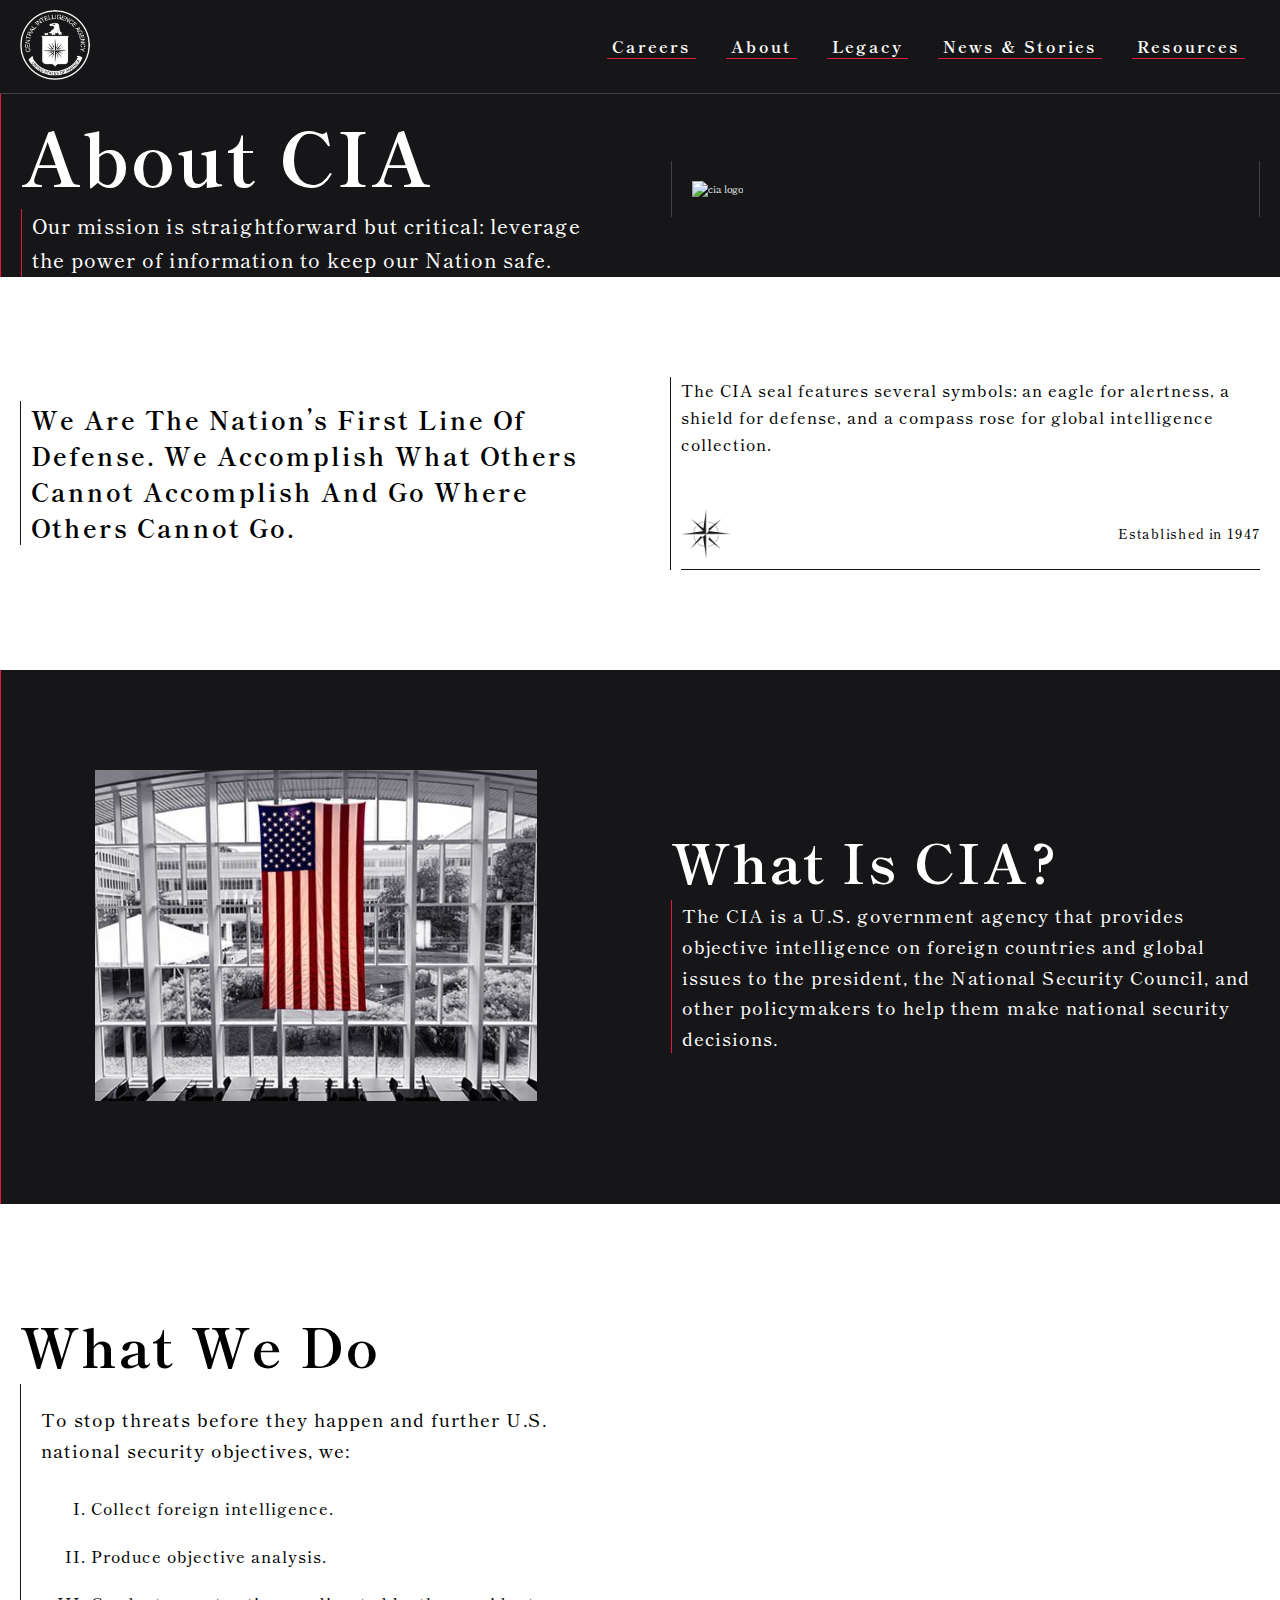
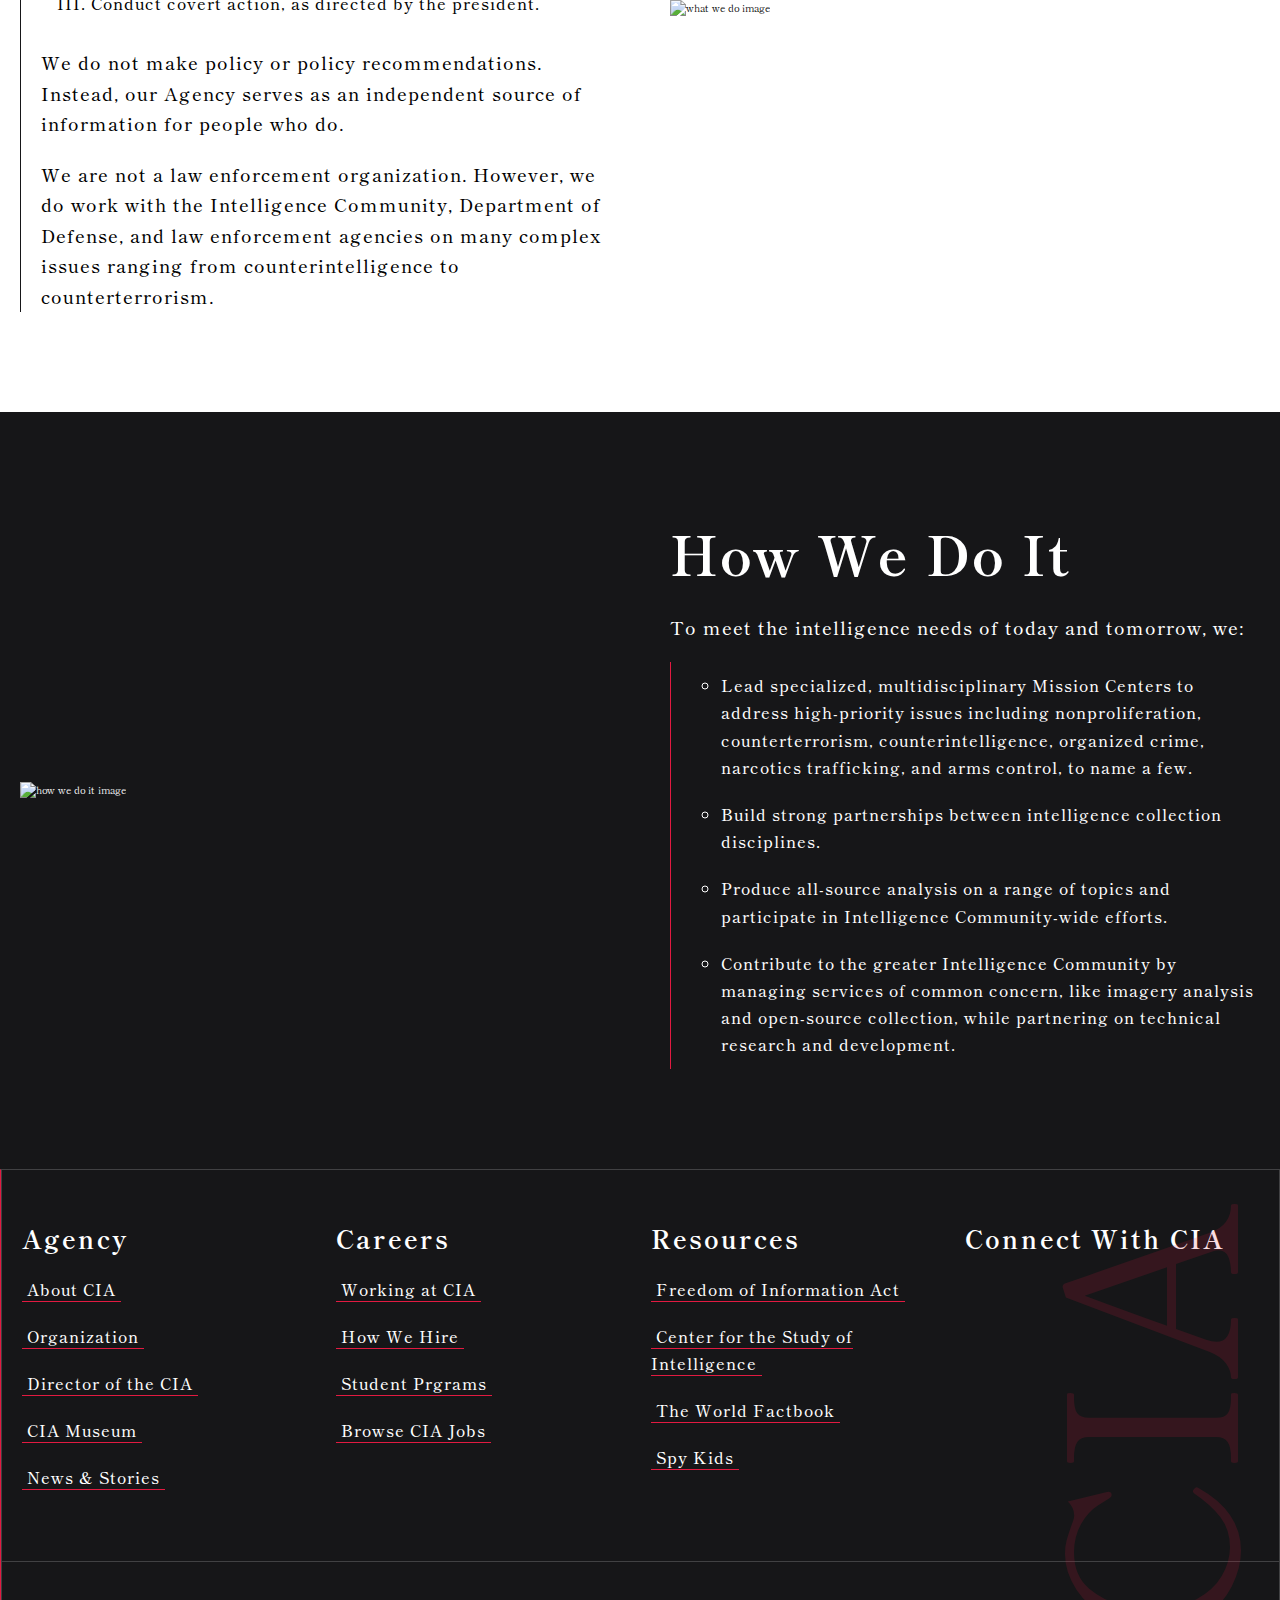
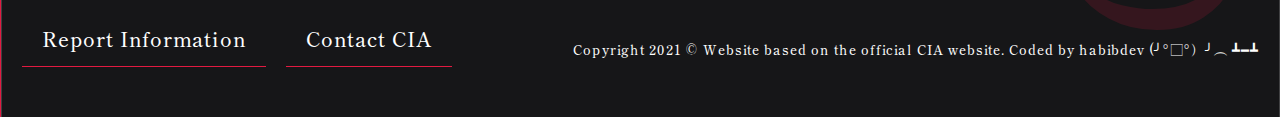
==== about.html @ ac25e1c7 "created how we do it section on about page" ====
<!DOCTYPE html>
<html lang="en">
  <head>
    <meta charset="UTF-8" />
    <meta name="viewport" content="width=device-width, initial-scale=1.0" />
    <link
      rel="stylesheet"
      href="https://cdnjs.cloudflare.com/ajax/libs/font-awesome/5.15.2/css/all.min.css"
      integrity="sha512-HK5fgLBL+xu6dm/Ii3z4xhlSUyZgTT9tuc/hSrtw6uzJOvgRr2a9jyxxT1ely+B+xFAmJKVSTbpM/CuL7qxO8w=="
      crossorigin="anonymous"
    />
    <link rel="stylesheet" href="https://unpkg.com/aos@next/dist/aos.css" />
    <link rel="shortcut icon" href="img/favicon/koala.ico" />
    <link rel="stylesheet" href="css/main.min.css" />
    <title>CIA Website Clone | About</title>
  </head>
  <body>
    <div class="overlay hidden"></div>

    <!-- hamburger menu -->
    <a href="#!" class="hamburger-menu">
      <i class="fas fa-align-left"></i>
    </a>
    <aside class="menu-navbar">
      <ul class="nav-list">
        <a href="index.html" class="nav-logo">
          <img src="img/home/cia-logo.png" alt="cia logo" />
        </a>
        <li class="nav-item">
          <a href="careers.html" class="nav-link">Careers</a>
        </li>
        <li class="nav-item">
          <a href="about.html" class="nav-link">About</a>
        </li>
        <li class="nav-item">
          <a href="#!" class="nav-link">Legacy</a>
        </li>
        <li class="nav-item">
          <a href="#!" class="nav-link">News & Stories</a>
        </li>
        <li class="nav-item">
          <a href="#!" class="nav-link">Resources</a>
        </li>
        <li class="nav-item">
          <input type="text" placeholder="Search" />
          <a href="#!">
            <i class="fas fa-search"></i>
          </a>
        </li>
      </ul>
    </aside>

    <!-- nav -->
    <nav class="navbar">
      <div class="navbar-content">
        <a href="index.html" class="navbar-logo">
          <img src="img/home/cia-logo.png" alt="cia logo" />
        </a>

        <div class="navbar-links">
          <div class="cia-link-light">
            <a href="careers.html" class="navbar-link">Careers</a>
          </div>
          <div class="cia-link-light">
            <a href="about.html" class="navbar-link">About</a>
          </div>
          <div class="cia-link-light">
            <a href="#!" class="navbar-link">Legacy</a>
          </div>
          <div class="cia-link-light">
            <a href="#!" class="navbar-link">News & Stories</a>
          </div>
          <div class="cia-link-light">
            <a href="#!" class="navbar-link">Resources</a>
          </div>
        </div>
      </div>
    </nav>

    <!-- about hero -->
    <header class="about-hero">
      <div class="about-hero-content">
        <div class="about-hero-info">
          <h1>About CIA</h1>
          <p>
            Our mission is straightforward but critical: leverage the power of
            information to keep our Nation safe.
          </p>
        </div>
        <div class="about-hero-img">
          <img src="img/about/about-logo.png" alt="cia logo" />
        </div>
      </div>
    </header>

    <main>
      <!-- line of defense -->
      <section class="line-of-defense py-5">
        <div class="line-of-defense-content">
          <div class="line-of-defense-left">
            <h2>
              We are the Nation’s first line of defense. We accomplish what
              others cannot accomplish and go where others cannot go.
            </h2>
          </div>
          <div class="line-of-defense-right">
            <small>
              The CIA seal features several symbols: an eagle for alertness, a
              shield for defense, and a compass rose for global intelligence
              collection.
            </small>
            <div class="line-of-defense-bottom pt-5">
              <img src="img/home/agency-star.png" alt="agency star" />
              <small>Established in 1947</small>
            </div>
          </div>
        </div>
      </section>

      <!-- what is cia -->
      <section class="what-is-cia py-5">
        <div class="what-is-cia-content">
          <div class="what-is-cia-content-img">
            <img src="img/home/legacy.jpg" alt="what is cia image" />
          </div>
          <div class="what-is-cia-content-info">
            <h2>What is CIA?</h2>
            <p>
              The CIA is a U.S. government agency that provides objective
              intelligence on foreign countries and global issues to the
              president, the National Security Council, and other policymakers
              to help them make national security decisions.
            </p>
          </div>
        </div>
      </section>

      <!-- what we do -->
      <section class="what-we-do py-5">
        <div class="what-we-do-content">
          <div class="what-we-do-content-info">
            <h2>What We Do</h2>
            <div class="what-we-do-content-info-content">
              <p class="py-2">
                To stop threats before they happen and further U.S. national
                security objectives, we:
              </p>
              <ul>
                <li>Collect foreign intelligence.</li>
                <li>Produce objective analysis.</li>
                <li>Conduct covert action, as directed by the president.</li>
              </ul>
              <p class="py-2">
                We do not make policy or policy recommendations. Instead, our
                Agency serves as an independent source of information for people
                who do.
              </p>
              <p>
                We are not a law enforcement organization. However, we do work
                with the Intelligence Community, Department of Defense, and law
                enforcement agencies on many complex issues ranging from
                counterintelligence to counterterrorism.
              </p>
            </div>
          </div>
          <div class="what-we-do-content-img">
            <img src="img/about/what-we-do.jpg" alt="what we do image" />
          </div>
        </div>
      </section>

      <!-- how we do it -->
      <section class="how-we-do-it py-5">
        <div class="how-we-do-it-content">
          <div class="how-we-do-it-content-img">
            <img src="img/about/how-we-do-it.jpg" alt="how we do it image" />
          </div>
          <div class="how-we-do-it-content-info">
            <h2>How We Do It</h2>
            <p class="py-2">
              To meet the intelligence needs of today and tomorrow, we:
            </p>
            <ul>
              <li>
                Lead specialized, multidisciplinary Mission Centers to address
                high-priority issues including nonproliferation,
                counterterrorism, counterintelligence, organized crime,
                narcotics trafficking, and arms control, to name a few.
              </li>
              <li>
                Build strong partnerships between intelligence collection
                disciplines.
              </li>
              <li>
                Produce all-source analysis on a range of topics and participate
                in Intelligence Community-wide efforts.
              </li>
              <li>
                Contribute to the greater Intelligence Community by managing
                services of common concern, like imagery analysis and
                open-source collection, while partnering on technical research
                and development.
              </li>
            </ul>
          </div>
        </div>
      </section>
    </main>

    <!-- footer -->
    <footer class="footer">
      <span class="footer-cia-bg">CIA</span>
      <div class="footer-top">
        <div class="footer-col">
          <h4>Agency</h4>
          <ul>
            <li class="cia-link-light footer-link">
              <a href="#!">About CIA</a>
            </li>
            <li class="cia-link-light footer-link">
              <a href="#!">Organization</a>
            </li>
            <li class="cia-link-light footer-link">
              <a href="#!">Director of the CIA</a>
            </li>
            <li class="cia-link-light footer-link">
              <a href="#!">CIA Museum</a>
            </li>
            <li class="cia-link-light footer-link">
              <a href="#!">News & Stories</a>
            </li>
          </ul>
        </div>
        <div class="footer-col">
          <h4>Careers</h4>
          <ul>
            <li class="cia-link-light footer-link">
              <a href="#!">Working at CIA</a>
            </li>
            <li class="cia-link-light footer-link">
              <a href="#!">How We Hire</a>
            </li>
            <li class="cia-link-light footer-link">
              <a href="#!">Student Prgrams</a>
            </li>
            <li class="cia-link-light footer-link">
              <a href="#!">Browse CIA Jobs</a>
            </li>
          </ul>
        </div>
        <div class="footer-col">
          <h4>Resources</h4>
          <ul>
            <li class="cia-link-light footer-link">
              <a href="#!">Freedom of Information Act</a>
            </li>
            <li class="cia-link-light footer-link">
              <a href="#!">Center for the Study of Intelligence</a>
            </li>
            <li class="cia-link-light footer-link">
              <a href="#!">The World Factbook</a>
            </li>
            <li class="cia-link-light footer-link">
              <a href="#!">Spy Kids</a>
            </li>
          </ul>
        </div>
        <div class="footer-col">
          <h4 class="mb-2">Connect with CIA</h4>
          <div class="footer-social-links">
            <a href="#!" class="footer-social-link mr-1">
              <i class="fab fa-instagram fa-fw"></i>
            </a>
            <a href="#!" class="footer-social-link mr-1">
              <i class="fab fa-facebook fa-fw"></i>
            </a>
            <a href="#!" class="footer-social-link mr-1">
              <i class="fab fa-twitter fa-fw"></i>
            </a>
            <a href="#!" class="footer-social-link mr-1">
              <i class="fab fa-linkedin fa-fw"></i>
            </a>
            <a href="#!" class="footer-social-link mr-1">
              <i class="fab fa-youtube fa-fw"></i>
            </a>
          </div>
        </div>
      </div>
      <div class="footer-bottom">
        <div class="footer-btn-group">
          <a href="#!" class="cia-btn"
            >Report Information <i class="fas fa-arrow-right fa-fw"></i
          ></a>
          <a href="#!" class="cia-btn ml-2"
            >Contact CIA <i class="fas fa-arrow-right fa-fw"></i
          ></a>
        </div>
        <div class="copyright">
          <p>
            Copyright 2021 &copy; Website based on the official CIA website.
            Coded by habibdev (╯°□°）╯︵ ┻━┻
          </p>
        </div>
      </div>
    </footer>

    <script src="js/main.js"></script>
    <script src="https://unpkg.com/aos@next/dist/aos.js"></script>
    <script>
      AOS.init({ offset: 200, duration: 1000, once: true });
    </script>
  </body>
</html>
---- css/main.min.css ----
@import url("https://fonts.googleapis.com/css2?family=Shippori+Mincho:wght@400;500;600;700;800&display=swap");.m-1{margin:1rem}.my-1{margin:1rem 0}.mx-1{margin:0 1rem}.mt-1{margin-top:1rem}.mr-1{margin-right:1rem}.mb-1{margin-bottom:1rem}.ml-1{margin-left:1rem}.p-1{padding:1rem}.py-1{padding:1rem 0}.px-1{padding:0 1rem}.pt-1{padding-top:1rem}.pr-1{padding-right:1rem}.pb-1{padding-bottom:1rem}.pl-1{padding-left:1rem}.m-2{margin:2rem}.my-2{margin:2rem 0}.mx-2{margin:0 2rem}.mt-2{margin-top:2rem}.mr-2{margin-right:2rem}.mb-2{margin-bottom:2rem}.ml-2{margin-left:2rem}.p-2{padding:2rem}.py-2{padding:2rem 0}.px-2{padding:0 2rem}.pt-2{padding-top:2rem}.pr-2{padding-right:2rem}.pb-2{padding-bottom:2rem}.pl-2{padding-left:2rem}.m-3{margin:3rem}.my-3{margin:3rem 0}.mx-3{margin:0 3rem}.mt-3{margin-top:3rem}.mr-3{margin-right:3rem}.mb-3{margin-bottom:3rem}.ml-3{margin-left:3rem}.p-3{padding:3rem}.py-3{padding:3rem 0}.px-3{padding:0 3rem}.pt-3{padding-top:3rem}.pr-3{padding-right:3rem}.pb-3{padding-bottom:3rem}.pl-3{padding-left:3rem}.m-4{margin:4rem}.my-4{margin:4rem 0}.mx-4{margin:0 4rem}.mt-4{margin-top:4rem}.mr-4{margin-right:4rem}.mb-4{margin-bottom:4rem}.ml-4{margin-left:4rem}.p-4{padding:4rem}.py-4{padding:4rem 0}.px-4{padding:0 4rem}.pt-4{padding-top:4rem}.pr-4{padding-right:4rem}.pb-4{padding-bottom:4rem}.pl-4{padding-left:4rem}.m-5{margin:5rem}.my-5{margin:5rem 0}.mx-5{margin:0 5rem}.mt-5{margin-top:5rem}.mr-5{margin-right:5rem}.mb-5{margin-bottom:5rem}.ml-5{margin-left:5rem}.p-5{padding:5rem}.py-5{padding:5rem 0}.px-5{padding:0 5rem}.pt-5{padding-top:5rem}.pr-5{padding-right:5rem}.pb-5{padding-bottom:5rem}.pl-5{padding-left:5rem}*,*::before,*::after{margin:0;padding:0;box-sizing:border-box;text-decoration:none;list-style:none}html{font-size:62.5%;scroll-behavior:smooth}body{font-family:"Shippori Mincho", serif}img{width:100%;object-fit:cover}button{cursor:pointer;font-family:inherit}input{font-family:inherit}@media (prefers-reduced-motion: reduce){*,::before,::after{animation-delay:-1ms !important;animation-duration:1ms !important;animation-iteration-count:1 !important;background-attachment:initial !important;scroll-behavior:auto !important;transition-duration:0s !important;transition-delay:0s !important}}.cia-btn,.cia-btn-light{font-weight:500;letter-spacing:0.1rem;line-height:1.7;font-family:inherit;color:#fff;padding:1rem 2rem;font-size:2rem;text-align:center;transition:0.3s ease-in-out;border-bottom:0.1rem solid #e21a41}.cia-btn i,.cia-btn-light i{transform:rotate(-45deg);transition:0.3s ease-in-out}.cia-btn:hover,.cia-btn-light:hover,.cia-btn:focus,.cia-btn-light:focus{border:0.1rem solid #e21a41;box-shadow:0.5rem 0.5rem 0 #e21a41;outline:0}.cia-btn:hover i,.cia-btn-light:hover i,.cia-btn:focus i,.cia-btn-light:focus i{transform:rotate(0)}.cia-btn-light{color:#161618}.cia-link,.cia-link-light{overflow:hidden}.cia-link a,.cia-link-light a{font-weight:500;letter-spacing:0.1rem;line-height:1.7;font-size:1.6rem;color:#161618;border-bottom:0.1rem solid #e21a41;position:relative;transition:0.4s ease-in-out;z-index:1;padding:0 0.5rem}.cia-link a:hover,.cia-link-light a:hover,.cia-link a:focus,.cia-link-light a:focus{color:#fff;outline:0}.cia-link a:hover::before,.cia-link-light a:hover::before,.cia-link a:focus::before,.cia-link-light a:focus::before{transform:translateX(0)}.cia-link a::before,.cia-link-light a::before{content:"";position:absolute;top:0;left:0;width:100%;height:100%;display:block;background-color:#e21a41;transform:translateX(-200%);transition:0.4s ease-in-out;z-index:-1}.cia-link-light a{color:#fff}.cia-link-light:hover,.cia-link-light:focus{color:#161618}.navbar{background:#161618;position:fixed;width:100%;transition:all 0.3s ease;padding:1rem 2rem;border-bottom:0.1rem solid #414143;z-index:100}.navbar-content{display:flex;align-items:center;justify-content:space-between}.navbar-content .navbar-logo img{width:7rem}.navbar-content .navbar-links{display:flex}@media (max-width: 900px){.navbar-content .navbar-links{display:none}}.navbar-content .navbar-links .cia-link-light{margin:1.5rem}.navbar-content .navbar-links .navbar-link{font-weight:700;letter-spacing:0.2rem;text-transform:capitalize}.navbar.navbarScroll{padding:0.5rem 0.5rem}.footer{background:#161618;border-top:0.1rem solid #414143;border-left:0.1rem solid #e21a41;position:relative;overflow-x:hidden}.footer .footer-cia-bg{color:#e21a41;opacity:0.15;font-size:23.5rem;position:absolute;top:15%;right:-6%;transform:rotate(-90deg);pointer-events:none}@media (max-width: 700px){.footer .footer-cia-bg{right:-20%}}@media (max-width: 400px){.footer .footer-cia-bg{right:-30%}}.footer-top{max-width:1400px;margin:0 auto;padding:5rem 2rem;display:grid;grid-template-columns:repeat(4, 1fr);gap:2rem;border-left:0.1rem solid #414143;border-right:0.1rem solid #414143}@media (max-width: 900px){.footer-top{grid-template-columns:repeat(2, 1fr)}}@media (max-width: 700px){.footer-top{grid-template-columns:1fr}}.footer-top h4{font-weight:700;letter-spacing:0.2rem;text-transform:capitalize;color:#fff;font-size:2.5rem}.footer-top .footer-link{margin:2rem 0}.footer-top .footer-social-links a{font-size:2.5rem;color:#fff;transition:all 0.3s ease-in-out}.footer-top .footer-social-links a:hover,.footer-top .footer-social-links a:focus{color:#e21a41}.footer-bottom{max-width:1400px;margin:0 auto;padding:5rem 2rem;display:flex;align-items:center;justify-content:space-between;flex-wrap:wrap;border-top:0.1rem solid #414143;border-left:0.1rem solid #414143;border-right:0.1rem solid #414143}.footer-bottom .footer-btn-group{display:flex;flex-wrap:wrap}.footer-bottom .copyright p{font-weight:500;letter-spacing:0.1rem;line-height:1.7;color:#fff;font-size:1.3rem;padding-top:2rem}.menu-navbar{width:300px;height:100%;background-color:#161618;position:fixed;top:0;right:-300px;display:flex;justify-content:center;align-items:center;transition:right 0.8s cubic-bezier(0.4, 0.2, 0.1, 1);z-index:1000}.change{right:0}.hamburger-menu{position:fixed;top:3rem;right:2.5rem;display:none;z-index:1001}.hamburger-menu:focus{outline:auto}@media (max-width: 900px){.hamburger-menu{display:block}}.hamburger-menu i{color:#fff;font-size:3.5rem}.nav-logo img{width:10rem}.nav-list{text-align:left;padding:3rem;border-radius:5rem}.nav-list input{position:relative;padding:0.5rem 1rem;border:0.1rem solid #e21a41;background:transparent;color:#fff;font-size:1.6rem}.nav-list i{position:absolute;top:1rem;right:1rem;font-size:1.6rem;color:#e21a41}.nav-item{position:relative;margin:2rem 0;display:flex;align-items:center}.nav-link{font-size:2rem;color:#fff;letter-spacing:0.1rem;position:relative;padding:0.3rem 0}.nav-link::before,.nav-link::after{content:"";width:100%;height:0.2rem;background-color:#e21a41;position:absolute;left:0;transform:scaleX(0);transition:transform 0.5s}.nav-link::before{top:0;transform-origin:right}.nav-link::after{bottom:0;transform-origin:left}.nav-link:hover::before{transform:scaleY(1)}.nav-link:hover::after{transform:scaleX(1)}.hidden{display:none}.overlay{position:fixed;top:0;left:0;width:100%;height:100%;background-color:rgba(0,0,0,0.6);backdrop-filter:blur(3px);z-index:200}.home-hero{background:#161618;border-left:0.1rem solid #e21a41;overflow:hidden}.home-hero-content{max-width:1400px;margin:0 auto;display:grid;grid-template-columns:repeat(2, 1fr);gap:2rem;align-items:center;color:#fff;border-left:0.1rem solid #414143;padding:0 2rem}@media (max-width: 900px){.home-hero-content{grid-template-columns:1fr}.home-hero-content-info{order:-1}}.home-hero-content .home-hero-info{padding:10rem 0}.home-hero-content .home-hero-info .home-hero-desc{border-left:0.1rem solid #e21a41;padding-left:1rem}.home-hero-content .home-hero-info h1{font-weight:700;letter-spacing:0.2rem;text-transform:capitalize;font-size:6.5rem}.home-hero-content .home-hero-info h5{font-weight:700;letter-spacing:0.2rem;text-transform:capitalize;font-size:2rem}.home-hero-content .home-hero-info p{font-weight:500;letter-spacing:0.1rem;line-height:1.7;font-size:1.6rem}.home-hero-content .hero-img{margin:-0.5rem}.home-hero-content img{border-left:0.1rem solid #414143;border-right:0.1rem solid #414143;padding-top:15rem}@media (max-width: 900px){.home-hero-content img{padding-top:5rem}}.agency-content{max-width:1400px;margin:0 auto;padding:5rem 2rem;display:grid;grid-template-columns:repeat(2, 1fr);gap:2rem;align-items:center}@media (max-width: 900px){.agency-content{grid-template-columns:1fr}.agency-content-info{order:-1}}.agency-content-img{order:-1;text-align:center}@media (max-width: 900px){.agency-content-img{padding-bottom:5rem}}.agency-content-img img{width:10rem}.agency-content-img h2{font-weight:700;letter-spacing:0.2rem;text-transform:capitalize;font-size:3.5rem}.agency-content-info{border-left:0.1rem solid #161618;border-right:0.1rem solid #161618;padding:0 2rem}.agency-content-info h3{font-weight:700;letter-spacing:0.2rem;text-transform:capitalize;font-size:3rem}.agency-content-info p{font-weight:500;letter-spacing:0.1rem;line-height:1.7;font-size:1.8rem}.legacy{background:#161618;border-left:0.1rem solid #e21a41}.legacy-content{max-width:1400px;margin:0 auto;padding:5rem 2rem;display:grid;grid-template-columns:repeat(2, 1fr);gap:2rem;align-items:center;color:#fff}@media (max-width: 900px){.legacy-content{grid-template-columns:1fr}.legacy-content-info{order:-1}}.legacy-content-img{text-align:center}.legacy-content-img img{width:75%}.legacy-content-info{border-left:0.1rem solid #414143;border-right:0.1rem solid #414143;padding:0 2rem 5rem 2rem}.legacy-content-info h2{font-weight:700;letter-spacing:0.2rem;text-transform:capitalize;font-size:3.5rem}.legacy-content-info h4{font-weight:700;letter-spacing:0.2rem;text-transform:capitalize;font-size:2.5rem}.legacy-content-info p{font-weight:500;letter-spacing:0.1rem;line-height:1.7;font-size:1.8rem}.stories{padding:5rem 2rem;max-width:1400px;margin:0 auto}.stories h2{font-weight:700;letter-spacing:0.2rem;text-transform:capitalize;font-size:3.5rem}.stories-cards{display:grid;grid-template-columns:repeat(3, 1fr);gap:2rem;align-items:center}@media (max-width: 900px){.stories-cards{grid-template-columns:1fr}}.stories .stories-card{color:#161618;border:0.2rem solid #161618;transition:all 0.3s ease-in-out;box-shadow:0.1rem 0.1rem 1rem #f2f2f2;display:flex;flex-direction:column;justify-content:space-around;height:100%;overflow:hidden}.stories .stories-card img{width:100%;height:100%;transition:all 0.3s ease-in-out}.stories .stories-card:hover,.stories .stories-card:focus{border:0.2rem solid #e21a41;box-shadow:0.1rem 0.1rem 1rem #f2f2f2;transition:all 0.3s ease-in-out}.stories .stories-card:hover img,.stories .stories-card:focus img{transform:scale(1.05)}.stories .stories-card:hover p,.stories .stories-card:focus p{color:#e21a41;border-right:0.2rem solid #e21a41}.stories .stories-card:hover i,.stories .stories-card:focus i{transform:rotate(0);color:#e21a41}.stories .stories-card:hover h2,.stories .stories-card:focus h2{color:#e21a41}.stories .stories-card:hover .stories-card-footer,.stories .stories-card:focus .stories-card-footer{border-top:0.2rem solid #e21a41}.stories .stories-card:focus{outline:0}.stories .stories-card-info{padding:2rem 2rem}.stories .stories-card-info h2{font-weight:700;letter-spacing:0.2rem;text-transform:capitalize;font-size:3rem;transition:all 0.3s ease-in-out}.stories .stories-card-footer{display:flex;align-items:center;justify-content:space-between;border-top:0.2rem solid #161618;transition:all 0.3s ease-in-out}.stories .stories-card-footer p{font-weight:500;letter-spacing:0.1rem;line-height:1.7;font-size:1.8rem;border-right:0.2rem solid #161618;padding:1rem;transition:all 0.3s ease-in-out}.stories .stories-card-footer i{font-size:2.5rem;transform:rotate(-45deg);padding:1rem;transition:all 0.3s ease-in-out}.factbook{background:#000;border-left:0.1rem solid #e21a41}.factbook-content{padding:5rem 2rem;max-width:1400px;margin:0 auto;display:grid;grid-template-columns:repeat(2, 1fr);gap:2rem;align-items:center;color:#fff}@media (max-width: 900px){.factbook-content{grid-template-columns:1fr}.factbook-content-info{order:-1}}.factbook-content-info h2{font-weight:700;letter-spacing:0.2rem;text-transform:capitalize;font-size:3.5rem}.factbook-content-info p{font-weight:500;letter-spacing:0.1rem;line-height:1.7;font-size:2rem}.careers-hero{background:#161618;border-left:0.1rem solid #e21a41;overflow:hidden}.careers-hero-content{max-width:1400px;margin:0 auto;display:grid;grid-template-columns:repeat(2, 1fr);gap:2rem;align-items:center;color:#fff;border-left:0.1rem solid #414143;padding:0 2rem}@media (max-width: 900px){.careers-hero-content{grid-template-columns:1fr}.careers-hero-content-info{order:-1}}.careers-hero-content .careers-hero-info{padding:10rem 0}.careers-hero-content .careers-hero-info .careers-hero-desc{border-left:0.1rem solid #e21a41;padding-left:1rem}.careers-hero-content .careers-hero-info h1{font-weight:700;letter-spacing:0.2rem;text-transform:capitalize;font-size:6.5rem}.careers-hero-content .careers-hero-info h5{font-weight:700;letter-spacing:0.2rem;text-transform:capitalize;font-size:2rem}.careers-hero-content .careers-hero-info p{font-weight:500;letter-spacing:0.1rem;line-height:1.7;font-size:1.6rem}.careers-hero-content .careers-hero-info small{font-weight:500;letter-spacing:0.1rem;line-height:1.7;font-size:1.3rem}.careers-hero-content .careers-hero-info .careers-hero-search{position:relative}.careers-hero-content .careers-hero-info .careers-hero-search input{font-size:2rem;padding:1rem 2rem;width:100%;background:transparent;border:0;border-bottom:0.1rem solid #e21a41;color:#fff}.careers-hero-content .careers-hero-info .careers-hero-search i{position:absolute;top:3.7rem;right:2rem;font-size:2rem;color:#e21a41}.careers-hero-content .hero-img{margin:-0.5rem}.careers-hero-content img{border-left:0.1rem solid #414143;border-right:0.1rem solid #414143;padding-top:15rem}@media (max-width: 900px){.careers-hero-content img{padding-top:5rem}}.student-program-content{max-width:1400px;margin:0 auto;display:grid;grid-template-columns:repeat(2, 1fr);gap:2rem;align-items:center;padding:5rem 2rem;gap:6rem}@media (max-width: 900px){.student-program-content{grid-template-columns:1fr}.student-program-content-info{order:-1}}.student-program-content .student-program-info{border-left:0.1rem solid #161618;padding-left:2rem}.student-program-content .student-program-info h2{font-weight:700;letter-spacing:0.2rem;text-transform:capitalize;font-size:3.5rem}.student-program-content .student-program-info p{font-weight:500;letter-spacing:0.1rem;line-height:1.7;font-size:2rem}@media (max-width: 900px){.student-program-content .student-program-info{padding-bottom:2rem}}.language-content{max-width:1400px;margin:0 auto;display:grid;grid-template-columns:repeat(2, 1fr);gap:2rem;align-items:center;padding:5rem 2rem;gap:6rem}@media (max-width: 900px){.language-content{grid-template-columns:1fr}.language-content-info{order:-1}}.language-content .language-info{border-left:0.1rem solid #161618;padding-left:2rem}@media (max-width: 900px){.language-content .language-info{order:-1}}.language-content .language-info h2{font-weight:700;letter-spacing:0.2rem;text-transform:capitalize;font-size:3.5rem}.language-content .language-info p{font-weight:500;letter-spacing:0.1rem;line-height:1.7;font-size:2rem}@media (max-width: 900px){.language-content .language-info{padding-bottom:2rem}}.life-at-cia{background:#161618;border-left:0.1rem solid #e21a41}.life-at-cia-content{max-width:1400px;margin:0 auto;padding:5rem 2rem;color:#fff}.life-at-cia-content .life-at-cia-title{display:flex;align-items:center;justify-content:space-around;flex-wrap:wrap}.life-at-cia-content .life-at-cia-title h2{font-weight:700;letter-spacing:0.2rem;text-transform:capitalize;font-size:5.5rem}@media (max-width: 900px){.life-at-cia-content .life-at-cia-title h2{text-align:center}}.life-at-cia-content .life-at-cia-title p{font-weight:500;letter-spacing:0.1rem;line-height:1.7;font-size:1.6rem;width:50%}@media (max-width: 900px){.life-at-cia-content .life-at-cia-title p{width:100%;text-align:center}}.life-at-cia-content .glide .glide__slide{display:grid;grid-template-columns:2fr 1fr;align-items:center;background-color:#fff;color:#161618}@media (max-width: 700px){.life-at-cia-content .glide .glide__slide{grid-template-columns:1fr}}.life-at-cia-content .glide .glide__slide:hover{cursor:grab}.life-at-cia-content .glide .glide__slide:active{cursor:grabbing}.life-at-cia-content .glide .glide__slide blockquote{padding:2rem}.life-at-cia-content .glide .glide__slide blockquote h5{font-weight:500;letter-spacing:0.1rem;line-height:1.7;font-size:3.5rem}@media (max-width: 1230px){.life-at-cia-content .glide .glide__slide blockquote h5{font-size:2.5rem}}.life-at-cia-content .glide .glide__slide blockquote .quote-bottom{display:flex;justify-content:space-between;align-items:center;border-top:0.1rem solid #161618}.life-at-cia-content .glide .glide__slide blockquote .quote-bottom cite{font-weight:500;letter-spacing:0.1rem;line-height:1.7;font-size:2rem}.life-at-cia-content .glide .glide__slide blockquote .quote-bottom i{font-size:3.5rem}.life-at-cia-content .glide .glide__slide img{width:100%;background:#161618}@media (max-width: 700px){.life-at-cia-content .glide .glide__slide img{order:-1}}.life-at-cia-content .glide .controls{text-align:center}.life-at-cia-content .glide .controls button{background:transparent;border:0.1rem solid #e21a41;color:#e21a41;margin:2rem;font-size:2.5rem;padding:1rem 2rem}.featured-jobs-content{max-width:1400px;margin:0 auto;padding:5rem 2rem}.featured-jobs-content .featured-jobs-title{display:flex;align-items:center;justify-content:space-around;flex-wrap:wrap}.featured-jobs-content .featured-jobs-title h2{font-weight:700;letter-spacing:0.2rem;text-transform:capitalize;font-size:5.5rem}@media (max-width: 900px){.featured-jobs-content .featured-jobs-title h2{text-align:center}}.featured-jobs-content .featured-jobs-title p{font-weight:500;letter-spacing:0.1rem;line-height:1.7;font-size:1.6rem;width:50%}@media (max-width: 900px){.featured-jobs-content .featured-jobs-title p{width:100%;text-align:center}}.featured-jobs-content .featured-jobs-cards{display:grid;grid-template-columns:repeat(2, 1fr);gap:2rem;align-items:center;gap:6rem}@media (max-width: 900px){.featured-jobs-content .featured-jobs-cards{grid-template-columns:1fr}.featured-jobs-content .featured-jobs-cards-info{order:-1}}.featured-jobs-content .featured-jobs-cards .featured-jobs-card{color:#161618;border:0.1rem solid #161618;transition:all 0.3s ease-in-out}.featured-jobs-content .featured-jobs-cards .featured-jobs-card:hover,.featured-jobs-content .featured-jobs-cards .featured-jobs-card:focus{border:0.1rem solid #e21a41;outline:0}.featured-jobs-content .featured-jobs-cards .featured-jobs-card:hover .featured-jobs-card-header,.featured-jobs-content .featured-jobs-cards .featured-jobs-card:focus .featured-jobs-card-header{border-bottom:0.1rem solid #e21a41}.featured-jobs-content .featured-jobs-cards .featured-jobs-card:hover .featured-jobs-card-header h2,.featured-jobs-content .featured-jobs-cards .featured-jobs-card:focus .featured-jobs-card-header h2{border-bottom:0.1rem solid #e21a41;background-color:#e21a41;color:#fff}.featured-jobs-content .featured-jobs-cards .featured-jobs-card:hover .featured-jobs-card-info,.featured-jobs-content .featured-jobs-cards .featured-jobs-card:focus .featured-jobs-card-info{border-bottom:0.1rem solid #e21a41}.featured-jobs-content .featured-jobs-cards .featured-jobs-card:hover .featured-jobs-card-footer i,.featured-jobs-content .featured-jobs-cards .featured-jobs-card:focus .featured-jobs-card-footer i{transform:rotate(0);color:#e21a41}.featured-jobs-content .featured-jobs-cards .featured-jobs-card-header{border-bottom:0.1rem solid #161618;transition:all 0.3s ease-in-out}.featured-jobs-content .featured-jobs-cards .featured-jobs-card-header h2{font-weight:700;letter-spacing:0.2rem;text-transform:capitalize;font-size:2.5rem;border-bottom:0.1rem solid #161618;padding:1rem;transition:all 0.3s ease-in-out}.featured-jobs-content .featured-jobs-cards .featured-jobs-card-header p{font-weight:500;letter-spacing:0.1rem;line-height:1.7;font-size:1.6rem;padding:1rem 1rem}.featured-jobs-content .featured-jobs-cards .featured-jobs-card-info{padding:1rem;border-bottom:0.1rem solid #161618;transition:all 0.3s ease-in-out}.featured-jobs-content .featured-jobs-cards .featured-jobs-card-info li{font-weight:500;letter-spacing:0.1rem;line-height:1.7;font-size:1.3rem;padding:1rem 0}.featured-jobs-content .featured-jobs-cards .featured-jobs-card-footer{display:flex;align-items:center;justify-content:space-between;padding:1rem}.featured-jobs-content .featured-jobs-cards .featured-jobs-card-footer p{font-weight:500;letter-spacing:0.1rem;line-height:1.7;font-size:1.8rem}.featured-jobs-content .featured-jobs-cards .featured-jobs-card-footer i{font-size:3rem;transform:rotate(-45deg);transition:all 0.3s ease-in-out}.why-work-at-cia{background:url("/img/careers/whyWorkAtCia.jpg") center center/cover no-repeat fixed}.why-work-at-cia-content{max-width:1000px;margin:0 auto;padding:5rem 2rem;color:#fff;background-color:#161618;text-align:center;border:0.2rem solid #e21a41}.why-work-at-cia-content h2{font-weight:700;letter-spacing:0.2rem;text-transform:capitalize;font-size:5.5rem}.why-work-at-cia-content p{font-weight:500;letter-spacing:0.1rem;line-height:1.7;font-size:1.8rem;width:75%;margin:0 auto}@media (max-width: 700px){.why-work-at-cia-content p{width:100%}}.career-about-content{max-width:1400px;margin:0 auto;padding:5rem 2rem;display:grid;grid-template-columns:repeat(4, 1fr);gap:2rem;gap:4rem}@media (max-width: 900px){.career-about-content{grid-template-columns:repeat(2, 1fr)}}@media (max-width: 700px){.career-about-content{grid-template-columns:1fr}}.career-about-content h4{font-weight:700;letter-spacing:0.2rem;text-transform:capitalize;font-size:3rem}.career-about-content p{font-weight:500;letter-spacing:0.1rem;line-height:1.7;font-size:1.6rem;border-left:0.1rem solid #161618;padding-left:1rem}.accommodations{background:url("/img/careers/park.jpg") center center/cover no-repeat fixed}.accommodations-content{display:grid;grid-template-columns:repeat(2, 1fr);gap:2rem;align-items:center;color:#fff}@media (max-width: 900px){.accommodations-content{grid-template-columns:1fr}.accommodations-content-info{order:-1}}.accommodations-content-info{padding:5rem 2rem;max-width:1400px;margin:0 auto;height:100%;width:100%;background-color:#161618;border:0.2rem solid #e21a41}.accommodations-content-info h2{font-weight:700;letter-spacing:0.2rem;text-transform:capitalize;font-size:3.5rem}.accommodations-content-info p{font-weight:500;letter-spacing:0.1rem;line-height:1.7;font-size:1.6rem;border-left:0.1rem solid #161618;padding-left:1rem}.accommodations-content-info a{color:#e21a41}.about-hero{background:#161618;border-left:0.1rem solid #e21a41}.about-hero-content{max-width:1400px;margin:0 auto;display:grid;grid-template-columns:repeat(2, 1fr);gap:2rem;align-items:center;color:#fff;gap:6rem;padding:10rem 2rem 0 2rem}@media (max-width: 900px){.about-hero-content{grid-template-columns:1fr}.about-hero-content-info{order:-1}}.about-hero-content .about-hero-info h1{font-weight:700;letter-spacing:0.2rem;text-transform:capitalize;font-size:7.5rem}.about-hero-content .about-hero-info p{font-weight:500;letter-spacing:0.1rem;line-height:1.7;font-size:2rem;border-left:0.1rem solid #e21a41;padding-left:1rem}.about-hero-content .about-hero-img{border-left:0.1rem solid #414143;border-right:0.1rem solid #414143}.about-hero-content .about-hero-img img{padding:2rem}.line-of-defense-content{max-width:1400px;margin:0 auto;padding:5rem 2rem;display:grid;grid-template-columns:repeat(2, 1fr);gap:2rem;align-items:center;gap:6rem}@media (max-width: 900px){.line-of-defense-content{grid-template-columns:1fr}.line-of-defense-content-info{order:-1}}.line-of-defense-content .line-of-defense-left{border-left:0.1rem solid #161618;padding-left:1rem}.line-of-defense-content .line-of-defense-left h2{font-weight:700;letter-spacing:0.2rem;text-transform:capitalize;font-size:2.5rem}.line-of-defense-content .line-of-defense-right{border-left:0.1rem solid #161618;padding-left:1rem}.line-of-defense-content .line-of-defense-right small{font-weight:500;letter-spacing:0.1rem;line-height:1.7;font-size:1.6rem}.line-of-defense-content .line-of-defense-bottom{display:flex;align-items:center;justify-content:space-between;border-bottom:0.1rem solid #161618;padding-bottom:1rem}.line-of-defense-content .line-of-defense-bottom img{width:5rem}.line-of-defense-content .line-of-defense-bottom small{font-weight:500;letter-spacing:0.1rem;line-height:1.7;font-size:1.3rem}.what-is-cia{background-color:#161618;border-left:0.1rem solid #e21a41}.what-is-cia-content{max-width:1400px;margin:0 auto;display:grid;grid-template-columns:repeat(2, 1fr);gap:2rem;align-items:center;padding:5rem 2rem;gap:6rem;color:#fff}@media (max-width: 900px){.what-is-cia-content{grid-template-columns:1fr}.what-is-cia-content-info{order:-1}}.what-is-cia-content-img{text-align:center}.what-is-cia-content-img img{width:75%}.what-is-cia-content-info h2{font-weight:700;letter-spacing:0.2rem;text-transform:capitalize;font-size:5.5rem}.what-is-cia-content-info p{font-weight:500;letter-spacing:0.1rem;line-height:1.7;font-size:1.8rem;border-left:0.1rem solid #e21a41;padding-left:1rem}.what-we-do-content{max-width:1400px;margin:0 auto;padding:5rem 2rem;display:grid;grid-template-columns:repeat(2, 1fr);gap:2rem;align-items:center;gap:6rem}@media (max-width: 900px){.what-we-do-content{grid-template-columns:1fr}.what-we-do-content-info{order:-1}}.what-we-do-content-info-content{border-left:0.1rem solid #161618;padding-left:2rem}.what-we-do-content-info h2{font-weight:700;letter-spacing:0.2rem;text-transform:capitalize;font-size:5.5rem}.what-we-do-content-info p{font-weight:500;letter-spacing:0.1rem;line-height:1.7;font-size:1.8rem}.what-we-do-content-info ul{padding-left:5rem}.what-we-do-content-info li{font-weight:500;letter-spacing:0.1rem;line-height:1.7;font-size:1.6rem;list-style:upper-roman;padding:1rem 0}.how-we-do-it{background:#161618}.how-we-do-it-content{max-width:1400px;margin:0 auto;padding:5rem 2rem;display:grid;grid-template-columns:repeat(2, 1fr);gap:2rem;align-items:center;color:#fff;gap:6rem}@media (max-width: 900px){.how-we-do-it-content{grid-template-columns:1fr}.how-we-do-it-content-info{order:-1}}.how-we-do-it-content-info h2{font-weight:700;letter-spacing:0.2rem;text-transform:capitalize;font-size:5.5rem}.how-we-do-it-content-info p{font-weight:500;letter-spacing:0.1rem;line-height:1.7;font-size:1.8rem}.how-we-do-it-content-info ul{padding-left:5rem;border-left:0.1rem solid #e21a41}.how-we-do-it-content-info li{font-weight:500;letter-spacing:0.1rem;line-height:1.7;font-size:1.6rem;list-style:circle;padding:1rem 0}
/*# sourceMappingURL=main.min.css.map */
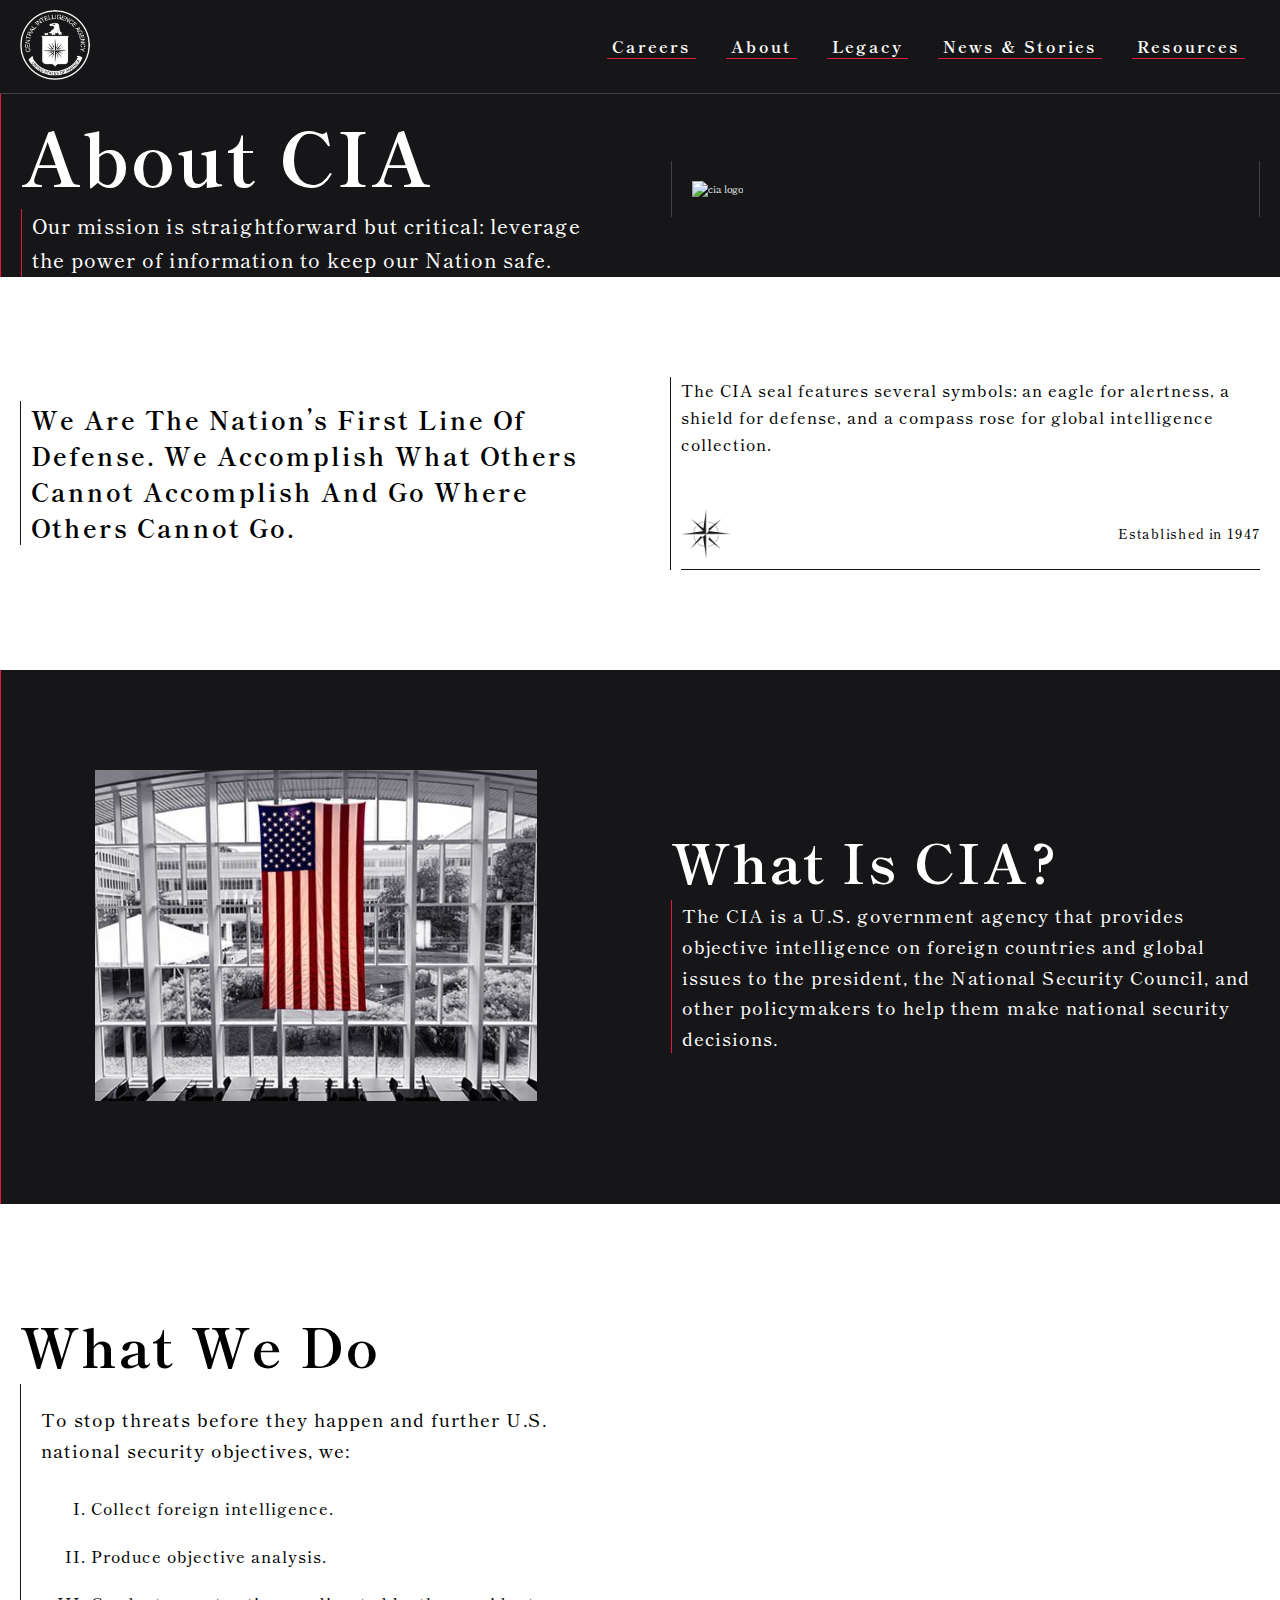
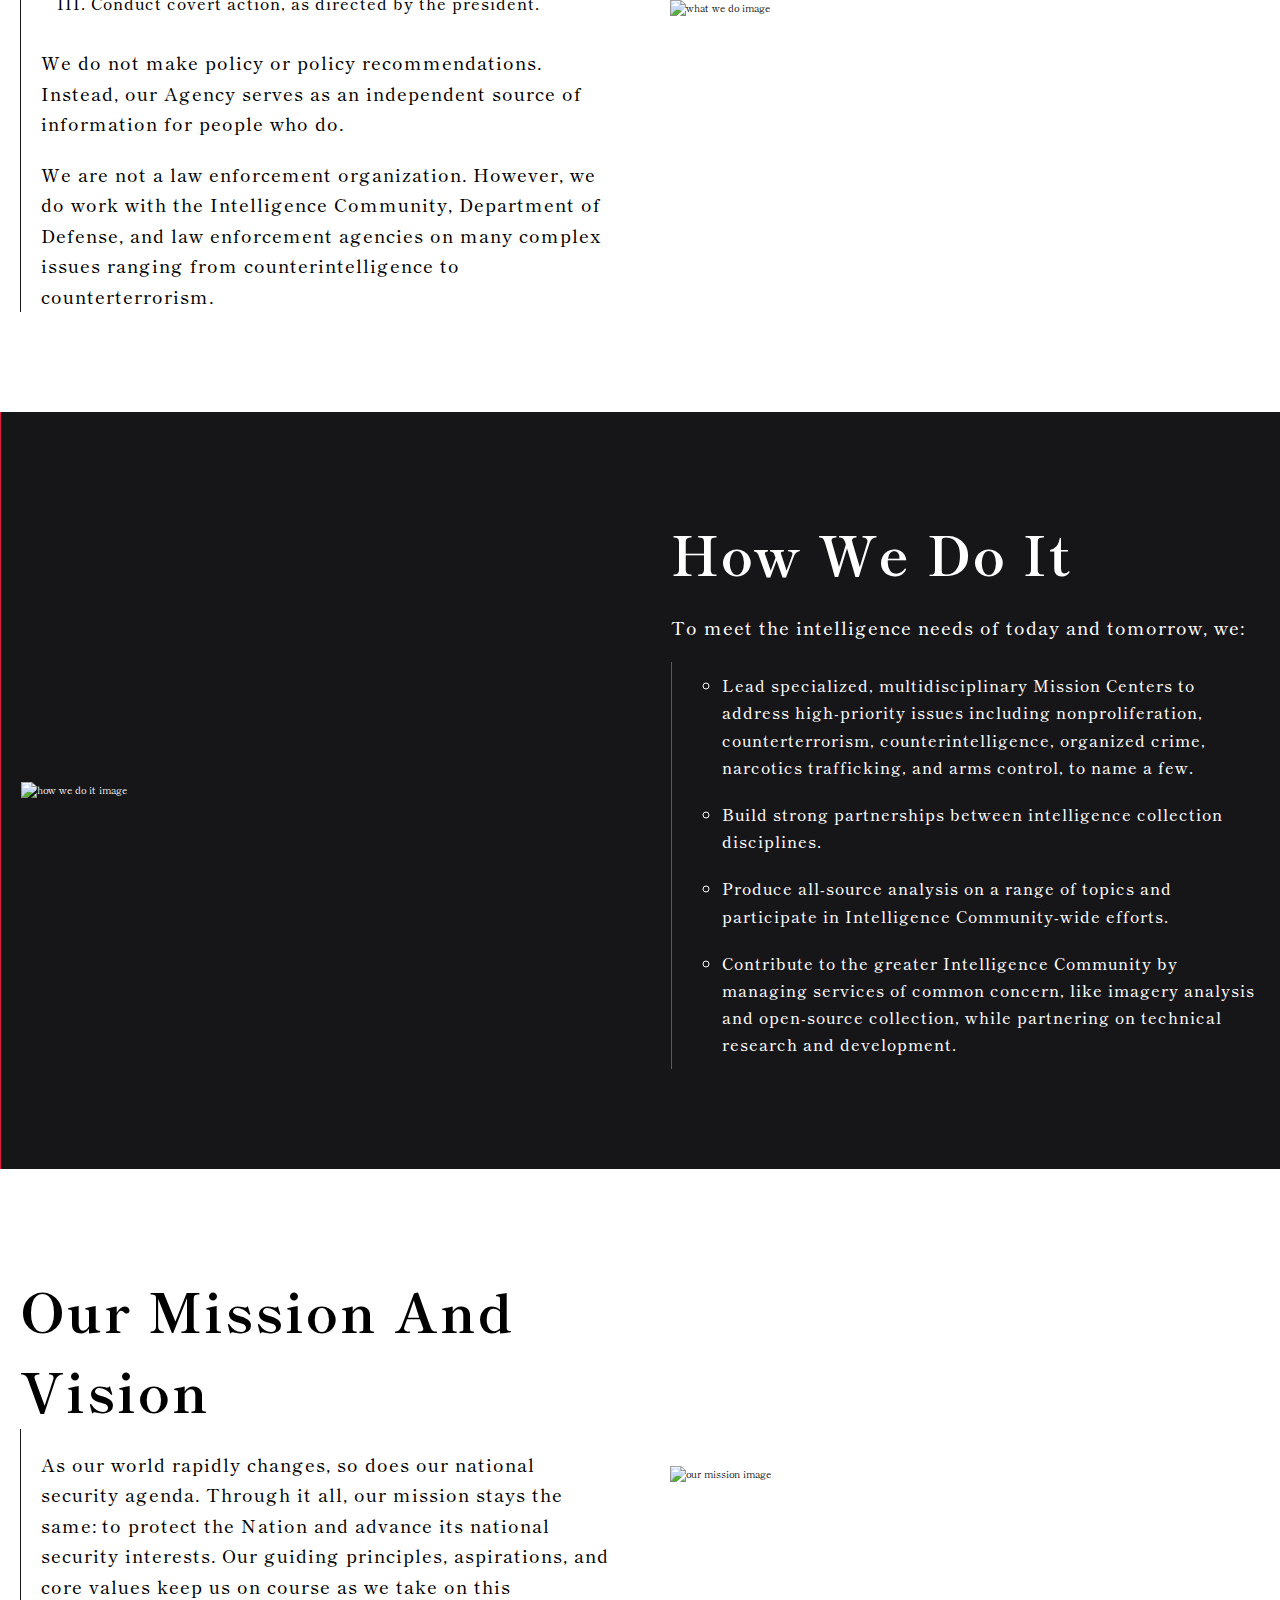
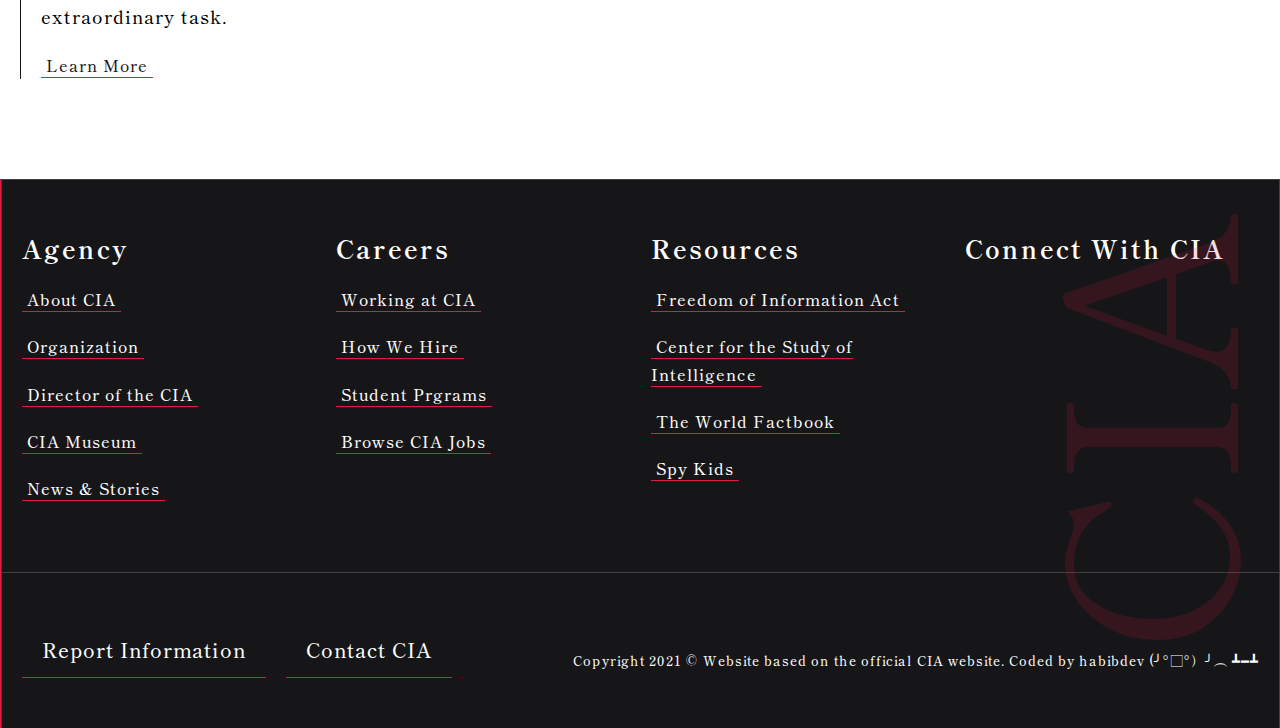
==== commit 1d2168dc: "created our mission section on about page" ====
--- a/about.html
+++ b/about.html
@@ -140,7 +140,7 @@
         <div class="what-we-do-content">
           <div class="what-we-do-content-info">
             <h2>What We Do</h2>
-            <div class="what-we-do-content-info-content">
+            <div class="what-we-do-content-info-inner">
               <p class="py-2">
                 To stop threats before they happen and further U.S. national
                 security objectives, we:
@@ -205,6 +205,30 @@
           </div>
         </div>
       </section>
+
+      <!-- our mission -->
+      <section class="our-mission py-5">
+        <div class="our-mission-content">
+          <div class="our-mission-content-info">
+            <h2>Our Mission and Vision</h2>
+            <div class="our-mission-content-info-inner">
+              <p class="py-2">
+                As our world rapidly changes, so does our national security
+                agenda. Through it all, our mission stays the same: to protect
+                the Nation and advance its national security interests. Our
+                guiding principles, aspirations, and core values keep us on
+                course as we take on this extraordinary task.
+              </p>
+              <div class="cia-link">
+                <a href="#!">Learn More</a>
+              </div>
+            </div>
+          </div>
+          <div class="our-mission-content-img">
+            <img src="img/about/our-mission.jpg" alt="our mission image" />
+          </div>
+        </div>
+      </section>
     </main>
 
     <!-- footer -->
--- a/css/main.min.css
+++ b/css/main.min.css
@@ -1,2 +1,2 @@
-@import url("https://fonts.googleapis.com/css2?family=Shippori+Mincho:wght@400;500;600;700;800&display=swap");.m-1{margin:1rem}.my-1{margin:1rem 0}.mx-1{margin:0 1rem}.mt-1{margin-top:1rem}.mr-1{margin-right:1rem}.mb-1{margin-bottom:1rem}.ml-1{margin-left:1rem}.p-1{padding:1rem}.py-1{padding:1rem 0}.px-1{padding:0 1rem}.pt-1{padding-top:1rem}.pr-1{padding-right:1rem}.pb-1{padding-bottom:1rem}.pl-1{padding-left:1rem}.m-2{margin:2rem}.my-2{margin:2rem 0}.mx-2{margin:0 2rem}.mt-2{margin-top:2rem}.mr-2{margin-right:2rem}.mb-2{margin-bottom:2rem}.ml-2{margin-left:2rem}.p-2{padding:2rem}.py-2{padding:2rem 0}.px-2{padding:0 2rem}.pt-2{padding-top:2rem}.pr-2{padding-right:2rem}.pb-2{padding-bottom:2rem}.pl-2{padding-left:2rem}.m-3{margin:3rem}.my-3{margin:3rem 0}.mx-3{margin:0 3rem}.mt-3{margin-top:3rem}.mr-3{margin-right:3rem}.mb-3{margin-bottom:3rem}.ml-3{margin-left:3rem}.p-3{padding:3rem}.py-3{padding:3rem 0}.px-3{padding:0 3rem}.pt-3{padding-top:3rem}.pr-3{padding-right:3rem}.pb-3{padding-bottom:3rem}.pl-3{padding-left:3rem}.m-4{margin:4rem}.my-4{margin:4rem 0}.mx-4{margin:0 4rem}.mt-4{margin-top:4rem}.mr-4{margin-right:4rem}.mb-4{margin-bottom:4rem}.ml-4{margin-left:4rem}.p-4{padding:4rem}.py-4{padding:4rem 0}.px-4{padding:0 4rem}.pt-4{padding-top:4rem}.pr-4{padding-right:4rem}.pb-4{padding-bottom:4rem}.pl-4{padding-left:4rem}.m-5{margin:5rem}.my-5{margin:5rem 0}.mx-5{margin:0 5rem}.mt-5{margin-top:5rem}.mr-5{margin-right:5rem}.mb-5{margin-bottom:5rem}.ml-5{margin-left:5rem}.p-5{padding:5rem}.py-5{padding:5rem 0}.px-5{padding:0 5rem}.pt-5{padding-top:5rem}.pr-5{padding-right:5rem}.pb-5{padding-bottom:5rem}.pl-5{padding-left:5rem}*,*::before,*::after{margin:0;padding:0;box-sizing:border-box;text-decoration:none;list-style:none}html{font-size:62.5%;scroll-behavior:smooth}body{font-family:"Shippori Mincho", serif}img{width:100%;object-fit:cover}button{cursor:pointer;font-family:inherit}input{font-family:inherit}@media (prefers-reduced-motion: reduce){*,::before,::after{animation-delay:-1ms !important;animation-duration:1ms !important;animation-iteration-count:1 !important;background-attachment:initial !important;scroll-behavior:auto !important;transition-duration:0s !important;transition-delay:0s !important}}.cia-btn,.cia-btn-light{font-weight:500;letter-spacing:0.1rem;line-height:1.7;font-family:inherit;color:#fff;padding:1rem 2rem;font-size:2rem;text-align:center;transition:0.3s ease-in-out;border-bottom:0.1rem solid #e21a41}.cia-btn i,.cia-btn-light i{transform:rotate(-45deg);transition:0.3s ease-in-out}.cia-btn:hover,.cia-btn-light:hover,.cia-btn:focus,.cia-btn-light:focus{border:0.1rem solid #e21a41;box-shadow:0.5rem 0.5rem 0 #e21a41;outline:0}.cia-btn:hover i,.cia-btn-light:hover i,.cia-btn:focus i,.cia-btn-light:focus i{transform:rotate(0)}.cia-btn-light{color:#161618}.cia-link,.cia-link-light{overflow:hidden}.cia-link a,.cia-link-light a{font-weight:500;letter-spacing:0.1rem;line-height:1.7;font-size:1.6rem;color:#161618;border-bottom:0.1rem solid #e21a41;position:relative;transition:0.4s ease-in-out;z-index:1;padding:0 0.5rem}.cia-link a:hover,.cia-link-light a:hover,.cia-link a:focus,.cia-link-light a:focus{color:#fff;outline:0}.cia-link a:hover::before,.cia-link-light a:hover::before,.cia-link a:focus::before,.cia-link-light a:focus::before{transform:translateX(0)}.cia-link a::before,.cia-link-light a::before{content:"";position:absolute;top:0;left:0;width:100%;height:100%;display:block;background-color:#e21a41;transform:translateX(-200%);transition:0.4s ease-in-out;z-index:-1}.cia-link-light a{color:#fff}.cia-link-light:hover,.cia-link-light:focus{color:#161618}.navbar{background:#161618;position:fixed;width:100%;transition:all 0.3s ease;padding:1rem 2rem;border-bottom:0.1rem solid #414143;z-index:100}.navbar-content{display:flex;align-items:center;justify-content:space-between}.navbar-content .navbar-logo img{width:7rem}.navbar-content .navbar-links{display:flex}@media (max-width: 900px){.navbar-content .navbar-links{display:none}}.navbar-content .navbar-links .cia-link-light{margin:1.5rem}.navbar-content .navbar-links .navbar-link{font-weight:700;letter-spacing:0.2rem;text-transform:capitalize}.navbar.navbarScroll{padding:0.5rem 0.5rem}.footer{background:#161618;border-top:0.1rem solid #414143;border-left:0.1rem solid #e21a41;position:relative;overflow-x:hidden}.footer .footer-cia-bg{color:#e21a41;opacity:0.15;font-size:23.5rem;position:absolute;top:15%;right:-6%;transform:rotate(-90deg);pointer-events:none}@media (max-width: 700px){.footer .footer-cia-bg{right:-20%}}@media (max-width: 400px){.footer .footer-cia-bg{right:-30%}}.footer-top{max-width:1400px;margin:0 auto;padding:5rem 2rem;display:grid;grid-template-columns:repeat(4, 1fr);gap:2rem;border-left:0.1rem solid #414143;border-right:0.1rem solid #414143}@media (max-width: 900px){.footer-top{grid-template-columns:repeat(2, 1fr)}}@media (max-width: 700px){.footer-top{grid-template-columns:1fr}}.footer-top h4{font-weight:700;letter-spacing:0.2rem;text-transform:capitalize;color:#fff;font-size:2.5rem}.footer-top .footer-link{margin:2rem 0}.footer-top .footer-social-links a{font-size:2.5rem;color:#fff;transition:all 0.3s ease-in-out}.footer-top .footer-social-links a:hover,.footer-top .footer-social-links a:focus{color:#e21a41}.footer-bottom{max-width:1400px;margin:0 auto;padding:5rem 2rem;display:flex;align-items:center;justify-content:space-between;flex-wrap:wrap;border-top:0.1rem solid #414143;border-left:0.1rem solid #414143;border-right:0.1rem solid #414143}.footer-bottom .footer-btn-group{display:flex;flex-wrap:wrap}.footer-bottom .copyright p{font-weight:500;letter-spacing:0.1rem;line-height:1.7;color:#fff;font-size:1.3rem;padding-top:2rem}.menu-navbar{width:300px;height:100%;background-color:#161618;position:fixed;top:0;right:-300px;display:flex;justify-content:center;align-items:center;transition:right 0.8s cubic-bezier(0.4, 0.2, 0.1, 1);z-index:1000}.change{right:0}.hamburger-menu{position:fixed;top:3rem;right:2.5rem;display:none;z-index:1001}.hamburger-menu:focus{outline:auto}@media (max-width: 900px){.hamburger-menu{display:block}}.hamburger-menu i{color:#fff;font-size:3.5rem}.nav-logo img{width:10rem}.nav-list{text-align:left;padding:3rem;border-radius:5rem}.nav-list input{position:relative;padding:0.5rem 1rem;border:0.1rem solid #e21a41;background:transparent;color:#fff;font-size:1.6rem}.nav-list i{position:absolute;top:1rem;right:1rem;font-size:1.6rem;color:#e21a41}.nav-item{position:relative;margin:2rem 0;display:flex;align-items:center}.nav-link{font-size:2rem;color:#fff;letter-spacing:0.1rem;position:relative;padding:0.3rem 0}.nav-link::before,.nav-link::after{content:"";width:100%;height:0.2rem;background-color:#e21a41;position:absolute;left:0;transform:scaleX(0);transition:transform 0.5s}.nav-link::before{top:0;transform-origin:right}.nav-link::after{bottom:0;transform-origin:left}.nav-link:hover::before{transform:scaleY(1)}.nav-link:hover::after{transform:scaleX(1)}.hidden{display:none}.overlay{position:fixed;top:0;left:0;width:100%;height:100%;background-color:rgba(0,0,0,0.6);backdrop-filter:blur(3px);z-index:200}.home-hero{background:#161618;border-left:0.1rem solid #e21a41;overflow:hidden}.home-hero-content{max-width:1400px;margin:0 auto;display:grid;grid-template-columns:repeat(2, 1fr);gap:2rem;align-items:center;color:#fff;border-left:0.1rem solid #414143;padding:0 2rem}@media (max-width: 900px){.home-hero-content{grid-template-columns:1fr}.home-hero-content-info{order:-1}}.home-hero-content .home-hero-info{padding:10rem 0}.home-hero-content .home-hero-info .home-hero-desc{border-left:0.1rem solid #e21a41;padding-left:1rem}.home-hero-content .home-hero-info h1{font-weight:700;letter-spacing:0.2rem;text-transform:capitalize;font-size:6.5rem}.home-hero-content .home-hero-info h5{font-weight:700;letter-spacing:0.2rem;text-transform:capitalize;font-size:2rem}.home-hero-content .home-hero-info p{font-weight:500;letter-spacing:0.1rem;line-height:1.7;font-size:1.6rem}.home-hero-content .hero-img{margin:-0.5rem}.home-hero-content img{border-left:0.1rem solid #414143;border-right:0.1rem solid #414143;padding-top:15rem}@media (max-width: 900px){.home-hero-content img{padding-top:5rem}}.agency-content{max-width:1400px;margin:0 auto;padding:5rem 2rem;display:grid;grid-template-columns:repeat(2, 1fr);gap:2rem;align-items:center}@media (max-width: 900px){.agency-content{grid-template-columns:1fr}.agency-content-info{order:-1}}.agency-content-img{order:-1;text-align:center}@media (max-width: 900px){.agency-content-img{padding-bottom:5rem}}.agency-content-img img{width:10rem}.agency-content-img h2{font-weight:700;letter-spacing:0.2rem;text-transform:capitalize;font-size:3.5rem}.agency-content-info{border-left:0.1rem solid #161618;border-right:0.1rem solid #161618;padding:0 2rem}.agency-content-info h3{font-weight:700;letter-spacing:0.2rem;text-transform:capitalize;font-size:3rem}.agency-content-info p{font-weight:500;letter-spacing:0.1rem;line-height:1.7;font-size:1.8rem}.legacy{background:#161618;border-left:0.1rem solid #e21a41}.legacy-content{max-width:1400px;margin:0 auto;padding:5rem 2rem;display:grid;grid-template-columns:repeat(2, 1fr);gap:2rem;align-items:center;color:#fff}@media (max-width: 900px){.legacy-content{grid-template-columns:1fr}.legacy-content-info{order:-1}}.legacy-content-img{text-align:center}.legacy-content-img img{width:75%}.legacy-content-info{border-left:0.1rem solid #414143;border-right:0.1rem solid #414143;padding:0 2rem 5rem 2rem}.legacy-content-info h2{font-weight:700;letter-spacing:0.2rem;text-transform:capitalize;font-size:3.5rem}.legacy-content-info h4{font-weight:700;letter-spacing:0.2rem;text-transform:capitalize;font-size:2.5rem}.legacy-content-info p{font-weight:500;letter-spacing:0.1rem;line-height:1.7;font-size:1.8rem}.stories{padding:5rem 2rem;max-width:1400px;margin:0 auto}.stories h2{font-weight:700;letter-spacing:0.2rem;text-transform:capitalize;font-size:3.5rem}.stories-cards{display:grid;grid-template-columns:repeat(3, 1fr);gap:2rem;align-items:center}@media (max-width: 900px){.stories-cards{grid-template-columns:1fr}}.stories .stories-card{color:#161618;border:0.2rem solid #161618;transition:all 0.3s ease-in-out;box-shadow:0.1rem 0.1rem 1rem #f2f2f2;display:flex;flex-direction:column;justify-content:space-around;height:100%;overflow:hidden}.stories .stories-card img{width:100%;height:100%;transition:all 0.3s ease-in-out}.stories .stories-card:hover,.stories .stories-card:focus{border:0.2rem solid #e21a41;box-shadow:0.1rem 0.1rem 1rem #f2f2f2;transition:all 0.3s ease-in-out}.stories .stories-card:hover img,.stories .stories-card:focus img{transform:scale(1.05)}.stories .stories-card:hover p,.stories .stories-card:focus p{color:#e21a41;border-right:0.2rem solid #e21a41}.stories .stories-card:hover i,.stories .stories-card:focus i{transform:rotate(0);color:#e21a41}.stories .stories-card:hover h2,.stories .stories-card:focus h2{color:#e21a41}.stories .stories-card:hover .stories-card-footer,.stories .stories-card:focus .stories-card-footer{border-top:0.2rem solid #e21a41}.stories .stories-card:focus{outline:0}.stories .stories-card-info{padding:2rem 2rem}.stories .stories-card-info h2{font-weight:700;letter-spacing:0.2rem;text-transform:capitalize;font-size:3rem;transition:all 0.3s ease-in-out}.stories .stories-card-footer{display:flex;align-items:center;justify-content:space-between;border-top:0.2rem solid #161618;transition:all 0.3s ease-in-out}.stories .stories-card-footer p{font-weight:500;letter-spacing:0.1rem;line-height:1.7;font-size:1.8rem;border-right:0.2rem solid #161618;padding:1rem;transition:all 0.3s ease-in-out}.stories .stories-card-footer i{font-size:2.5rem;transform:rotate(-45deg);padding:1rem;transition:all 0.3s ease-in-out}.factbook{background:#000;border-left:0.1rem solid #e21a41}.factbook-content{padding:5rem 2rem;max-width:1400px;margin:0 auto;display:grid;grid-template-columns:repeat(2, 1fr);gap:2rem;align-items:center;color:#fff}@media (max-width: 900px){.factbook-content{grid-template-columns:1fr}.factbook-content-info{order:-1}}.factbook-content-info h2{font-weight:700;letter-spacing:0.2rem;text-transform:capitalize;font-size:3.5rem}.factbook-content-info p{font-weight:500;letter-spacing:0.1rem;line-height:1.7;font-size:2rem}.careers-hero{background:#161618;border-left:0.1rem solid #e21a41;overflow:hidden}.careers-hero-content{max-width:1400px;margin:0 auto;display:grid;grid-template-columns:repeat(2, 1fr);gap:2rem;align-items:center;color:#fff;border-left:0.1rem solid #414143;padding:0 2rem}@media (max-width: 900px){.careers-hero-content{grid-template-columns:1fr}.careers-hero-content-info{order:-1}}.careers-hero-content .careers-hero-info{padding:10rem 0}.careers-hero-content .careers-hero-info .careers-hero-desc{border-left:0.1rem solid #e21a41;padding-left:1rem}.careers-hero-content .careers-hero-info h1{font-weight:700;letter-spacing:0.2rem;text-transform:capitalize;font-size:6.5rem}.careers-hero-content .careers-hero-info h5{font-weight:700;letter-spacing:0.2rem;text-transform:capitalize;font-size:2rem}.careers-hero-content .careers-hero-info p{font-weight:500;letter-spacing:0.1rem;line-height:1.7;font-size:1.6rem}.careers-hero-content .careers-hero-info small{font-weight:500;letter-spacing:0.1rem;line-height:1.7;font-size:1.3rem}.careers-hero-content .careers-hero-info .careers-hero-search{position:relative}.careers-hero-content .careers-hero-info .careers-hero-search input{font-size:2rem;padding:1rem 2rem;width:100%;background:transparent;border:0;border-bottom:0.1rem solid #e21a41;color:#fff}.careers-hero-content .careers-hero-info .careers-hero-search i{position:absolute;top:3.7rem;right:2rem;font-size:2rem;color:#e21a41}.careers-hero-content .hero-img{margin:-0.5rem}.careers-hero-content img{border-left:0.1rem solid #414143;border-right:0.1rem solid #414143;padding-top:15rem}@media (max-width: 900px){.careers-hero-content img{padding-top:5rem}}.student-program-content{max-width:1400px;margin:0 auto;display:grid;grid-template-columns:repeat(2, 1fr);gap:2rem;align-items:center;padding:5rem 2rem;gap:6rem}@media (max-width: 900px){.student-program-content{grid-template-columns:1fr}.student-program-content-info{order:-1}}.student-program-content .student-program-info{border-left:0.1rem solid #161618;padding-left:2rem}.student-program-content .student-program-info h2{font-weight:700;letter-spacing:0.2rem;text-transform:capitalize;font-size:3.5rem}.student-program-content .student-program-info p{font-weight:500;letter-spacing:0.1rem;line-height:1.7;font-size:2rem}@media (max-width: 900px){.student-program-content .student-program-info{padding-bottom:2rem}}.language-content{max-width:1400px;margin:0 auto;display:grid;grid-template-columns:repeat(2, 1fr);gap:2rem;align-items:center;padding:5rem 2rem;gap:6rem}@media (max-width: 900px){.language-content{grid-template-columns:1fr}.language-content-info{order:-1}}.language-content .language-info{border-left:0.1rem solid #161618;padding-left:2rem}@media (max-width: 900px){.language-content .language-info{order:-1}}.language-content .language-info h2{font-weight:700;letter-spacing:0.2rem;text-transform:capitalize;font-size:3.5rem}.language-content .language-info p{font-weight:500;letter-spacing:0.1rem;line-height:1.7;font-size:2rem}@media (max-width: 900px){.language-content .language-info{padding-bottom:2rem}}.life-at-cia{background:#161618;border-left:0.1rem solid #e21a41}.life-at-cia-content{max-width:1400px;margin:0 auto;padding:5rem 2rem;color:#fff}.life-at-cia-content .life-at-cia-title{display:flex;align-items:center;justify-content:space-around;flex-wrap:wrap}.life-at-cia-content .life-at-cia-title h2{font-weight:700;letter-spacing:0.2rem;text-transform:capitalize;font-size:5.5rem}@media (max-width: 900px){.life-at-cia-content .life-at-cia-title h2{text-align:center}}.life-at-cia-content .life-at-cia-title p{font-weight:500;letter-spacing:0.1rem;line-height:1.7;font-size:1.6rem;width:50%}@media (max-width: 900px){.life-at-cia-content .life-at-cia-title p{width:100%;text-align:center}}.life-at-cia-content .glide .glide__slide{display:grid;grid-template-columns:2fr 1fr;align-items:center;background-color:#fff;color:#161618}@media (max-width: 700px){.life-at-cia-content .glide .glide__slide{grid-template-columns:1fr}}.life-at-cia-content .glide .glide__slide:hover{cursor:grab}.life-at-cia-content .glide .glide__slide:active{cursor:grabbing}.life-at-cia-content .glide .glide__slide blockquote{padding:2rem}.life-at-cia-content .glide .glide__slide blockquote h5{font-weight:500;letter-spacing:0.1rem;line-height:1.7;font-size:3.5rem}@media (max-width: 1230px){.life-at-cia-content .glide .glide__slide blockquote h5{font-size:2.5rem}}.life-at-cia-content .glide .glide__slide blockquote .quote-bottom{display:flex;justify-content:space-between;align-items:center;border-top:0.1rem solid #161618}.life-at-cia-content .glide .glide__slide blockquote .quote-bottom cite{font-weight:500;letter-spacing:0.1rem;line-height:1.7;font-size:2rem}.life-at-cia-content .glide .glide__slide blockquote .quote-bottom i{font-size:3.5rem}.life-at-cia-content .glide .glide__slide img{width:100%;background:#161618}@media (max-width: 700px){.life-at-cia-content .glide .glide__slide img{order:-1}}.life-at-cia-content .glide .controls{text-align:center}.life-at-cia-content .glide .controls button{background:transparent;border:0.1rem solid #e21a41;color:#e21a41;margin:2rem;font-size:2.5rem;padding:1rem 2rem}.featured-jobs-content{max-width:1400px;margin:0 auto;padding:5rem 2rem}.featured-jobs-content .featured-jobs-title{display:flex;align-items:center;justify-content:space-around;flex-wrap:wrap}.featured-jobs-content .featured-jobs-title h2{font-weight:700;letter-spacing:0.2rem;text-transform:capitalize;font-size:5.5rem}@media (max-width: 900px){.featured-jobs-content .featured-jobs-title h2{text-align:center}}.featured-jobs-content .featured-jobs-title p{font-weight:500;letter-spacing:0.1rem;line-height:1.7;font-size:1.6rem;width:50%}@media (max-width: 900px){.featured-jobs-content .featured-jobs-title p{width:100%;text-align:center}}.featured-jobs-content .featured-jobs-cards{display:grid;grid-template-columns:repeat(2, 1fr);gap:2rem;align-items:center;gap:6rem}@media (max-width: 900px){.featured-jobs-content .featured-jobs-cards{grid-template-columns:1fr}.featured-jobs-content .featured-jobs-cards-info{order:-1}}.featured-jobs-content .featured-jobs-cards .featured-jobs-card{color:#161618;border:0.1rem solid #161618;transition:all 0.3s ease-in-out}.featured-jobs-content .featured-jobs-cards .featured-jobs-card:hover,.featured-jobs-content .featured-jobs-cards .featured-jobs-card:focus{border:0.1rem solid #e21a41;outline:0}.featured-jobs-content .featured-jobs-cards .featured-jobs-card:hover .featured-jobs-card-header,.featured-jobs-content .featured-jobs-cards .featured-jobs-card:focus .featured-jobs-card-header{border-bottom:0.1rem solid #e21a41}.featured-jobs-content .featured-jobs-cards .featured-jobs-card:hover .featured-jobs-card-header h2,.featured-jobs-content .featured-jobs-cards .featured-jobs-card:focus .featured-jobs-card-header h2{border-bottom:0.1rem solid #e21a41;background-color:#e21a41;color:#fff}.featured-jobs-content .featured-jobs-cards .featured-jobs-card:hover .featured-jobs-card-info,.featured-jobs-content .featured-jobs-cards .featured-jobs-card:focus .featured-jobs-card-info{border-bottom:0.1rem solid #e21a41}.featured-jobs-content .featured-jobs-cards .featured-jobs-card:hover .featured-jobs-card-footer i,.featured-jobs-content .featured-jobs-cards .featured-jobs-card:focus .featured-jobs-card-footer i{transform:rotate(0);color:#e21a41}.featured-jobs-content .featured-jobs-cards .featured-jobs-card-header{border-bottom:0.1rem solid #161618;transition:all 0.3s ease-in-out}.featured-jobs-content .featured-jobs-cards .featured-jobs-card-header h2{font-weight:700;letter-spacing:0.2rem;text-transform:capitalize;font-size:2.5rem;border-bottom:0.1rem solid #161618;padding:1rem;transition:all 0.3s ease-in-out}.featured-jobs-content .featured-jobs-cards .featured-jobs-card-header p{font-weight:500;letter-spacing:0.1rem;line-height:1.7;font-size:1.6rem;padding:1rem 1rem}.featured-jobs-content .featured-jobs-cards .featured-jobs-card-info{padding:1rem;border-bottom:0.1rem solid #161618;transition:all 0.3s ease-in-out}.featured-jobs-content .featured-jobs-cards .featured-jobs-card-info li{font-weight:500;letter-spacing:0.1rem;line-height:1.7;font-size:1.3rem;padding:1rem 0}.featured-jobs-content .featured-jobs-cards .featured-jobs-card-footer{display:flex;align-items:center;justify-content:space-between;padding:1rem}.featured-jobs-content .featured-jobs-cards .featured-jobs-card-footer p{font-weight:500;letter-spacing:0.1rem;line-height:1.7;font-size:1.8rem}.featured-jobs-content .featured-jobs-cards .featured-jobs-card-footer i{font-size:3rem;transform:rotate(-45deg);transition:all 0.3s ease-in-out}.why-work-at-cia{background:url("/img/careers/whyWorkAtCia.jpg") center center/cover no-repeat fixed}.why-work-at-cia-content{max-width:1000px;margin:0 auto;padding:5rem 2rem;color:#fff;background-color:#161618;text-align:center;border:0.2rem solid #e21a41}.why-work-at-cia-content h2{font-weight:700;letter-spacing:0.2rem;text-transform:capitalize;font-size:5.5rem}.why-work-at-cia-content p{font-weight:500;letter-spacing:0.1rem;line-height:1.7;font-size:1.8rem;width:75%;margin:0 auto}@media (max-width: 700px){.why-work-at-cia-content p{width:100%}}.career-about-content{max-width:1400px;margin:0 auto;padding:5rem 2rem;display:grid;grid-template-columns:repeat(4, 1fr);gap:2rem;gap:4rem}@media (max-width: 900px){.career-about-content{grid-template-columns:repeat(2, 1fr)}}@media (max-width: 700px){.career-about-content{grid-template-columns:1fr}}.career-about-content h4{font-weight:700;letter-spacing:0.2rem;text-transform:capitalize;font-size:3rem}.career-about-content p{font-weight:500;letter-spacing:0.1rem;line-height:1.7;font-size:1.6rem;border-left:0.1rem solid #161618;padding-left:1rem}.accommodations{background:url("/img/careers/park.jpg") center center/cover no-repeat fixed}.accommodations-content{display:grid;grid-template-columns:repeat(2, 1fr);gap:2rem;align-items:center;color:#fff}@media (max-width: 900px){.accommodations-content{grid-template-columns:1fr}.accommodations-content-info{order:-1}}.accommodations-content-info{padding:5rem 2rem;max-width:1400px;margin:0 auto;height:100%;width:100%;background-color:#161618;border:0.2rem solid #e21a41}.accommodations-content-info h2{font-weight:700;letter-spacing:0.2rem;text-transform:capitalize;font-size:3.5rem}.accommodations-content-info p{font-weight:500;letter-spacing:0.1rem;line-height:1.7;font-size:1.6rem;border-left:0.1rem solid #161618;padding-left:1rem}.accommodations-content-info a{color:#e21a41}.about-hero{background:#161618;border-left:0.1rem solid #e21a41}.about-hero-content{max-width:1400px;margin:0 auto;display:grid;grid-template-columns:repeat(2, 1fr);gap:2rem;align-items:center;color:#fff;gap:6rem;padding:10rem 2rem 0 2rem}@media (max-width: 900px){.about-hero-content{grid-template-columns:1fr}.about-hero-content-info{order:-1}}.about-hero-content .about-hero-info h1{font-weight:700;letter-spacing:0.2rem;text-transform:capitalize;font-size:7.5rem}.about-hero-content .about-hero-info p{font-weight:500;letter-spacing:0.1rem;line-height:1.7;font-size:2rem;border-left:0.1rem solid #e21a41;padding-left:1rem}.about-hero-content .about-hero-img{border-left:0.1rem solid #414143;border-right:0.1rem solid #414143}.about-hero-content .about-hero-img img{padding:2rem}.line-of-defense-content{max-width:1400px;margin:0 auto;padding:5rem 2rem;display:grid;grid-template-columns:repeat(2, 1fr);gap:2rem;align-items:center;gap:6rem}@media (max-width: 900px){.line-of-defense-content{grid-template-columns:1fr}.line-of-defense-content-info{order:-1}}.line-of-defense-content .line-of-defense-left{border-left:0.1rem solid #161618;padding-left:1rem}.line-of-defense-content .line-of-defense-left h2{font-weight:700;letter-spacing:0.2rem;text-transform:capitalize;font-size:2.5rem}.line-of-defense-content .line-of-defense-right{border-left:0.1rem solid #161618;padding-left:1rem}.line-of-defense-content .line-of-defense-right small{font-weight:500;letter-spacing:0.1rem;line-height:1.7;font-size:1.6rem}.line-of-defense-content .line-of-defense-bottom{display:flex;align-items:center;justify-content:space-between;border-bottom:0.1rem solid #161618;padding-bottom:1rem}.line-of-defense-content .line-of-defense-bottom img{width:5rem}.line-of-defense-content .line-of-defense-bottom small{font-weight:500;letter-spacing:0.1rem;line-height:1.7;font-size:1.3rem}.what-is-cia{background-color:#161618;border-left:0.1rem solid #e21a41}.what-is-cia-content{max-width:1400px;margin:0 auto;display:grid;grid-template-columns:repeat(2, 1fr);gap:2rem;align-items:center;padding:5rem 2rem;gap:6rem;color:#fff}@media (max-width: 900px){.what-is-cia-content{grid-template-columns:1fr}.what-is-cia-content-info{order:-1}}.what-is-cia-content-img{text-align:center}.what-is-cia-content-img img{width:75%}.what-is-cia-content-info h2{font-weight:700;letter-spacing:0.2rem;text-transform:capitalize;font-size:5.5rem}.what-is-cia-content-info p{font-weight:500;letter-spacing:0.1rem;line-height:1.7;font-size:1.8rem;border-left:0.1rem solid #e21a41;padding-left:1rem}.what-we-do-content{max-width:1400px;margin:0 auto;padding:5rem 2rem;display:grid;grid-template-columns:repeat(2, 1fr);gap:2rem;align-items:center;gap:6rem}@media (max-width: 900px){.what-we-do-content{grid-template-columns:1fr}.what-we-do-content-info{order:-1}}.what-we-do-content-info-content{border-left:0.1rem solid #161618;padding-left:2rem}.what-we-do-content-info h2{font-weight:700;letter-spacing:0.2rem;text-transform:capitalize;font-size:5.5rem}.what-we-do-content-info p{font-weight:500;letter-spacing:0.1rem;line-height:1.7;font-size:1.8rem}.what-we-do-content-info ul{padding-left:5rem}.what-we-do-content-info li{font-weight:500;letter-spacing:0.1rem;line-height:1.7;font-size:1.6rem;list-style:upper-roman;padding:1rem 0}.how-we-do-it{background:#161618}.how-we-do-it-content{max-width:1400px;margin:0 auto;padding:5rem 2rem;display:grid;grid-template-columns:repeat(2, 1fr);gap:2rem;align-items:center;color:#fff;gap:6rem}@media (max-width: 900px){.how-we-do-it-content{grid-template-columns:1fr}.how-we-do-it-content-info{order:-1}}.how-we-do-it-content-info h2{font-weight:700;letter-spacing:0.2rem;text-transform:capitalize;font-size:5.5rem}.how-we-do-it-content-info p{font-weight:500;letter-spacing:0.1rem;line-height:1.7;font-size:1.8rem}.how-we-do-it-content-info ul{padding-left:5rem;border-left:0.1rem solid #e21a41}.how-we-do-it-content-info li{font-weight:500;letter-spacing:0.1rem;line-height:1.7;font-size:1.6rem;list-style:circle;padding:1rem 0}
+@import url("https://fonts.googleapis.com/css2?family=Shippori+Mincho:wght@400;500;600;700;800&display=swap");.m-1{margin:1rem}.my-1{margin:1rem 0}.mx-1{margin:0 1rem}.mt-1{margin-top:1rem}.mr-1{margin-right:1rem}.mb-1{margin-bottom:1rem}.ml-1{margin-left:1rem}.p-1{padding:1rem}.py-1{padding:1rem 0}.px-1{padding:0 1rem}.pt-1{padding-top:1rem}.pr-1{padding-right:1rem}.pb-1{padding-bottom:1rem}.pl-1{padding-left:1rem}.m-2{margin:2rem}.my-2{margin:2rem 0}.mx-2{margin:0 2rem}.mt-2{margin-top:2rem}.mr-2{margin-right:2rem}.mb-2{margin-bottom:2rem}.ml-2{margin-left:2rem}.p-2{padding:2rem}.py-2{padding:2rem 0}.px-2{padding:0 2rem}.pt-2{padding-top:2rem}.pr-2{padding-right:2rem}.pb-2{padding-bottom:2rem}.pl-2{padding-left:2rem}.m-3{margin:3rem}.my-3{margin:3rem 0}.mx-3{margin:0 3rem}.mt-3{margin-top:3rem}.mr-3{margin-right:3rem}.mb-3{margin-bottom:3rem}.ml-3{margin-left:3rem}.p-3{padding:3rem}.py-3{padding:3rem 0}.px-3{padding:0 3rem}.pt-3{padding-top:3rem}.pr-3{padding-right:3rem}.pb-3{padding-bottom:3rem}.pl-3{padding-left:3rem}.m-4{margin:4rem}.my-4{margin:4rem 0}.mx-4{margin:0 4rem}.mt-4{margin-top:4rem}.mr-4{margin-right:4rem}.mb-4{margin-bottom:4rem}.ml-4{margin-left:4rem}.p-4{padding:4rem}.py-4{padding:4rem 0}.px-4{padding:0 4rem}.pt-4{padding-top:4rem}.pr-4{padding-right:4rem}.pb-4{padding-bottom:4rem}.pl-4{padding-left:4rem}.m-5{margin:5rem}.my-5{margin:5rem 0}.mx-5{margin:0 5rem}.mt-5{margin-top:5rem}.mr-5{margin-right:5rem}.mb-5{margin-bottom:5rem}.ml-5{margin-left:5rem}.p-5{padding:5rem}.py-5{padding:5rem 0}.px-5{padding:0 5rem}.pt-5{padding-top:5rem}.pr-5{padding-right:5rem}.pb-5{padding-bottom:5rem}.pl-5{padding-left:5rem}*,*::before,*::after{margin:0;padding:0;box-sizing:border-box;text-decoration:none;list-style:none}html{font-size:62.5%;scroll-behavior:smooth}body{font-family:"Shippori Mincho", serif}img{width:100%;object-fit:cover}button{cursor:pointer;font-family:inherit}input{font-family:inherit}@media (prefers-reduced-motion: reduce){*,::before,::after{animation-delay:-1ms !important;animation-duration:1ms !important;animation-iteration-count:1 !important;background-attachment:initial !important;scroll-behavior:auto !important;transition-duration:0s !important;transition-delay:0s !important}}.cia-btn,.cia-btn-light{font-weight:500;letter-spacing:0.1rem;line-height:1.7;font-family:inherit;color:#fff;padding:1rem 2rem;font-size:2rem;text-align:center;transition:0.3s ease-in-out;border-bottom:0.1rem solid #e21a41}.cia-btn i,.cia-btn-light i{transform:rotate(-45deg);transition:0.3s ease-in-out}.cia-btn:hover,.cia-btn-light:hover,.cia-btn:focus,.cia-btn-light:focus{border:0.1rem solid #e21a41;box-shadow:0.5rem 0.5rem 0 #e21a41;outline:0}.cia-btn:hover i,.cia-btn-light:hover i,.cia-btn:focus i,.cia-btn-light:focus i{transform:rotate(0)}.cia-btn-light{color:#161618}.cia-link,.cia-link-light{overflow:hidden}.cia-link a,.cia-link-light a{font-weight:500;letter-spacing:0.1rem;line-height:1.7;font-size:1.6rem;color:#161618;border-bottom:0.1rem solid #e21a41;position:relative;transition:0.4s ease-in-out;z-index:1;padding:0 0.5rem}.cia-link a:hover,.cia-link-light a:hover,.cia-link a:focus,.cia-link-light a:focus{color:#fff;outline:0}.cia-link a:hover::before,.cia-link-light a:hover::before,.cia-link a:focus::before,.cia-link-light a:focus::before{transform:translateX(0)}.cia-link a::before,.cia-link-light a::before{content:"";position:absolute;top:0;left:0;width:100%;height:100%;display:block;background-color:#e21a41;transform:translateX(-200%);transition:0.4s ease-in-out;z-index:-1}.cia-link-light a{color:#fff}.cia-link-light:hover,.cia-link-light:focus{color:#161618}.navbar{background:#161618;position:fixed;width:100%;transition:all 0.3s ease;padding:1rem 2rem;border-bottom:0.1rem solid #414143;z-index:100}.navbar-content{display:flex;align-items:center;justify-content:space-between}.navbar-content .navbar-logo img{width:7rem}.navbar-content .navbar-links{display:flex}@media (max-width: 900px){.navbar-content .navbar-links{display:none}}.navbar-content .navbar-links .cia-link-light{margin:1.5rem}.navbar-content .navbar-links .navbar-link{font-weight:700;letter-spacing:0.2rem;text-transform:capitalize}.navbar.navbarScroll{padding:0.5rem 0.5rem}.footer{background:#161618;border-top:0.1rem solid #414143;border-left:0.1rem solid #e21a41;position:relative;overflow-x:hidden}.footer .footer-cia-bg{color:#e21a41;opacity:0.15;font-size:23.5rem;position:absolute;top:15%;right:-6%;transform:rotate(-90deg);pointer-events:none}@media (max-width: 700px){.footer .footer-cia-bg{right:-20%}}@media (max-width: 400px){.footer .footer-cia-bg{right:-30%}}.footer-top{max-width:1400px;margin:0 auto;padding:5rem 2rem;display:grid;grid-template-columns:repeat(4, 1fr);gap:2rem;border-left:0.1rem solid #414143;border-right:0.1rem solid #414143}@media (max-width: 900px){.footer-top{grid-template-columns:repeat(2, 1fr)}}@media (max-width: 700px){.footer-top{grid-template-columns:1fr}}.footer-top h4{font-weight:700;letter-spacing:0.2rem;text-transform:capitalize;color:#fff;font-size:2.5rem}.footer-top .footer-link{margin:2rem 0}.footer-top .footer-social-links a{font-size:2.5rem;color:#fff;transition:all 0.3s ease-in-out}.footer-top .footer-social-links a:hover,.footer-top .footer-social-links a:focus{color:#e21a41}.footer-bottom{max-width:1400px;margin:0 auto;padding:5rem 2rem;display:flex;align-items:center;justify-content:space-between;flex-wrap:wrap;border-top:0.1rem solid #414143;border-left:0.1rem solid #414143;border-right:0.1rem solid #414143}.footer-bottom .footer-btn-group{display:flex;flex-wrap:wrap}.footer-bottom .copyright p{font-weight:500;letter-spacing:0.1rem;line-height:1.7;color:#fff;font-size:1.3rem;padding-top:2rem}.menu-navbar{width:300px;height:100%;background-color:#161618;position:fixed;top:0;right:-300px;display:flex;justify-content:center;align-items:center;transition:right 0.8s cubic-bezier(0.4, 0.2, 0.1, 1);z-index:1000}.change{right:0}.hamburger-menu{position:fixed;top:3rem;right:2.5rem;display:none;z-index:1001}.hamburger-menu:focus{outline:auto}@media (max-width: 900px){.hamburger-menu{display:block}}.hamburger-menu i{color:#fff;font-size:3.5rem}.nav-logo img{width:10rem}.nav-list{text-align:left;padding:3rem;border-radius:5rem}.nav-list input{position:relative;padding:0.5rem 1rem;border:0.1rem solid #e21a41;background:transparent;color:#fff;font-size:1.6rem}.nav-list i{position:absolute;top:1rem;right:1rem;font-size:1.6rem;color:#e21a41}.nav-item{position:relative;margin:2rem 0;display:flex;align-items:center}.nav-link{font-size:2rem;color:#fff;letter-spacing:0.1rem;position:relative;padding:0.3rem 0}.nav-link::before,.nav-link::after{content:"";width:100%;height:0.2rem;background-color:#e21a41;position:absolute;left:0;transform:scaleX(0);transition:transform 0.5s}.nav-link::before{top:0;transform-origin:right}.nav-link::after{bottom:0;transform-origin:left}.nav-link:hover::before{transform:scaleY(1)}.nav-link:hover::after{transform:scaleX(1)}.hidden{display:none}.overlay{position:fixed;top:0;left:0;width:100%;height:100%;background-color:rgba(0,0,0,0.6);backdrop-filter:blur(3px);z-index:200}.home-hero{background:#161618;border-left:0.1rem solid #e21a41;overflow:hidden}.home-hero-content{max-width:1400px;margin:0 auto;display:grid;grid-template-columns:repeat(2, 1fr);gap:2rem;align-items:center;color:#fff;border-left:0.1rem solid #414143;padding:0 2rem}@media (max-width: 900px){.home-hero-content{grid-template-columns:1fr}.home-hero-content-info{order:-1}}.home-hero-content .home-hero-info{padding:10rem 0}.home-hero-content .home-hero-info .home-hero-desc{border-left:0.1rem solid #e21a41;padding-left:1rem}.home-hero-content .home-hero-info h1{font-weight:700;letter-spacing:0.2rem;text-transform:capitalize;font-size:6.5rem}.home-hero-content .home-hero-info h5{font-weight:700;letter-spacing:0.2rem;text-transform:capitalize;font-size:2rem}.home-hero-content .home-hero-info p{font-weight:500;letter-spacing:0.1rem;line-height:1.7;font-size:1.6rem}.home-hero-content .hero-img{margin:-0.5rem}.home-hero-content img{border-left:0.1rem solid #414143;border-right:0.1rem solid #414143;padding-top:15rem}@media (max-width: 900px){.home-hero-content img{padding-top:5rem}}.agency-content{max-width:1400px;margin:0 auto;padding:5rem 2rem;display:grid;grid-template-columns:repeat(2, 1fr);gap:2rem;align-items:center}@media (max-width: 900px){.agency-content{grid-template-columns:1fr}.agency-content-info{order:-1}}.agency-content-img{order:-1;text-align:center}@media (max-width: 900px){.agency-content-img{padding-bottom:5rem}}.agency-content-img img{width:10rem}.agency-content-img h2{font-weight:700;letter-spacing:0.2rem;text-transform:capitalize;font-size:3.5rem}.agency-content-info{border-left:0.1rem solid #161618;border-right:0.1rem solid #161618;padding:0 2rem}.agency-content-info h3{font-weight:700;letter-spacing:0.2rem;text-transform:capitalize;font-size:3rem}.agency-content-info p{font-weight:500;letter-spacing:0.1rem;line-height:1.7;font-size:1.8rem}.legacy{background:#161618;border-left:0.1rem solid #e21a41}.legacy-content{max-width:1400px;margin:0 auto;padding:5rem 2rem;display:grid;grid-template-columns:repeat(2, 1fr);gap:2rem;align-items:center;color:#fff}@media (max-width: 900px){.legacy-content{grid-template-columns:1fr}.legacy-content-info{order:-1}}.legacy-content-img{text-align:center}.legacy-content-img img{width:75%}.legacy-content-info{border-left:0.1rem solid #414143;border-right:0.1rem solid #414143;padding:0 2rem 5rem 2rem}.legacy-content-info h2{font-weight:700;letter-spacing:0.2rem;text-transform:capitalize;font-size:3.5rem}.legacy-content-info h4{font-weight:700;letter-spacing:0.2rem;text-transform:capitalize;font-size:2.5rem}.legacy-content-info p{font-weight:500;letter-spacing:0.1rem;line-height:1.7;font-size:1.8rem}.stories{padding:5rem 2rem;max-width:1400px;margin:0 auto}.stories h2{font-weight:700;letter-spacing:0.2rem;text-transform:capitalize;font-size:3.5rem}.stories-cards{display:grid;grid-template-columns:repeat(3, 1fr);gap:2rem;align-items:center}@media (max-width: 900px){.stories-cards{grid-template-columns:1fr}}.stories .stories-card{color:#161618;border:0.2rem solid #161618;transition:all 0.3s ease-in-out;box-shadow:0.1rem 0.1rem 1rem #f2f2f2;display:flex;flex-direction:column;justify-content:space-around;height:100%;overflow:hidden}.stories .stories-card img{width:100%;height:100%;transition:all 0.3s ease-in-out}.stories .stories-card:hover,.stories .stories-card:focus{border:0.2rem solid #e21a41;box-shadow:0.1rem 0.1rem 1rem #f2f2f2;transition:all 0.3s ease-in-out}.stories .stories-card:hover img,.stories .stories-card:focus img{transform:scale(1.05)}.stories .stories-card:hover p,.stories .stories-card:focus p{color:#e21a41;border-right:0.2rem solid #e21a41}.stories .stories-card:hover i,.stories .stories-card:focus i{transform:rotate(0);color:#e21a41}.stories .stories-card:hover h2,.stories .stories-card:focus h2{color:#e21a41}.stories .stories-card:hover .stories-card-footer,.stories .stories-card:focus .stories-card-footer{border-top:0.2rem solid #e21a41}.stories .stories-card:focus{outline:0}.stories .stories-card-info{padding:2rem 2rem}.stories .stories-card-info h2{font-weight:700;letter-spacing:0.2rem;text-transform:capitalize;font-size:3rem;transition:all 0.3s ease-in-out}.stories .stories-card-footer{display:flex;align-items:center;justify-content:space-between;border-top:0.2rem solid #161618;transition:all 0.3s ease-in-out}.stories .stories-card-footer p{font-weight:500;letter-spacing:0.1rem;line-height:1.7;font-size:1.8rem;border-right:0.2rem solid #161618;padding:1rem;transition:all 0.3s ease-in-out}.stories .stories-card-footer i{font-size:2.5rem;transform:rotate(-45deg);padding:1rem;transition:all 0.3s ease-in-out}.factbook{background:#000;border-left:0.1rem solid #e21a41}.factbook-content{padding:5rem 2rem;max-width:1400px;margin:0 auto;display:grid;grid-template-columns:repeat(2, 1fr);gap:2rem;align-items:center;color:#fff}@media (max-width: 900px){.factbook-content{grid-template-columns:1fr}.factbook-content-info{order:-1}}.factbook-content-info h2{font-weight:700;letter-spacing:0.2rem;text-transform:capitalize;font-size:3.5rem}.factbook-content-info p{font-weight:500;letter-spacing:0.1rem;line-height:1.7;font-size:2rem}.careers-hero{background:#161618;border-left:0.1rem solid #e21a41;overflow:hidden}.careers-hero-content{max-width:1400px;margin:0 auto;display:grid;grid-template-columns:repeat(2, 1fr);gap:2rem;align-items:center;color:#fff;border-left:0.1rem solid #414143;padding:0 2rem}@media (max-width: 900px){.careers-hero-content{grid-template-columns:1fr}.careers-hero-content-info{order:-1}}.careers-hero-content .careers-hero-info{padding:10rem 0}.careers-hero-content .careers-hero-info .careers-hero-desc{border-left:0.1rem solid #e21a41;padding-left:1rem}.careers-hero-content .careers-hero-info h1{font-weight:700;letter-spacing:0.2rem;text-transform:capitalize;font-size:6.5rem}.careers-hero-content .careers-hero-info h5{font-weight:700;letter-spacing:0.2rem;text-transform:capitalize;font-size:2rem}.careers-hero-content .careers-hero-info p{font-weight:500;letter-spacing:0.1rem;line-height:1.7;font-size:1.6rem}.careers-hero-content .careers-hero-info small{font-weight:500;letter-spacing:0.1rem;line-height:1.7;font-size:1.3rem}.careers-hero-content .careers-hero-info .careers-hero-search{position:relative}.careers-hero-content .careers-hero-info .careers-hero-search input{font-size:2rem;padding:1rem 2rem;width:100%;background:transparent;border:0;border-bottom:0.1rem solid #e21a41;color:#fff}.careers-hero-content .careers-hero-info .careers-hero-search i{position:absolute;top:3.7rem;right:2rem;font-size:2rem;color:#e21a41}.careers-hero-content .hero-img{margin:-0.5rem}.careers-hero-content img{border-left:0.1rem solid #414143;border-right:0.1rem solid #414143;padding-top:15rem}@media (max-width: 900px){.careers-hero-content img{padding-top:5rem}}.student-program-content{max-width:1400px;margin:0 auto;display:grid;grid-template-columns:repeat(2, 1fr);gap:2rem;align-items:center;padding:5rem 2rem;gap:6rem}@media (max-width: 900px){.student-program-content{grid-template-columns:1fr}.student-program-content-info{order:-1}}.student-program-content .student-program-info{border-left:0.1rem solid #161618;padding-left:2rem}.student-program-content .student-program-info h2{font-weight:700;letter-spacing:0.2rem;text-transform:capitalize;font-size:3.5rem}.student-program-content .student-program-info p{font-weight:500;letter-spacing:0.1rem;line-height:1.7;font-size:2rem}@media (max-width: 900px){.student-program-content .student-program-info{padding-bottom:2rem}}.language-content{max-width:1400px;margin:0 auto;display:grid;grid-template-columns:repeat(2, 1fr);gap:2rem;align-items:center;padding:5rem 2rem;gap:6rem}@media (max-width: 900px){.language-content{grid-template-columns:1fr}.language-content-info{order:-1}}.language-content .language-info{border-left:0.1rem solid #161618;padding-left:2rem}@media (max-width: 900px){.language-content .language-info{order:-1}}.language-content .language-info h2{font-weight:700;letter-spacing:0.2rem;text-transform:capitalize;font-size:3.5rem}.language-content .language-info p{font-weight:500;letter-spacing:0.1rem;line-height:1.7;font-size:2rem}@media (max-width: 900px){.language-content .language-info{padding-bottom:2rem}}.life-at-cia{background:#161618;border-left:0.1rem solid #e21a41}.life-at-cia-content{max-width:1400px;margin:0 auto;padding:5rem 2rem;color:#fff}.life-at-cia-content .life-at-cia-title{display:flex;align-items:center;justify-content:space-around;flex-wrap:wrap}.life-at-cia-content .life-at-cia-title h2{font-weight:700;letter-spacing:0.2rem;text-transform:capitalize;font-size:5.5rem}@media (max-width: 900px){.life-at-cia-content .life-at-cia-title h2{text-align:center}}.life-at-cia-content .life-at-cia-title p{font-weight:500;letter-spacing:0.1rem;line-height:1.7;font-size:1.6rem;width:50%}@media (max-width: 900px){.life-at-cia-content .life-at-cia-title p{width:100%;text-align:center}}.life-at-cia-content .glide .glide__slide{display:grid;grid-template-columns:2fr 1fr;align-items:center;background-color:#fff;color:#161618}@media (max-width: 700px){.life-at-cia-content .glide .glide__slide{grid-template-columns:1fr}}.life-at-cia-content .glide .glide__slide:hover{cursor:grab}.life-at-cia-content .glide .glide__slide:active{cursor:grabbing}.life-at-cia-content .glide .glide__slide blockquote{padding:2rem}.life-at-cia-content .glide .glide__slide blockquote h5{font-weight:500;letter-spacing:0.1rem;line-height:1.7;font-size:3.5rem}@media (max-width: 1230px){.life-at-cia-content .glide .glide__slide blockquote h5{font-size:2.5rem}}.life-at-cia-content .glide .glide__slide blockquote .quote-bottom{display:flex;justify-content:space-between;align-items:center;border-top:0.1rem solid #161618}.life-at-cia-content .glide .glide__slide blockquote .quote-bottom cite{font-weight:500;letter-spacing:0.1rem;line-height:1.7;font-size:2rem}.life-at-cia-content .glide .glide__slide blockquote .quote-bottom i{font-size:3.5rem}.life-at-cia-content .glide .glide__slide img{width:100%;background:#161618}@media (max-width: 700px){.life-at-cia-content .glide .glide__slide img{order:-1}}.life-at-cia-content .glide .controls{text-align:center}.life-at-cia-content .glide .controls button{background:transparent;border:0.1rem solid #e21a41;color:#e21a41;margin:2rem;font-size:2.5rem;padding:1rem 2rem}.featured-jobs-content{max-width:1400px;margin:0 auto;padding:5rem 2rem}.featured-jobs-content .featured-jobs-title{display:flex;align-items:center;justify-content:space-around;flex-wrap:wrap}.featured-jobs-content .featured-jobs-title h2{font-weight:700;letter-spacing:0.2rem;text-transform:capitalize;font-size:5.5rem}@media (max-width: 900px){.featured-jobs-content .featured-jobs-title h2{text-align:center}}.featured-jobs-content .featured-jobs-title p{font-weight:500;letter-spacing:0.1rem;line-height:1.7;font-size:1.6rem;width:50%}@media (max-width: 900px){.featured-jobs-content .featured-jobs-title p{width:100%;text-align:center}}.featured-jobs-content .featured-jobs-cards{display:grid;grid-template-columns:repeat(2, 1fr);gap:2rem;align-items:center;gap:6rem}@media (max-width: 900px){.featured-jobs-content .featured-jobs-cards{grid-template-columns:1fr}.featured-jobs-content .featured-jobs-cards-info{order:-1}}.featured-jobs-content .featured-jobs-cards .featured-jobs-card{color:#161618;border:0.1rem solid #161618;transition:all 0.3s ease-in-out}.featured-jobs-content .featured-jobs-cards .featured-jobs-card:hover,.featured-jobs-content .featured-jobs-cards .featured-jobs-card:focus{border:0.1rem solid #e21a41;outline:0}.featured-jobs-content .featured-jobs-cards .featured-jobs-card:hover .featured-jobs-card-header,.featured-jobs-content .featured-jobs-cards .featured-jobs-card:focus .featured-jobs-card-header{border-bottom:0.1rem solid #e21a41}.featured-jobs-content .featured-jobs-cards .featured-jobs-card:hover .featured-jobs-card-header h2,.featured-jobs-content .featured-jobs-cards .featured-jobs-card:focus .featured-jobs-card-header h2{border-bottom:0.1rem solid #e21a41;background-color:#e21a41;color:#fff}.featured-jobs-content .featured-jobs-cards .featured-jobs-card:hover .featured-jobs-card-info,.featured-jobs-content .featured-jobs-cards .featured-jobs-card:focus .featured-jobs-card-info{border-bottom:0.1rem solid #e21a41}.featured-jobs-content .featured-jobs-cards .featured-jobs-card:hover .featured-jobs-card-footer i,.featured-jobs-content .featured-jobs-cards .featured-jobs-card:focus .featured-jobs-card-footer i{transform:rotate(0);color:#e21a41}.featured-jobs-content .featured-jobs-cards .featured-jobs-card-header{border-bottom:0.1rem solid #161618;transition:all 0.3s ease-in-out}.featured-jobs-content .featured-jobs-cards .featured-jobs-card-header h2{font-weight:700;letter-spacing:0.2rem;text-transform:capitalize;font-size:2.5rem;border-bottom:0.1rem solid #161618;padding:1rem;transition:all 0.3s ease-in-out}.featured-jobs-content .featured-jobs-cards .featured-jobs-card-header p{font-weight:500;letter-spacing:0.1rem;line-height:1.7;font-size:1.6rem;padding:1rem 1rem}.featured-jobs-content .featured-jobs-cards .featured-jobs-card-info{padding:1rem;border-bottom:0.1rem solid #161618;transition:all 0.3s ease-in-out}.featured-jobs-content .featured-jobs-cards .featured-jobs-card-info li{font-weight:500;letter-spacing:0.1rem;line-height:1.7;font-size:1.3rem;padding:1rem 0}.featured-jobs-content .featured-jobs-cards .featured-jobs-card-footer{display:flex;align-items:center;justify-content:space-between;padding:1rem}.featured-jobs-content .featured-jobs-cards .featured-jobs-card-footer p{font-weight:500;letter-spacing:0.1rem;line-height:1.7;font-size:1.8rem}.featured-jobs-content .featured-jobs-cards .featured-jobs-card-footer i{font-size:3rem;transform:rotate(-45deg);transition:all 0.3s ease-in-out}.why-work-at-cia{background:url("/img/careers/whyWorkAtCia.jpg") center center/cover no-repeat fixed}.why-work-at-cia-content{max-width:1000px;margin:0 auto;padding:5rem 2rem;color:#fff;background-color:#161618;text-align:center;border:0.2rem solid #e21a41}.why-work-at-cia-content h2{font-weight:700;letter-spacing:0.2rem;text-transform:capitalize;font-size:5.5rem}.why-work-at-cia-content p{font-weight:500;letter-spacing:0.1rem;line-height:1.7;font-size:1.8rem;width:75%;margin:0 auto}@media (max-width: 700px){.why-work-at-cia-content p{width:100%}}.career-about-content{max-width:1400px;margin:0 auto;padding:5rem 2rem;display:grid;grid-template-columns:repeat(4, 1fr);gap:2rem;gap:4rem}@media (max-width: 900px){.career-about-content{grid-template-columns:repeat(2, 1fr)}}@media (max-width: 700px){.career-about-content{grid-template-columns:1fr}}.career-about-content h4{font-weight:700;letter-spacing:0.2rem;text-transform:capitalize;font-size:3rem}.career-about-content p{font-weight:500;letter-spacing:0.1rem;line-height:1.7;font-size:1.6rem;border-left:0.1rem solid #161618;padding-left:1rem}.accommodations{background:url("/img/careers/park.jpg") center center/cover no-repeat fixed}.accommodations-content{display:grid;grid-template-columns:repeat(2, 1fr);gap:2rem;align-items:center;color:#fff}@media (max-width: 900px){.accommodations-content{grid-template-columns:1fr}.accommodations-content-info{order:-1}}.accommodations-content-info{padding:5rem 2rem;max-width:1400px;margin:0 auto;height:100%;width:100%;background-color:#161618;border:0.2rem solid #e21a41}.accommodations-content-info h2{font-weight:700;letter-spacing:0.2rem;text-transform:capitalize;font-size:3.5rem}.accommodations-content-info p{font-weight:500;letter-spacing:0.1rem;line-height:1.7;font-size:1.6rem;border-left:0.1rem solid #161618;padding-left:1rem}.accommodations-content-info a{color:#e21a41}.about-hero{background:#161618;border-left:0.1rem solid #e21a41}.about-hero-content{max-width:1400px;margin:0 auto;display:grid;grid-template-columns:repeat(2, 1fr);gap:2rem;align-items:center;color:#fff;gap:6rem;padding:10rem 2rem 0 2rem}@media (max-width: 900px){.about-hero-content{grid-template-columns:1fr}.about-hero-content-info{order:-1}}.about-hero-content .about-hero-info h1{font-weight:700;letter-spacing:0.2rem;text-transform:capitalize;font-size:7.5rem}.about-hero-content .about-hero-info p{font-weight:500;letter-spacing:0.1rem;line-height:1.7;font-size:2rem;border-left:0.1rem solid #e21a41;padding-left:1rem}.about-hero-content .about-hero-img{border-left:0.1rem solid #414143;border-right:0.1rem solid #414143}.about-hero-content .about-hero-img img{padding:2rem}.line-of-defense-content{max-width:1400px;margin:0 auto;padding:5rem 2rem;display:grid;grid-template-columns:repeat(2, 1fr);gap:2rem;align-items:center;gap:6rem}@media (max-width: 900px){.line-of-defense-content{grid-template-columns:1fr}.line-of-defense-content-info{order:-1}}.line-of-defense-content .line-of-defense-left{border-left:0.1rem solid #161618;padding-left:1rem}.line-of-defense-content .line-of-defense-left h2{font-weight:700;letter-spacing:0.2rem;text-transform:capitalize;font-size:2.5rem}.line-of-defense-content .line-of-defense-right{border-left:0.1rem solid #161618;padding-left:1rem}.line-of-defense-content .line-of-defense-right small{font-weight:500;letter-spacing:0.1rem;line-height:1.7;font-size:1.6rem}.line-of-defense-content .line-of-defense-bottom{display:flex;align-items:center;justify-content:space-between;border-bottom:0.1rem solid #161618;padding-bottom:1rem}.line-of-defense-content .line-of-defense-bottom img{width:5rem}.line-of-defense-content .line-of-defense-bottom small{font-weight:500;letter-spacing:0.1rem;line-height:1.7;font-size:1.3rem}.what-is-cia{background-color:#161618;border-left:0.1rem solid #e21a41}.what-is-cia-content{max-width:1400px;margin:0 auto;display:grid;grid-template-columns:repeat(2, 1fr);gap:2rem;align-items:center;padding:5rem 2rem;gap:6rem;color:#fff}@media (max-width: 900px){.what-is-cia-content{grid-template-columns:1fr}.what-is-cia-content-info{order:-1}}.what-is-cia-content-img{text-align:center}.what-is-cia-content-img img{width:75%}.what-is-cia-content-info h2{font-weight:700;letter-spacing:0.2rem;text-transform:capitalize;font-size:5.5rem}.what-is-cia-content-info p{font-weight:500;letter-spacing:0.1rem;line-height:1.7;font-size:1.8rem;border-left:0.1rem solid #e21a41;padding-left:1rem}.what-we-do-content{max-width:1400px;margin:0 auto;padding:5rem 2rem;display:grid;grid-template-columns:repeat(2, 1fr);gap:2rem;align-items:center;gap:6rem}@media (max-width: 900px){.what-we-do-content{grid-template-columns:1fr}.what-we-do-content-info{order:-1}}.what-we-do-content-info-inner{border-left:0.1rem solid #161618;padding-left:2rem}.what-we-do-content-info h2{font-weight:700;letter-spacing:0.2rem;text-transform:capitalize;font-size:5.5rem}.what-we-do-content-info p{font-weight:500;letter-spacing:0.1rem;line-height:1.7;font-size:1.8rem}.what-we-do-content-info ul{padding-left:5rem}.what-we-do-content-info li{font-weight:500;letter-spacing:0.1rem;line-height:1.7;font-size:1.6rem;list-style:upper-roman;padding:1rem 0}.how-we-do-it{background:#161618;border-left:0.1rem solid #e21a41}.how-we-do-it-content{max-width:1400px;margin:0 auto;padding:5rem 2rem;display:grid;grid-template-columns:repeat(2, 1fr);gap:2rem;align-items:center;color:#fff;gap:6rem}@media (max-width: 900px){.how-we-do-it-content{grid-template-columns:1fr}.how-we-do-it-content-info{order:-1}}.how-we-do-it-content-info h2{font-weight:700;letter-spacing:0.2rem;text-transform:capitalize;font-size:5.5rem}.how-we-do-it-content-info p{font-weight:500;letter-spacing:0.1rem;line-height:1.7;font-size:1.8rem}.how-we-do-it-content-info ul{padding-left:5rem;border-left:0.1rem solid #e21a41}.how-we-do-it-content-info li{font-weight:500;letter-spacing:0.1rem;line-height:1.7;font-size:1.6rem;list-style:circle;padding:1rem 0}.our-mission-content{max-width:1400px;margin:0 auto;display:grid;grid-template-columns:repeat(2, 1fr);gap:2rem;align-items:center;padding:5rem 2rem;gap:6rem}@media (max-width: 900px){.our-mission-content{grid-template-columns:1fr}.our-mission-content-info{order:-1}}.our-mission-content-info h2{font-weight:700;letter-spacing:0.2rem;text-transform:capitalize;font-size:5.5rem}.our-mission-content-info p{font-weight:500;letter-spacing:0.1rem;line-height:1.7;font-size:1.8rem}.our-mission-content-info-inner{border-left:0.1rem solid #161618;padding-left:2rem}
 /*# sourceMappingURL=main.min.css.map */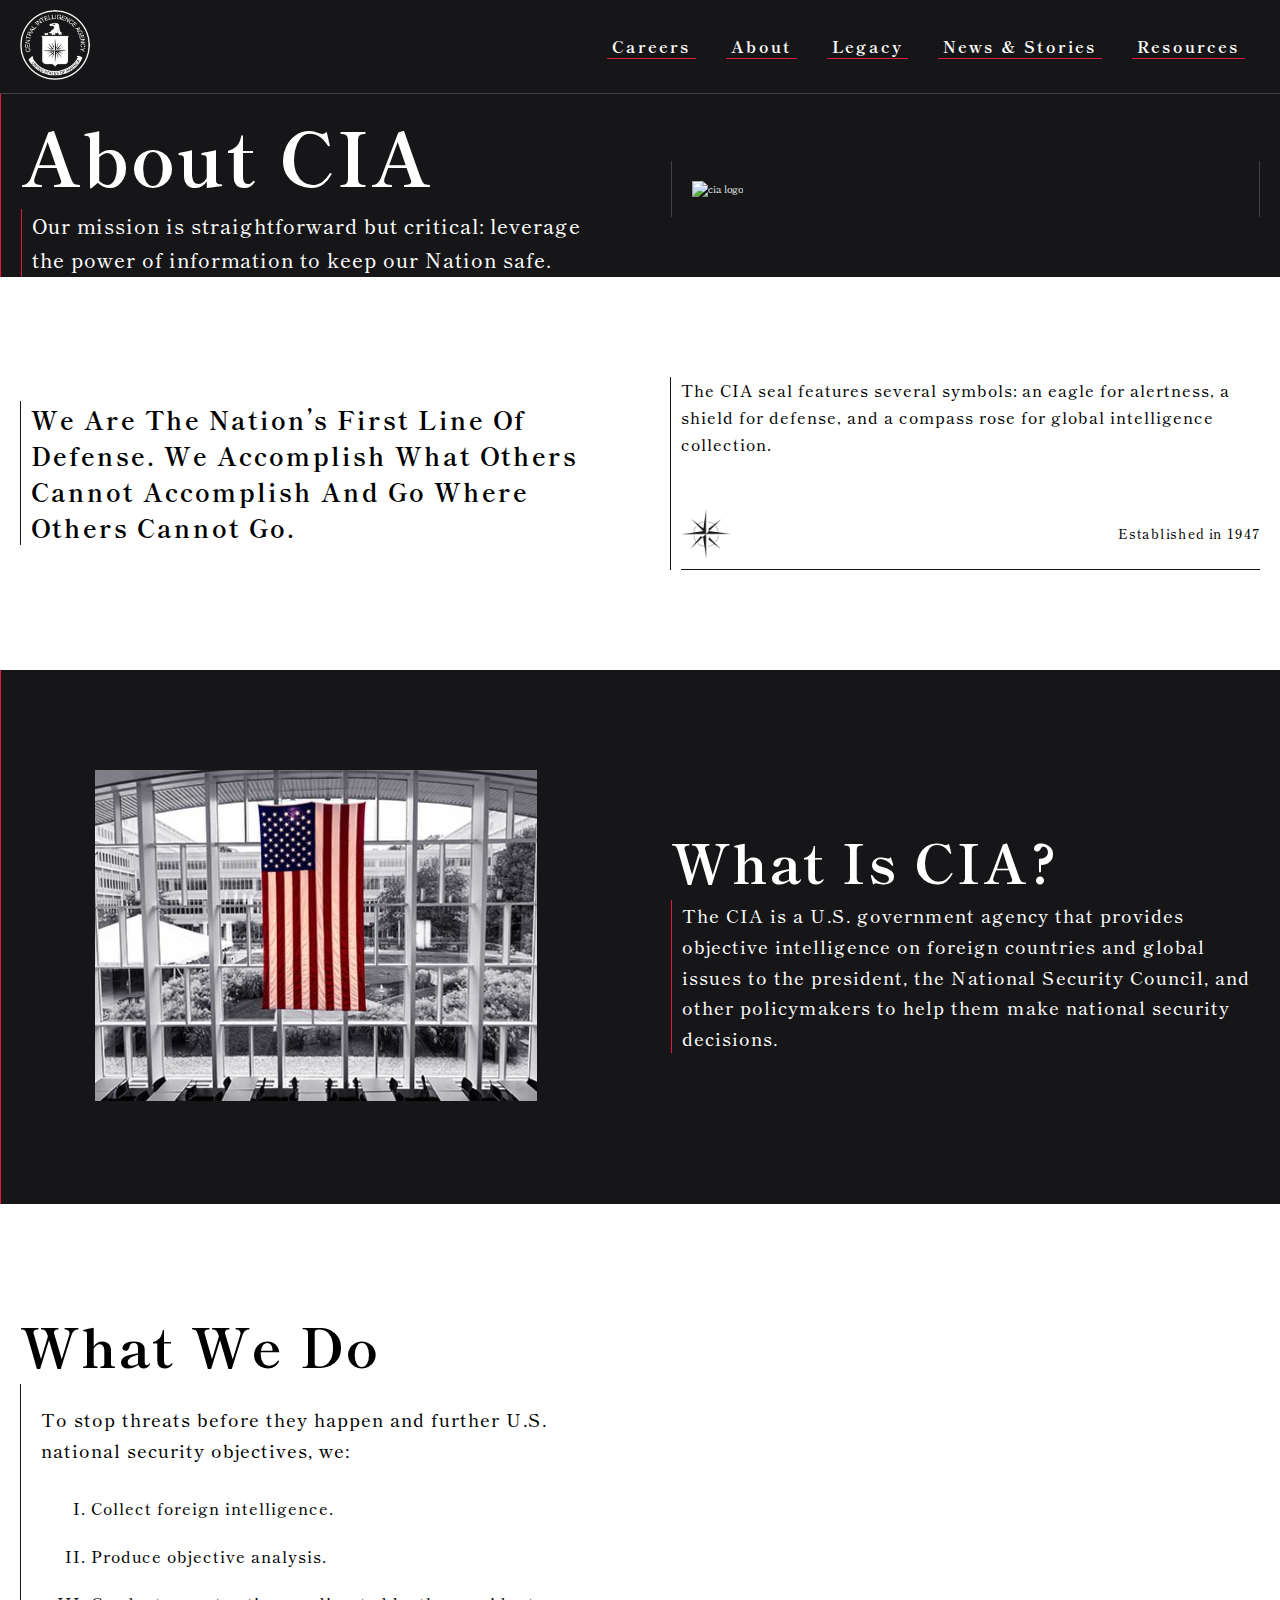
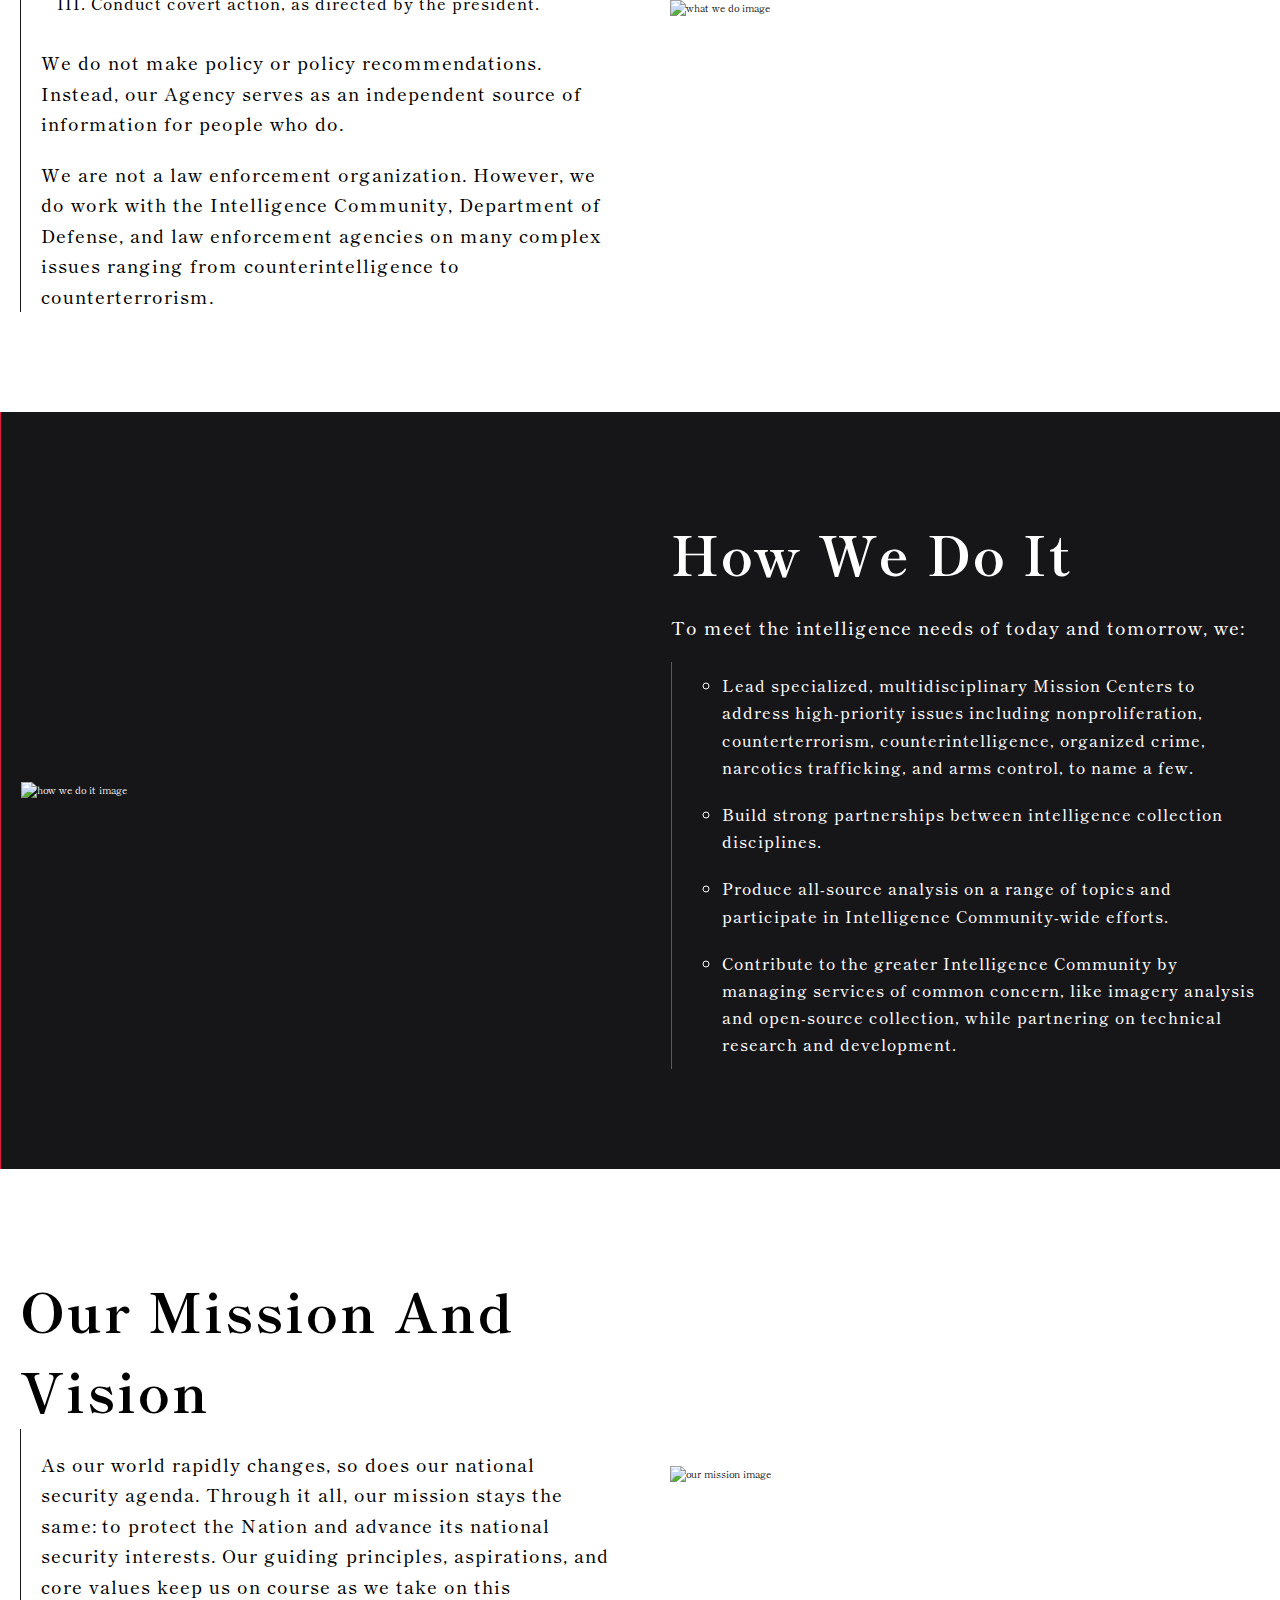
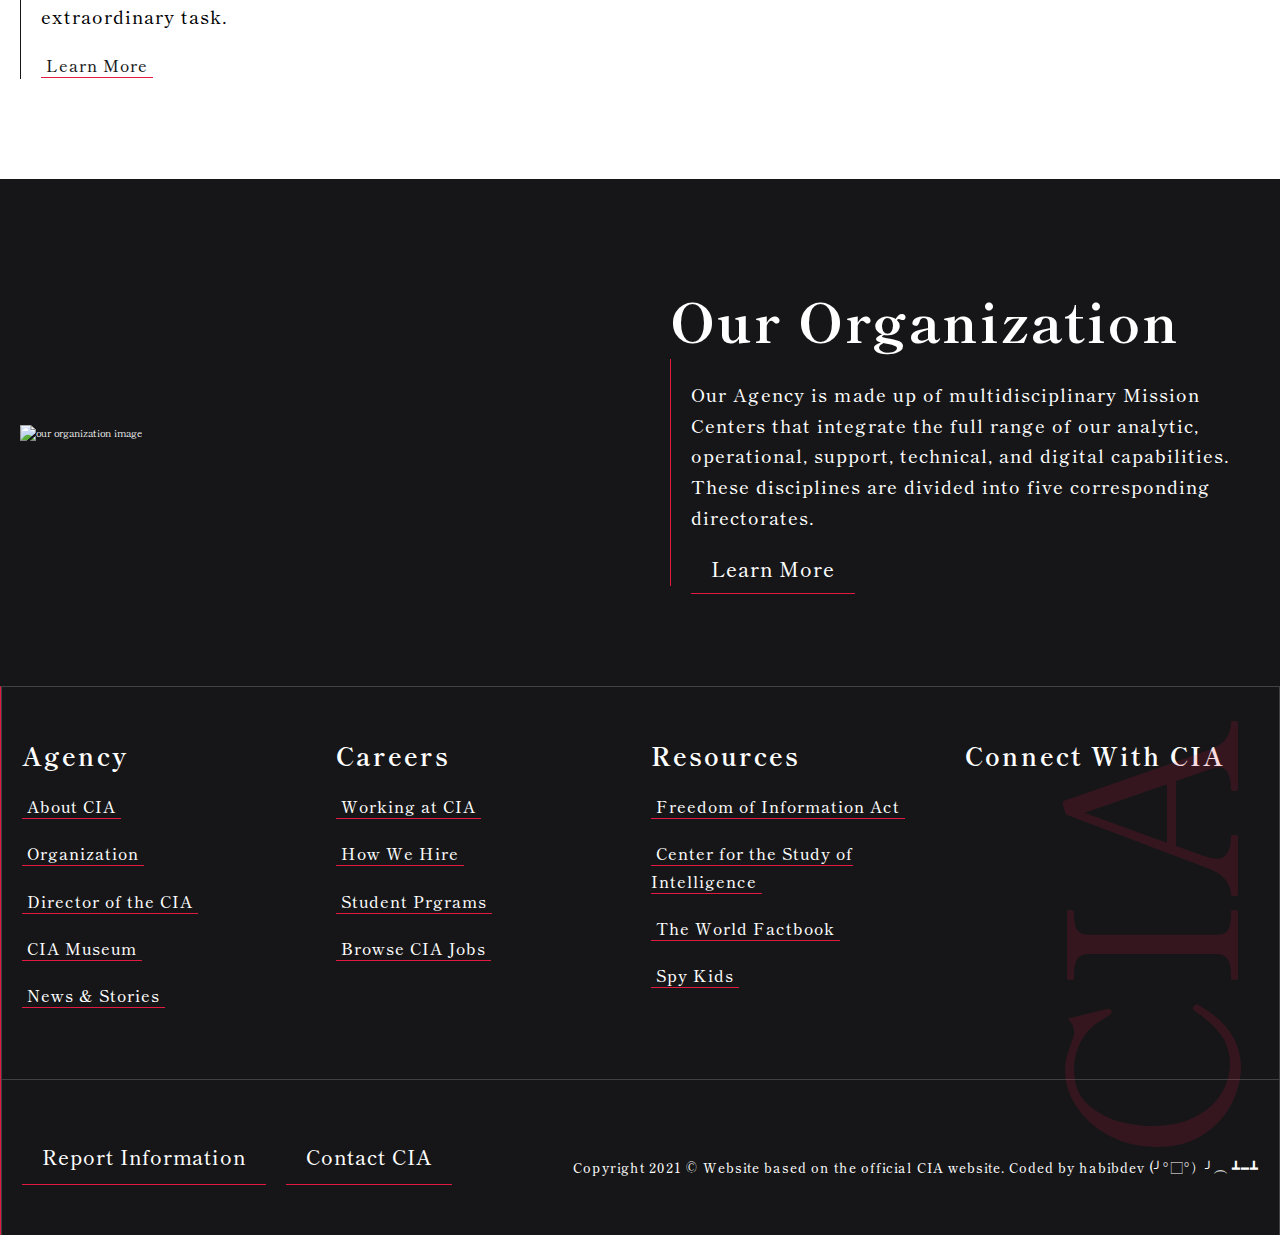
==== commit a2ed418e: "created our organization section on about page" ====
--- a/about.html
+++ b/about.html
@@ -229,6 +229,30 @@
           </div>
         </div>
       </section>
+
+      <!-- our organization -->
+      <section class="our-organization py-5">
+        <div class="our-organization-content">
+          <div class="our-organization-content-img">
+            <img
+              src="img/about/our-organization.jpg"
+              alt="our organization image"
+            />
+          </div>
+          <div class="our-organization-content-info">
+            <h2>Our Organization</h2>
+            <div class="our-organization-content-info-inner">
+              <p class="py-2">
+                Our Agency is made up of multidisciplinary Mission Centers that
+                integrate the full range of our analytic, operational, support,
+                technical, and digital capabilities. These disciplines are
+                divided into five corresponding directorates.
+              </p>
+              <a href="#!" class="cia-btn">Learn More</a>
+            </div>
+          </div>
+        </div>
+      </section>
     </main>
 
     <!-- footer -->
--- a/css/main.min.css
+++ b/css/main.min.css
@@ -1,2 +1,2 @@
-@import url("https://fonts.googleapis.com/css2?family=Shippori+Mincho:wght@400;500;600;700;800&display=swap");.m-1{margin:1rem}.my-1{margin:1rem 0}.mx-1{margin:0 1rem}.mt-1{margin-top:1rem}.mr-1{margin-right:1rem}.mb-1{margin-bottom:1rem}.ml-1{margin-left:1rem}.p-1{padding:1rem}.py-1{padding:1rem 0}.px-1{padding:0 1rem}.pt-1{padding-top:1rem}.pr-1{padding-right:1rem}.pb-1{padding-bottom:1rem}.pl-1{padding-left:1rem}.m-2{margin:2rem}.my-2{margin:2rem 0}.mx-2{margin:0 2rem}.mt-2{margin-top:2rem}.mr-2{margin-right:2rem}.mb-2{margin-bottom:2rem}.ml-2{margin-left:2rem}.p-2{padding:2rem}.py-2{padding:2rem 0}.px-2{padding:0 2rem}.pt-2{padding-top:2rem}.pr-2{padding-right:2rem}.pb-2{padding-bottom:2rem}.pl-2{padding-left:2rem}.m-3{margin:3rem}.my-3{margin:3rem 0}.mx-3{margin:0 3rem}.mt-3{margin-top:3rem}.mr-3{margin-right:3rem}.mb-3{margin-bottom:3rem}.ml-3{margin-left:3rem}.p-3{padding:3rem}.py-3{padding:3rem 0}.px-3{padding:0 3rem}.pt-3{padding-top:3rem}.pr-3{padding-right:3rem}.pb-3{padding-bottom:3rem}.pl-3{padding-left:3rem}.m-4{margin:4rem}.my-4{margin:4rem 0}.mx-4{margin:0 4rem}.mt-4{margin-top:4rem}.mr-4{margin-right:4rem}.mb-4{margin-bottom:4rem}.ml-4{margin-left:4rem}.p-4{padding:4rem}.py-4{padding:4rem 0}.px-4{padding:0 4rem}.pt-4{padding-top:4rem}.pr-4{padding-right:4rem}.pb-4{padding-bottom:4rem}.pl-4{padding-left:4rem}.m-5{margin:5rem}.my-5{margin:5rem 0}.mx-5{margin:0 5rem}.mt-5{margin-top:5rem}.mr-5{margin-right:5rem}.mb-5{margin-bottom:5rem}.ml-5{margin-left:5rem}.p-5{padding:5rem}.py-5{padding:5rem 0}.px-5{padding:0 5rem}.pt-5{padding-top:5rem}.pr-5{padding-right:5rem}.pb-5{padding-bottom:5rem}.pl-5{padding-left:5rem}*,*::before,*::after{margin:0;padding:0;box-sizing:border-box;text-decoration:none;list-style:none}html{font-size:62.5%;scroll-behavior:smooth}body{font-family:"Shippori Mincho", serif}img{width:100%;object-fit:cover}button{cursor:pointer;font-family:inherit}input{font-family:inherit}@media (prefers-reduced-motion: reduce){*,::before,::after{animation-delay:-1ms !important;animation-duration:1ms !important;animation-iteration-count:1 !important;background-attachment:initial !important;scroll-behavior:auto !important;transition-duration:0s !important;transition-delay:0s !important}}.cia-btn,.cia-btn-light{font-weight:500;letter-spacing:0.1rem;line-height:1.7;font-family:inherit;color:#fff;padding:1rem 2rem;font-size:2rem;text-align:center;transition:0.3s ease-in-out;border-bottom:0.1rem solid #e21a41}.cia-btn i,.cia-btn-light i{transform:rotate(-45deg);transition:0.3s ease-in-out}.cia-btn:hover,.cia-btn-light:hover,.cia-btn:focus,.cia-btn-light:focus{border:0.1rem solid #e21a41;box-shadow:0.5rem 0.5rem 0 #e21a41;outline:0}.cia-btn:hover i,.cia-btn-light:hover i,.cia-btn:focus i,.cia-btn-light:focus i{transform:rotate(0)}.cia-btn-light{color:#161618}.cia-link,.cia-link-light{overflow:hidden}.cia-link a,.cia-link-light a{font-weight:500;letter-spacing:0.1rem;line-height:1.7;font-size:1.6rem;color:#161618;border-bottom:0.1rem solid #e21a41;position:relative;transition:0.4s ease-in-out;z-index:1;padding:0 0.5rem}.cia-link a:hover,.cia-link-light a:hover,.cia-link a:focus,.cia-link-light a:focus{color:#fff;outline:0}.cia-link a:hover::before,.cia-link-light a:hover::before,.cia-link a:focus::before,.cia-link-light a:focus::before{transform:translateX(0)}.cia-link a::before,.cia-link-light a::before{content:"";position:absolute;top:0;left:0;width:100%;height:100%;display:block;background-color:#e21a41;transform:translateX(-200%);transition:0.4s ease-in-out;z-index:-1}.cia-link-light a{color:#fff}.cia-link-light:hover,.cia-link-light:focus{color:#161618}.navbar{background:#161618;position:fixed;width:100%;transition:all 0.3s ease;padding:1rem 2rem;border-bottom:0.1rem solid #414143;z-index:100}.navbar-content{display:flex;align-items:center;justify-content:space-between}.navbar-content .navbar-logo img{width:7rem}.navbar-content .navbar-links{display:flex}@media (max-width: 900px){.navbar-content .navbar-links{display:none}}.navbar-content .navbar-links .cia-link-light{margin:1.5rem}.navbar-content .navbar-links .navbar-link{font-weight:700;letter-spacing:0.2rem;text-transform:capitalize}.navbar.navbarScroll{padding:0.5rem 0.5rem}.footer{background:#161618;border-top:0.1rem solid #414143;border-left:0.1rem solid #e21a41;position:relative;overflow-x:hidden}.footer .footer-cia-bg{color:#e21a41;opacity:0.15;font-size:23.5rem;position:absolute;top:15%;right:-6%;transform:rotate(-90deg);pointer-events:none}@media (max-width: 700px){.footer .footer-cia-bg{right:-20%}}@media (max-width: 400px){.footer .footer-cia-bg{right:-30%}}.footer-top{max-width:1400px;margin:0 auto;padding:5rem 2rem;display:grid;grid-template-columns:repeat(4, 1fr);gap:2rem;border-left:0.1rem solid #414143;border-right:0.1rem solid #414143}@media (max-width: 900px){.footer-top{grid-template-columns:repeat(2, 1fr)}}@media (max-width: 700px){.footer-top{grid-template-columns:1fr}}.footer-top h4{font-weight:700;letter-spacing:0.2rem;text-transform:capitalize;color:#fff;font-size:2.5rem}.footer-top .footer-link{margin:2rem 0}.footer-top .footer-social-links a{font-size:2.5rem;color:#fff;transition:all 0.3s ease-in-out}.footer-top .footer-social-links a:hover,.footer-top .footer-social-links a:focus{color:#e21a41}.footer-bottom{max-width:1400px;margin:0 auto;padding:5rem 2rem;display:flex;align-items:center;justify-content:space-between;flex-wrap:wrap;border-top:0.1rem solid #414143;border-left:0.1rem solid #414143;border-right:0.1rem solid #414143}.footer-bottom .footer-btn-group{display:flex;flex-wrap:wrap}.footer-bottom .copyright p{font-weight:500;letter-spacing:0.1rem;line-height:1.7;color:#fff;font-size:1.3rem;padding-top:2rem}.menu-navbar{width:300px;height:100%;background-color:#161618;position:fixed;top:0;right:-300px;display:flex;justify-content:center;align-items:center;transition:right 0.8s cubic-bezier(0.4, 0.2, 0.1, 1);z-index:1000}.change{right:0}.hamburger-menu{position:fixed;top:3rem;right:2.5rem;display:none;z-index:1001}.hamburger-menu:focus{outline:auto}@media (max-width: 900px){.hamburger-menu{display:block}}.hamburger-menu i{color:#fff;font-size:3.5rem}.nav-logo img{width:10rem}.nav-list{text-align:left;padding:3rem;border-radius:5rem}.nav-list input{position:relative;padding:0.5rem 1rem;border:0.1rem solid #e21a41;background:transparent;color:#fff;font-size:1.6rem}.nav-list i{position:absolute;top:1rem;right:1rem;font-size:1.6rem;color:#e21a41}.nav-item{position:relative;margin:2rem 0;display:flex;align-items:center}.nav-link{font-size:2rem;color:#fff;letter-spacing:0.1rem;position:relative;padding:0.3rem 0}.nav-link::before,.nav-link::after{content:"";width:100%;height:0.2rem;background-color:#e21a41;position:absolute;left:0;transform:scaleX(0);transition:transform 0.5s}.nav-link::before{top:0;transform-origin:right}.nav-link::after{bottom:0;transform-origin:left}.nav-link:hover::before{transform:scaleY(1)}.nav-link:hover::after{transform:scaleX(1)}.hidden{display:none}.overlay{position:fixed;top:0;left:0;width:100%;height:100%;background-color:rgba(0,0,0,0.6);backdrop-filter:blur(3px);z-index:200}.home-hero{background:#161618;border-left:0.1rem solid #e21a41;overflow:hidden}.home-hero-content{max-width:1400px;margin:0 auto;display:grid;grid-template-columns:repeat(2, 1fr);gap:2rem;align-items:center;color:#fff;border-left:0.1rem solid #414143;padding:0 2rem}@media (max-width: 900px){.home-hero-content{grid-template-columns:1fr}.home-hero-content-info{order:-1}}.home-hero-content .home-hero-info{padding:10rem 0}.home-hero-content .home-hero-info .home-hero-desc{border-left:0.1rem solid #e21a41;padding-left:1rem}.home-hero-content .home-hero-info h1{font-weight:700;letter-spacing:0.2rem;text-transform:capitalize;font-size:6.5rem}.home-hero-content .home-hero-info h5{font-weight:700;letter-spacing:0.2rem;text-transform:capitalize;font-size:2rem}.home-hero-content .home-hero-info p{font-weight:500;letter-spacing:0.1rem;line-height:1.7;font-size:1.6rem}.home-hero-content .hero-img{margin:-0.5rem}.home-hero-content img{border-left:0.1rem solid #414143;border-right:0.1rem solid #414143;padding-top:15rem}@media (max-width: 900px){.home-hero-content img{padding-top:5rem}}.agency-content{max-width:1400px;margin:0 auto;padding:5rem 2rem;display:grid;grid-template-columns:repeat(2, 1fr);gap:2rem;align-items:center}@media (max-width: 900px){.agency-content{grid-template-columns:1fr}.agency-content-info{order:-1}}.agency-content-img{order:-1;text-align:center}@media (max-width: 900px){.agency-content-img{padding-bottom:5rem}}.agency-content-img img{width:10rem}.agency-content-img h2{font-weight:700;letter-spacing:0.2rem;text-transform:capitalize;font-size:3.5rem}.agency-content-info{border-left:0.1rem solid #161618;border-right:0.1rem solid #161618;padding:0 2rem}.agency-content-info h3{font-weight:700;letter-spacing:0.2rem;text-transform:capitalize;font-size:3rem}.agency-content-info p{font-weight:500;letter-spacing:0.1rem;line-height:1.7;font-size:1.8rem}.legacy{background:#161618;border-left:0.1rem solid #e21a41}.legacy-content{max-width:1400px;margin:0 auto;padding:5rem 2rem;display:grid;grid-template-columns:repeat(2, 1fr);gap:2rem;align-items:center;color:#fff}@media (max-width: 900px){.legacy-content{grid-template-columns:1fr}.legacy-content-info{order:-1}}.legacy-content-img{text-align:center}.legacy-content-img img{width:75%}.legacy-content-info{border-left:0.1rem solid #414143;border-right:0.1rem solid #414143;padding:0 2rem 5rem 2rem}.legacy-content-info h2{font-weight:700;letter-spacing:0.2rem;text-transform:capitalize;font-size:3.5rem}.legacy-content-info h4{font-weight:700;letter-spacing:0.2rem;text-transform:capitalize;font-size:2.5rem}.legacy-content-info p{font-weight:500;letter-spacing:0.1rem;line-height:1.7;font-size:1.8rem}.stories{padding:5rem 2rem;max-width:1400px;margin:0 auto}.stories h2{font-weight:700;letter-spacing:0.2rem;text-transform:capitalize;font-size:3.5rem}.stories-cards{display:grid;grid-template-columns:repeat(3, 1fr);gap:2rem;align-items:center}@media (max-width: 900px){.stories-cards{grid-template-columns:1fr}}.stories .stories-card{color:#161618;border:0.2rem solid #161618;transition:all 0.3s ease-in-out;box-shadow:0.1rem 0.1rem 1rem #f2f2f2;display:flex;flex-direction:column;justify-content:space-around;height:100%;overflow:hidden}.stories .stories-card img{width:100%;height:100%;transition:all 0.3s ease-in-out}.stories .stories-card:hover,.stories .stories-card:focus{border:0.2rem solid #e21a41;box-shadow:0.1rem 0.1rem 1rem #f2f2f2;transition:all 0.3s ease-in-out}.stories .stories-card:hover img,.stories .stories-card:focus img{transform:scale(1.05)}.stories .stories-card:hover p,.stories .stories-card:focus p{color:#e21a41;border-right:0.2rem solid #e21a41}.stories .stories-card:hover i,.stories .stories-card:focus i{transform:rotate(0);color:#e21a41}.stories .stories-card:hover h2,.stories .stories-card:focus h2{color:#e21a41}.stories .stories-card:hover .stories-card-footer,.stories .stories-card:focus .stories-card-footer{border-top:0.2rem solid #e21a41}.stories .stories-card:focus{outline:0}.stories .stories-card-info{padding:2rem 2rem}.stories .stories-card-info h2{font-weight:700;letter-spacing:0.2rem;text-transform:capitalize;font-size:3rem;transition:all 0.3s ease-in-out}.stories .stories-card-footer{display:flex;align-items:center;justify-content:space-between;border-top:0.2rem solid #161618;transition:all 0.3s ease-in-out}.stories .stories-card-footer p{font-weight:500;letter-spacing:0.1rem;line-height:1.7;font-size:1.8rem;border-right:0.2rem solid #161618;padding:1rem;transition:all 0.3s ease-in-out}.stories .stories-card-footer i{font-size:2.5rem;transform:rotate(-45deg);padding:1rem;transition:all 0.3s ease-in-out}.factbook{background:#000;border-left:0.1rem solid #e21a41}.factbook-content{padding:5rem 2rem;max-width:1400px;margin:0 auto;display:grid;grid-template-columns:repeat(2, 1fr);gap:2rem;align-items:center;color:#fff}@media (max-width: 900px){.factbook-content{grid-template-columns:1fr}.factbook-content-info{order:-1}}.factbook-content-info h2{font-weight:700;letter-spacing:0.2rem;text-transform:capitalize;font-size:3.5rem}.factbook-content-info p{font-weight:500;letter-spacing:0.1rem;line-height:1.7;font-size:2rem}.careers-hero{background:#161618;border-left:0.1rem solid #e21a41;overflow:hidden}.careers-hero-content{max-width:1400px;margin:0 auto;display:grid;grid-template-columns:repeat(2, 1fr);gap:2rem;align-items:center;color:#fff;border-left:0.1rem solid #414143;padding:0 2rem}@media (max-width: 900px){.careers-hero-content{grid-template-columns:1fr}.careers-hero-content-info{order:-1}}.careers-hero-content .careers-hero-info{padding:10rem 0}.careers-hero-content .careers-hero-info .careers-hero-desc{border-left:0.1rem solid #e21a41;padding-left:1rem}.careers-hero-content .careers-hero-info h1{font-weight:700;letter-spacing:0.2rem;text-transform:capitalize;font-size:6.5rem}.careers-hero-content .careers-hero-info h5{font-weight:700;letter-spacing:0.2rem;text-transform:capitalize;font-size:2rem}.careers-hero-content .careers-hero-info p{font-weight:500;letter-spacing:0.1rem;line-height:1.7;font-size:1.6rem}.careers-hero-content .careers-hero-info small{font-weight:500;letter-spacing:0.1rem;line-height:1.7;font-size:1.3rem}.careers-hero-content .careers-hero-info .careers-hero-search{position:relative}.careers-hero-content .careers-hero-info .careers-hero-search input{font-size:2rem;padding:1rem 2rem;width:100%;background:transparent;border:0;border-bottom:0.1rem solid #e21a41;color:#fff}.careers-hero-content .careers-hero-info .careers-hero-search i{position:absolute;top:3.7rem;right:2rem;font-size:2rem;color:#e21a41}.careers-hero-content .hero-img{margin:-0.5rem}.careers-hero-content img{border-left:0.1rem solid #414143;border-right:0.1rem solid #414143;padding-top:15rem}@media (max-width: 900px){.careers-hero-content img{padding-top:5rem}}.student-program-content{max-width:1400px;margin:0 auto;display:grid;grid-template-columns:repeat(2, 1fr);gap:2rem;align-items:center;padding:5rem 2rem;gap:6rem}@media (max-width: 900px){.student-program-content{grid-template-columns:1fr}.student-program-content-info{order:-1}}.student-program-content .student-program-info{border-left:0.1rem solid #161618;padding-left:2rem}.student-program-content .student-program-info h2{font-weight:700;letter-spacing:0.2rem;text-transform:capitalize;font-size:3.5rem}.student-program-content .student-program-info p{font-weight:500;letter-spacing:0.1rem;line-height:1.7;font-size:2rem}@media (max-width: 900px){.student-program-content .student-program-info{padding-bottom:2rem}}.language-content{max-width:1400px;margin:0 auto;display:grid;grid-template-columns:repeat(2, 1fr);gap:2rem;align-items:center;padding:5rem 2rem;gap:6rem}@media (max-width: 900px){.language-content{grid-template-columns:1fr}.language-content-info{order:-1}}.language-content .language-info{border-left:0.1rem solid #161618;padding-left:2rem}@media (max-width: 900px){.language-content .language-info{order:-1}}.language-content .language-info h2{font-weight:700;letter-spacing:0.2rem;text-transform:capitalize;font-size:3.5rem}.language-content .language-info p{font-weight:500;letter-spacing:0.1rem;line-height:1.7;font-size:2rem}@media (max-width: 900px){.language-content .language-info{padding-bottom:2rem}}.life-at-cia{background:#161618;border-left:0.1rem solid #e21a41}.life-at-cia-content{max-width:1400px;margin:0 auto;padding:5rem 2rem;color:#fff}.life-at-cia-content .life-at-cia-title{display:flex;align-items:center;justify-content:space-around;flex-wrap:wrap}.life-at-cia-content .life-at-cia-title h2{font-weight:700;letter-spacing:0.2rem;text-transform:capitalize;font-size:5.5rem}@media (max-width: 900px){.life-at-cia-content .life-at-cia-title h2{text-align:center}}.life-at-cia-content .life-at-cia-title p{font-weight:500;letter-spacing:0.1rem;line-height:1.7;font-size:1.6rem;width:50%}@media (max-width: 900px){.life-at-cia-content .life-at-cia-title p{width:100%;text-align:center}}.life-at-cia-content .glide .glide__slide{display:grid;grid-template-columns:2fr 1fr;align-items:center;background-color:#fff;color:#161618}@media (max-width: 700px){.life-at-cia-content .glide .glide__slide{grid-template-columns:1fr}}.life-at-cia-content .glide .glide__slide:hover{cursor:grab}.life-at-cia-content .glide .glide__slide:active{cursor:grabbing}.life-at-cia-content .glide .glide__slide blockquote{padding:2rem}.life-at-cia-content .glide .glide__slide blockquote h5{font-weight:500;letter-spacing:0.1rem;line-height:1.7;font-size:3.5rem}@media (max-width: 1230px){.life-at-cia-content .glide .glide__slide blockquote h5{font-size:2.5rem}}.life-at-cia-content .glide .glide__slide blockquote .quote-bottom{display:flex;justify-content:space-between;align-items:center;border-top:0.1rem solid #161618}.life-at-cia-content .glide .glide__slide blockquote .quote-bottom cite{font-weight:500;letter-spacing:0.1rem;line-height:1.7;font-size:2rem}.life-at-cia-content .glide .glide__slide blockquote .quote-bottom i{font-size:3.5rem}.life-at-cia-content .glide .glide__slide img{width:100%;background:#161618}@media (max-width: 700px){.life-at-cia-content .glide .glide__slide img{order:-1}}.life-at-cia-content .glide .controls{text-align:center}.life-at-cia-content .glide .controls button{background:transparent;border:0.1rem solid #e21a41;color:#e21a41;margin:2rem;font-size:2.5rem;padding:1rem 2rem}.featured-jobs-content{max-width:1400px;margin:0 auto;padding:5rem 2rem}.featured-jobs-content .featured-jobs-title{display:flex;align-items:center;justify-content:space-around;flex-wrap:wrap}.featured-jobs-content .featured-jobs-title h2{font-weight:700;letter-spacing:0.2rem;text-transform:capitalize;font-size:5.5rem}@media (max-width: 900px){.featured-jobs-content .featured-jobs-title h2{text-align:center}}.featured-jobs-content .featured-jobs-title p{font-weight:500;letter-spacing:0.1rem;line-height:1.7;font-size:1.6rem;width:50%}@media (max-width: 900px){.featured-jobs-content .featured-jobs-title p{width:100%;text-align:center}}.featured-jobs-content .featured-jobs-cards{display:grid;grid-template-columns:repeat(2, 1fr);gap:2rem;align-items:center;gap:6rem}@media (max-width: 900px){.featured-jobs-content .featured-jobs-cards{grid-template-columns:1fr}.featured-jobs-content .featured-jobs-cards-info{order:-1}}.featured-jobs-content .featured-jobs-cards .featured-jobs-card{color:#161618;border:0.1rem solid #161618;transition:all 0.3s ease-in-out}.featured-jobs-content .featured-jobs-cards .featured-jobs-card:hover,.featured-jobs-content .featured-jobs-cards .featured-jobs-card:focus{border:0.1rem solid #e21a41;outline:0}.featured-jobs-content .featured-jobs-cards .featured-jobs-card:hover .featured-jobs-card-header,.featured-jobs-content .featured-jobs-cards .featured-jobs-card:focus .featured-jobs-card-header{border-bottom:0.1rem solid #e21a41}.featured-jobs-content .featured-jobs-cards .featured-jobs-card:hover .featured-jobs-card-header h2,.featured-jobs-content .featured-jobs-cards .featured-jobs-card:focus .featured-jobs-card-header h2{border-bottom:0.1rem solid #e21a41;background-color:#e21a41;color:#fff}.featured-jobs-content .featured-jobs-cards .featured-jobs-card:hover .featured-jobs-card-info,.featured-jobs-content .featured-jobs-cards .featured-jobs-card:focus .featured-jobs-card-info{border-bottom:0.1rem solid #e21a41}.featured-jobs-content .featured-jobs-cards .featured-jobs-card:hover .featured-jobs-card-footer i,.featured-jobs-content .featured-jobs-cards .featured-jobs-card:focus .featured-jobs-card-footer i{transform:rotate(0);color:#e21a41}.featured-jobs-content .featured-jobs-cards .featured-jobs-card-header{border-bottom:0.1rem solid #161618;transition:all 0.3s ease-in-out}.featured-jobs-content .featured-jobs-cards .featured-jobs-card-header h2{font-weight:700;letter-spacing:0.2rem;text-transform:capitalize;font-size:2.5rem;border-bottom:0.1rem solid #161618;padding:1rem;transition:all 0.3s ease-in-out}.featured-jobs-content .featured-jobs-cards .featured-jobs-card-header p{font-weight:500;letter-spacing:0.1rem;line-height:1.7;font-size:1.6rem;padding:1rem 1rem}.featured-jobs-content .featured-jobs-cards .featured-jobs-card-info{padding:1rem;border-bottom:0.1rem solid #161618;transition:all 0.3s ease-in-out}.featured-jobs-content .featured-jobs-cards .featured-jobs-card-info li{font-weight:500;letter-spacing:0.1rem;line-height:1.7;font-size:1.3rem;padding:1rem 0}.featured-jobs-content .featured-jobs-cards .featured-jobs-card-footer{display:flex;align-items:center;justify-content:space-between;padding:1rem}.featured-jobs-content .featured-jobs-cards .featured-jobs-card-footer p{font-weight:500;letter-spacing:0.1rem;line-height:1.7;font-size:1.8rem}.featured-jobs-content .featured-jobs-cards .featured-jobs-card-footer i{font-size:3rem;transform:rotate(-45deg);transition:all 0.3s ease-in-out}.why-work-at-cia{background:url("/img/careers/whyWorkAtCia.jpg") center center/cover no-repeat fixed}.why-work-at-cia-content{max-width:1000px;margin:0 auto;padding:5rem 2rem;color:#fff;background-color:#161618;text-align:center;border:0.2rem solid #e21a41}.why-work-at-cia-content h2{font-weight:700;letter-spacing:0.2rem;text-transform:capitalize;font-size:5.5rem}.why-work-at-cia-content p{font-weight:500;letter-spacing:0.1rem;line-height:1.7;font-size:1.8rem;width:75%;margin:0 auto}@media (max-width: 700px){.why-work-at-cia-content p{width:100%}}.career-about-content{max-width:1400px;margin:0 auto;padding:5rem 2rem;display:grid;grid-template-columns:repeat(4, 1fr);gap:2rem;gap:4rem}@media (max-width: 900px){.career-about-content{grid-template-columns:repeat(2, 1fr)}}@media (max-width: 700px){.career-about-content{grid-template-columns:1fr}}.career-about-content h4{font-weight:700;letter-spacing:0.2rem;text-transform:capitalize;font-size:3rem}.career-about-content p{font-weight:500;letter-spacing:0.1rem;line-height:1.7;font-size:1.6rem;border-left:0.1rem solid #161618;padding-left:1rem}.accommodations{background:url("/img/careers/park.jpg") center center/cover no-repeat fixed}.accommodations-content{display:grid;grid-template-columns:repeat(2, 1fr);gap:2rem;align-items:center;color:#fff}@media (max-width: 900px){.accommodations-content{grid-template-columns:1fr}.accommodations-content-info{order:-1}}.accommodations-content-info{padding:5rem 2rem;max-width:1400px;margin:0 auto;height:100%;width:100%;background-color:#161618;border:0.2rem solid #e21a41}.accommodations-content-info h2{font-weight:700;letter-spacing:0.2rem;text-transform:capitalize;font-size:3.5rem}.accommodations-content-info p{font-weight:500;letter-spacing:0.1rem;line-height:1.7;font-size:1.6rem;border-left:0.1rem solid #161618;padding-left:1rem}.accommodations-content-info a{color:#e21a41}.about-hero{background:#161618;border-left:0.1rem solid #e21a41}.about-hero-content{max-width:1400px;margin:0 auto;display:grid;grid-template-columns:repeat(2, 1fr);gap:2rem;align-items:center;color:#fff;gap:6rem;padding:10rem 2rem 0 2rem}@media (max-width: 900px){.about-hero-content{grid-template-columns:1fr}.about-hero-content-info{order:-1}}.about-hero-content .about-hero-info h1{font-weight:700;letter-spacing:0.2rem;text-transform:capitalize;font-size:7.5rem}.about-hero-content .about-hero-info p{font-weight:500;letter-spacing:0.1rem;line-height:1.7;font-size:2rem;border-left:0.1rem solid #e21a41;padding-left:1rem}.about-hero-content .about-hero-img{border-left:0.1rem solid #414143;border-right:0.1rem solid #414143}.about-hero-content .about-hero-img img{padding:2rem}.line-of-defense-content{max-width:1400px;margin:0 auto;padding:5rem 2rem;display:grid;grid-template-columns:repeat(2, 1fr);gap:2rem;align-items:center;gap:6rem}@media (max-width: 900px){.line-of-defense-content{grid-template-columns:1fr}.line-of-defense-content-info{order:-1}}.line-of-defense-content .line-of-defense-left{border-left:0.1rem solid #161618;padding-left:1rem}.line-of-defense-content .line-of-defense-left h2{font-weight:700;letter-spacing:0.2rem;text-transform:capitalize;font-size:2.5rem}.line-of-defense-content .line-of-defense-right{border-left:0.1rem solid #161618;padding-left:1rem}.line-of-defense-content .line-of-defense-right small{font-weight:500;letter-spacing:0.1rem;line-height:1.7;font-size:1.6rem}.line-of-defense-content .line-of-defense-bottom{display:flex;align-items:center;justify-content:space-between;border-bottom:0.1rem solid #161618;padding-bottom:1rem}.line-of-defense-content .line-of-defense-bottom img{width:5rem}.line-of-defense-content .line-of-defense-bottom small{font-weight:500;letter-spacing:0.1rem;line-height:1.7;font-size:1.3rem}.what-is-cia{background-color:#161618;border-left:0.1rem solid #e21a41}.what-is-cia-content{max-width:1400px;margin:0 auto;display:grid;grid-template-columns:repeat(2, 1fr);gap:2rem;align-items:center;padding:5rem 2rem;gap:6rem;color:#fff}@media (max-width: 900px){.what-is-cia-content{grid-template-columns:1fr}.what-is-cia-content-info{order:-1}}.what-is-cia-content-img{text-align:center}.what-is-cia-content-img img{width:75%}.what-is-cia-content-info h2{font-weight:700;letter-spacing:0.2rem;text-transform:capitalize;font-size:5.5rem}.what-is-cia-content-info p{font-weight:500;letter-spacing:0.1rem;line-height:1.7;font-size:1.8rem;border-left:0.1rem solid #e21a41;padding-left:1rem}.what-we-do-content{max-width:1400px;margin:0 auto;padding:5rem 2rem;display:grid;grid-template-columns:repeat(2, 1fr);gap:2rem;align-items:center;gap:6rem}@media (max-width: 900px){.what-we-do-content{grid-template-columns:1fr}.what-we-do-content-info{order:-1}}.what-we-do-content-info-inner{border-left:0.1rem solid #161618;padding-left:2rem}.what-we-do-content-info h2{font-weight:700;letter-spacing:0.2rem;text-transform:capitalize;font-size:5.5rem}.what-we-do-content-info p{font-weight:500;letter-spacing:0.1rem;line-height:1.7;font-size:1.8rem}.what-we-do-content-info ul{padding-left:5rem}.what-we-do-content-info li{font-weight:500;letter-spacing:0.1rem;line-height:1.7;font-size:1.6rem;list-style:upper-roman;padding:1rem 0}.how-we-do-it{background:#161618;border-left:0.1rem solid #e21a41}.how-we-do-it-content{max-width:1400px;margin:0 auto;padding:5rem 2rem;display:grid;grid-template-columns:repeat(2, 1fr);gap:2rem;align-items:center;color:#fff;gap:6rem}@media (max-width: 900px){.how-we-do-it-content{grid-template-columns:1fr}.how-we-do-it-content-info{order:-1}}.how-we-do-it-content-info h2{font-weight:700;letter-spacing:0.2rem;text-transform:capitalize;font-size:5.5rem}.how-we-do-it-content-info p{font-weight:500;letter-spacing:0.1rem;line-height:1.7;font-size:1.8rem}.how-we-do-it-content-info ul{padding-left:5rem;border-left:0.1rem solid #e21a41}.how-we-do-it-content-info li{font-weight:500;letter-spacing:0.1rem;line-height:1.7;font-size:1.6rem;list-style:circle;padding:1rem 0}.our-mission-content{max-width:1400px;margin:0 auto;display:grid;grid-template-columns:repeat(2, 1fr);gap:2rem;align-items:center;padding:5rem 2rem;gap:6rem}@media (max-width: 900px){.our-mission-content{grid-template-columns:1fr}.our-mission-content-info{order:-1}}.our-mission-content-info h2{font-weight:700;letter-spacing:0.2rem;text-transform:capitalize;font-size:5.5rem}.our-mission-content-info p{font-weight:500;letter-spacing:0.1rem;line-height:1.7;font-size:1.8rem}.our-mission-content-info-inner{border-left:0.1rem solid #161618;padding-left:2rem}
+@import url("https://fonts.googleapis.com/css2?family=Shippori+Mincho:wght@400;500;600;700;800&display=swap");.m-1{margin:1rem}.my-1{margin:1rem 0}.mx-1{margin:0 1rem}.mt-1{margin-top:1rem}.mr-1{margin-right:1rem}.mb-1{margin-bottom:1rem}.ml-1{margin-left:1rem}.p-1{padding:1rem}.py-1{padding:1rem 0}.px-1{padding:0 1rem}.pt-1{padding-top:1rem}.pr-1{padding-right:1rem}.pb-1{padding-bottom:1rem}.pl-1{padding-left:1rem}.m-2{margin:2rem}.my-2{margin:2rem 0}.mx-2{margin:0 2rem}.mt-2{margin-top:2rem}.mr-2{margin-right:2rem}.mb-2{margin-bottom:2rem}.ml-2{margin-left:2rem}.p-2{padding:2rem}.py-2{padding:2rem 0}.px-2{padding:0 2rem}.pt-2{padding-top:2rem}.pr-2{padding-right:2rem}.pb-2{padding-bottom:2rem}.pl-2{padding-left:2rem}.m-3{margin:3rem}.my-3{margin:3rem 0}.mx-3{margin:0 3rem}.mt-3{margin-top:3rem}.mr-3{margin-right:3rem}.mb-3{margin-bottom:3rem}.ml-3{margin-left:3rem}.p-3{padding:3rem}.py-3{padding:3rem 0}.px-3{padding:0 3rem}.pt-3{padding-top:3rem}.pr-3{padding-right:3rem}.pb-3{padding-bottom:3rem}.pl-3{padding-left:3rem}.m-4{margin:4rem}.my-4{margin:4rem 0}.mx-4{margin:0 4rem}.mt-4{margin-top:4rem}.mr-4{margin-right:4rem}.mb-4{margin-bottom:4rem}.ml-4{margin-left:4rem}.p-4{padding:4rem}.py-4{padding:4rem 0}.px-4{padding:0 4rem}.pt-4{padding-top:4rem}.pr-4{padding-right:4rem}.pb-4{padding-bottom:4rem}.pl-4{padding-left:4rem}.m-5{margin:5rem}.my-5{margin:5rem 0}.mx-5{margin:0 5rem}.mt-5{margin-top:5rem}.mr-5{margin-right:5rem}.mb-5{margin-bottom:5rem}.ml-5{margin-left:5rem}.p-5{padding:5rem}.py-5{padding:5rem 0}.px-5{padding:0 5rem}.pt-5{padding-top:5rem}.pr-5{padding-right:5rem}.pb-5{padding-bottom:5rem}.pl-5{padding-left:5rem}*,*::before,*::after{margin:0;padding:0;box-sizing:border-box;text-decoration:none;list-style:none}html{font-size:62.5%;scroll-behavior:smooth}body{font-family:"Shippori Mincho", serif}img{width:100%;object-fit:cover}button{cursor:pointer;font-family:inherit}input{font-family:inherit}@media (prefers-reduced-motion: reduce){*,::before,::after{animation-delay:-1ms !important;animation-duration:1ms !important;animation-iteration-count:1 !important;background-attachment:initial !important;scroll-behavior:auto !important;transition-duration:0s !important;transition-delay:0s !important}}.cia-btn,.cia-btn-light{font-weight:500;letter-spacing:0.1rem;line-height:1.7;font-family:inherit;color:#fff;padding:1rem 2rem;font-size:2rem;text-align:center;transition:0.3s ease-in-out;border-bottom:0.1rem solid #e21a41}.cia-btn i,.cia-btn-light i{transform:rotate(-45deg);transition:0.3s ease-in-out}.cia-btn:hover,.cia-btn-light:hover,.cia-btn:focus,.cia-btn-light:focus{border:0.1rem solid #e21a41;box-shadow:0.5rem 0.5rem 0 #e21a41;outline:0}.cia-btn:hover i,.cia-btn-light:hover i,.cia-btn:focus i,.cia-btn-light:focus i{transform:rotate(0)}.cia-btn-light{color:#161618}.cia-link,.cia-link-light{overflow:hidden}.cia-link a,.cia-link-light a{font-weight:500;letter-spacing:0.1rem;line-height:1.7;font-size:1.6rem;color:#161618;border-bottom:0.1rem solid #e21a41;position:relative;transition:0.4s ease-in-out;z-index:1;padding:0 0.5rem}.cia-link a:hover,.cia-link-light a:hover,.cia-link a:focus,.cia-link-light a:focus{color:#fff;outline:0}.cia-link a:hover::before,.cia-link-light a:hover::before,.cia-link a:focus::before,.cia-link-light a:focus::before{transform:translateX(0)}.cia-link a::before,.cia-link-light a::before{content:"";position:absolute;top:0;left:0;width:100%;height:100%;display:block;background-color:#e21a41;transform:translateX(-200%);transition:0.4s ease-in-out;z-index:-1}.cia-link-light a{color:#fff}.cia-link-light:hover,.cia-link-light:focus{color:#161618}.navbar{background:#161618;position:fixed;width:100%;transition:all 0.3s ease;padding:1rem 2rem;border-bottom:0.1rem solid #414143;z-index:100}.navbar-content{display:flex;align-items:center;justify-content:space-between}.navbar-content .navbar-logo img{width:7rem}.navbar-content .navbar-links{display:flex}@media (max-width: 900px){.navbar-content .navbar-links{display:none}}.navbar-content .navbar-links .cia-link-light{margin:1.5rem}.navbar-content .navbar-links .navbar-link{font-weight:700;letter-spacing:0.2rem;text-transform:capitalize}.navbar.navbarScroll{padding:0.5rem 0.5rem}.footer{background:#161618;border-top:0.1rem solid #414143;border-left:0.1rem solid #e21a41;position:relative;overflow-x:hidden}.footer .footer-cia-bg{color:#e21a41;opacity:0.15;font-size:23.5rem;position:absolute;top:15%;right:-6%;transform:rotate(-90deg);pointer-events:none}@media (max-width: 700px){.footer .footer-cia-bg{right:-20%}}@media (max-width: 400px){.footer .footer-cia-bg{right:-30%}}.footer-top{max-width:1400px;margin:0 auto;padding:5rem 2rem;display:grid;grid-template-columns:repeat(4, 1fr);gap:2rem;border-left:0.1rem solid #414143;border-right:0.1rem solid #414143}@media (max-width: 900px){.footer-top{grid-template-columns:repeat(2, 1fr)}}@media (max-width: 700px){.footer-top{grid-template-columns:1fr}}.footer-top h4{font-weight:700;letter-spacing:0.2rem;text-transform:capitalize;color:#fff;font-size:2.5rem}.footer-top .footer-link{margin:2rem 0}.footer-top .footer-social-links a{font-size:2.5rem;color:#fff;transition:all 0.3s ease-in-out}.footer-top .footer-social-links a:hover,.footer-top .footer-social-links a:focus{color:#e21a41}.footer-bottom{max-width:1400px;margin:0 auto;padding:5rem 2rem;display:flex;align-items:center;justify-content:space-between;flex-wrap:wrap;border-top:0.1rem solid #414143;border-left:0.1rem solid #414143;border-right:0.1rem solid #414143}.footer-bottom .footer-btn-group{display:flex;flex-wrap:wrap}.footer-bottom .copyright p{font-weight:500;letter-spacing:0.1rem;line-height:1.7;color:#fff;font-size:1.3rem;padding-top:2rem}.menu-navbar{width:300px;height:100%;background-color:#161618;position:fixed;top:0;right:-300px;display:flex;justify-content:center;align-items:center;transition:right 0.8s cubic-bezier(0.4, 0.2, 0.1, 1);z-index:1000}.change{right:0}.hamburger-menu{position:fixed;top:3rem;right:2.5rem;display:none;z-index:1001}.hamburger-menu:focus{outline:auto}@media (max-width: 900px){.hamburger-menu{display:block}}.hamburger-menu i{color:#fff;font-size:3.5rem}.nav-logo img{width:10rem}.nav-list{text-align:left;padding:3rem;border-radius:5rem}.nav-list input{position:relative;padding:0.5rem 1rem;border:0.1rem solid #e21a41;background:transparent;color:#fff;font-size:1.6rem}.nav-list i{position:absolute;top:1rem;right:1rem;font-size:1.6rem;color:#e21a41}.nav-item{position:relative;margin:2rem 0;display:flex;align-items:center}.nav-link{font-size:2rem;color:#fff;letter-spacing:0.1rem;position:relative;padding:0.3rem 0}.nav-link::before,.nav-link::after{content:"";width:100%;height:0.2rem;background-color:#e21a41;position:absolute;left:0;transform:scaleX(0);transition:transform 0.5s}.nav-link::before{top:0;transform-origin:right}.nav-link::after{bottom:0;transform-origin:left}.nav-link:hover::before{transform:scaleY(1)}.nav-link:hover::after{transform:scaleX(1)}.hidden{display:none}.overlay{position:fixed;top:0;left:0;width:100%;height:100%;background-color:rgba(0,0,0,0.6);backdrop-filter:blur(3px);z-index:200}.home-hero{background:#161618;border-left:0.1rem solid #e21a41;overflow:hidden}.home-hero-content{max-width:1400px;margin:0 auto;display:grid;grid-template-columns:repeat(2, 1fr);gap:2rem;align-items:center;color:#fff;border-left:0.1rem solid #414143;padding:0 2rem}@media (max-width: 900px){.home-hero-content{grid-template-columns:1fr}.home-hero-content-info{order:-1}}.home-hero-content .home-hero-info{padding:10rem 0}.home-hero-content .home-hero-info .home-hero-desc{border-left:0.1rem solid #e21a41;padding-left:1rem}.home-hero-content .home-hero-info h1{font-weight:700;letter-spacing:0.2rem;text-transform:capitalize;font-size:6.5rem}.home-hero-content .home-hero-info h5{font-weight:700;letter-spacing:0.2rem;text-transform:capitalize;font-size:2rem}.home-hero-content .home-hero-info p{font-weight:500;letter-spacing:0.1rem;line-height:1.7;font-size:1.6rem}.home-hero-content .hero-img{margin:-0.5rem}.home-hero-content img{border-left:0.1rem solid #414143;border-right:0.1rem solid #414143;padding-top:15rem}@media (max-width: 900px){.home-hero-content img{padding-top:5rem}}.agency-content{max-width:1400px;margin:0 auto;padding:5rem 2rem;display:grid;grid-template-columns:repeat(2, 1fr);gap:2rem;align-items:center}@media (max-width: 900px){.agency-content{grid-template-columns:1fr}.agency-content-info{order:-1}}.agency-content-img{order:-1;text-align:center}@media (max-width: 900px){.agency-content-img{padding-bottom:5rem}}.agency-content-img img{width:10rem}.agency-content-img h2{font-weight:700;letter-spacing:0.2rem;text-transform:capitalize;font-size:3.5rem}.agency-content-info{border-left:0.1rem solid #161618;border-right:0.1rem solid #161618;padding:0 2rem}.agency-content-info h3{font-weight:700;letter-spacing:0.2rem;text-transform:capitalize;font-size:3rem}.agency-content-info p{font-weight:500;letter-spacing:0.1rem;line-height:1.7;font-size:1.8rem}.legacy{background:#161618;border-left:0.1rem solid #e21a41}.legacy-content{max-width:1400px;margin:0 auto;padding:5rem 2rem;display:grid;grid-template-columns:repeat(2, 1fr);gap:2rem;align-items:center;color:#fff}@media (max-width: 900px){.legacy-content{grid-template-columns:1fr}.legacy-content-info{order:-1}}.legacy-content-img{text-align:center}.legacy-content-img img{width:75%}.legacy-content-info{border-left:0.1rem solid #414143;border-right:0.1rem solid #414143;padding:0 2rem 5rem 2rem}.legacy-content-info h2{font-weight:700;letter-spacing:0.2rem;text-transform:capitalize;font-size:3.5rem}.legacy-content-info h4{font-weight:700;letter-spacing:0.2rem;text-transform:capitalize;font-size:2.5rem}.legacy-content-info p{font-weight:500;letter-spacing:0.1rem;line-height:1.7;font-size:1.8rem}.stories{padding:5rem 2rem;max-width:1400px;margin:0 auto}.stories h2{font-weight:700;letter-spacing:0.2rem;text-transform:capitalize;font-size:3.5rem}.stories-cards{display:grid;grid-template-columns:repeat(3, 1fr);gap:2rem;align-items:center}@media (max-width: 900px){.stories-cards{grid-template-columns:1fr}}.stories .stories-card{color:#161618;border:0.2rem solid #161618;transition:all 0.3s ease-in-out;box-shadow:0.1rem 0.1rem 1rem #f2f2f2;display:flex;flex-direction:column;justify-content:space-around;height:100%;overflow:hidden}.stories .stories-card img{width:100%;height:100%;transition:all 0.3s ease-in-out}.stories .stories-card:hover,.stories .stories-card:focus{border:0.2rem solid #e21a41;box-shadow:0.1rem 0.1rem 1rem #f2f2f2;transition:all 0.3s ease-in-out}.stories .stories-card:hover img,.stories .stories-card:focus img{transform:scale(1.05)}.stories .stories-card:hover p,.stories .stories-card:focus p{color:#e21a41;border-right:0.2rem solid #e21a41}.stories .stories-card:hover i,.stories .stories-card:focus i{transform:rotate(0);color:#e21a41}.stories .stories-card:hover h2,.stories .stories-card:focus h2{color:#e21a41}.stories .stories-card:hover .stories-card-footer,.stories .stories-card:focus .stories-card-footer{border-top:0.2rem solid #e21a41}.stories .stories-card:focus{outline:0}.stories .stories-card-info{padding:2rem 2rem}.stories .stories-card-info h2{font-weight:700;letter-spacing:0.2rem;text-transform:capitalize;font-size:3rem;transition:all 0.3s ease-in-out}.stories .stories-card-footer{display:flex;align-items:center;justify-content:space-between;border-top:0.2rem solid #161618;transition:all 0.3s ease-in-out}.stories .stories-card-footer p{font-weight:500;letter-spacing:0.1rem;line-height:1.7;font-size:1.8rem;border-right:0.2rem solid #161618;padding:1rem;transition:all 0.3s ease-in-out}.stories .stories-card-footer i{font-size:2.5rem;transform:rotate(-45deg);padding:1rem;transition:all 0.3s ease-in-out}.factbook{background:#000;border-left:0.1rem solid #e21a41}.factbook-content{padding:5rem 2rem;max-width:1400px;margin:0 auto;display:grid;grid-template-columns:repeat(2, 1fr);gap:2rem;align-items:center;color:#fff}@media (max-width: 900px){.factbook-content{grid-template-columns:1fr}.factbook-content-info{order:-1}}.factbook-content-info h2{font-weight:700;letter-spacing:0.2rem;text-transform:capitalize;font-size:3.5rem}.factbook-content-info p{font-weight:500;letter-spacing:0.1rem;line-height:1.7;font-size:2rem}.careers-hero{background:#161618;border-left:0.1rem solid #e21a41;overflow:hidden}.careers-hero-content{max-width:1400px;margin:0 auto;display:grid;grid-template-columns:repeat(2, 1fr);gap:2rem;align-items:center;color:#fff;border-left:0.1rem solid #414143;padding:0 2rem}@media (max-width: 900px){.careers-hero-content{grid-template-columns:1fr}.careers-hero-content-info{order:-1}}.careers-hero-content .careers-hero-info{padding:10rem 0}.careers-hero-content .careers-hero-info .careers-hero-desc{border-left:0.1rem solid #e21a41;padding-left:1rem}.careers-hero-content .careers-hero-info h1{font-weight:700;letter-spacing:0.2rem;text-transform:capitalize;font-size:6.5rem}.careers-hero-content .careers-hero-info h5{font-weight:700;letter-spacing:0.2rem;text-transform:capitalize;font-size:2rem}.careers-hero-content .careers-hero-info p{font-weight:500;letter-spacing:0.1rem;line-height:1.7;font-size:1.6rem}.careers-hero-content .careers-hero-info small{font-weight:500;letter-spacing:0.1rem;line-height:1.7;font-size:1.3rem}.careers-hero-content .careers-hero-info .careers-hero-search{position:relative}.careers-hero-content .careers-hero-info .careers-hero-search input{font-size:2rem;padding:1rem 2rem;width:100%;background:transparent;border:0;border-bottom:0.1rem solid #e21a41;color:#fff}.careers-hero-content .careers-hero-info .careers-hero-search i{position:absolute;top:3.7rem;right:2rem;font-size:2rem;color:#e21a41}.careers-hero-content .hero-img{margin:-0.5rem}.careers-hero-content img{border-left:0.1rem solid #414143;border-right:0.1rem solid #414143;padding-top:15rem}@media (max-width: 900px){.careers-hero-content img{padding-top:5rem}}.student-program-content{max-width:1400px;margin:0 auto;display:grid;grid-template-columns:repeat(2, 1fr);gap:2rem;align-items:center;padding:5rem 2rem;gap:6rem}@media (max-width: 900px){.student-program-content{grid-template-columns:1fr}.student-program-content-info{order:-1}}.student-program-content .student-program-info{border-left:0.1rem solid #161618;padding-left:2rem}.student-program-content .student-program-info h2{font-weight:700;letter-spacing:0.2rem;text-transform:capitalize;font-size:3.5rem}.student-program-content .student-program-info p{font-weight:500;letter-spacing:0.1rem;line-height:1.7;font-size:2rem}@media (max-width: 900px){.student-program-content .student-program-info{padding-bottom:2rem}}.language-content{max-width:1400px;margin:0 auto;display:grid;grid-template-columns:repeat(2, 1fr);gap:2rem;align-items:center;padding:5rem 2rem;gap:6rem}@media (max-width: 900px){.language-content{grid-template-columns:1fr}.language-content-info{order:-1}}.language-content .language-info{border-left:0.1rem solid #161618;padding-left:2rem}@media (max-width: 900px){.language-content .language-info{order:-1}}.language-content .language-info h2{font-weight:700;letter-spacing:0.2rem;text-transform:capitalize;font-size:3.5rem}.language-content .language-info p{font-weight:500;letter-spacing:0.1rem;line-height:1.7;font-size:2rem}@media (max-width: 900px){.language-content .language-info{padding-bottom:2rem}}.life-at-cia{background:#161618;border-left:0.1rem solid #e21a41}.life-at-cia-content{max-width:1400px;margin:0 auto;padding:5rem 2rem;color:#fff}.life-at-cia-content .life-at-cia-title{display:flex;align-items:center;justify-content:space-around;flex-wrap:wrap}.life-at-cia-content .life-at-cia-title h2{font-weight:700;letter-spacing:0.2rem;text-transform:capitalize;font-size:5.5rem}@media (max-width: 900px){.life-at-cia-content .life-at-cia-title h2{text-align:center}}.life-at-cia-content .life-at-cia-title p{font-weight:500;letter-spacing:0.1rem;line-height:1.7;font-size:1.6rem;width:50%}@media (max-width: 900px){.life-at-cia-content .life-at-cia-title p{width:100%;text-align:center}}.life-at-cia-content .glide .glide__slide{display:grid;grid-template-columns:2fr 1fr;align-items:center;background-color:#fff;color:#161618}@media (max-width: 700px){.life-at-cia-content .glide .glide__slide{grid-template-columns:1fr}}.life-at-cia-content .glide .glide__slide:hover{cursor:grab}.life-at-cia-content .glide .glide__slide:active{cursor:grabbing}.life-at-cia-content .glide .glide__slide blockquote{padding:2rem}.life-at-cia-content .glide .glide__slide blockquote h5{font-weight:500;letter-spacing:0.1rem;line-height:1.7;font-size:3.5rem}@media (max-width: 1230px){.life-at-cia-content .glide .glide__slide blockquote h5{font-size:2.5rem}}.life-at-cia-content .glide .glide__slide blockquote .quote-bottom{display:flex;justify-content:space-between;align-items:center;border-top:0.1rem solid #161618}.life-at-cia-content .glide .glide__slide blockquote .quote-bottom cite{font-weight:500;letter-spacing:0.1rem;line-height:1.7;font-size:2rem}.life-at-cia-content .glide .glide__slide blockquote .quote-bottom i{font-size:3.5rem}.life-at-cia-content .glide .glide__slide img{width:100%;background:#161618}@media (max-width: 700px){.life-at-cia-content .glide .glide__slide img{order:-1}}.life-at-cia-content .glide .controls{text-align:center}.life-at-cia-content .glide .controls button{background:transparent;border:0.1rem solid #e21a41;color:#e21a41;margin:2rem;font-size:2.5rem;padding:1rem 2rem}.featured-jobs-content{max-width:1400px;margin:0 auto;padding:5rem 2rem}.featured-jobs-content .featured-jobs-title{display:flex;align-items:center;justify-content:space-around;flex-wrap:wrap}.featured-jobs-content .featured-jobs-title h2{font-weight:700;letter-spacing:0.2rem;text-transform:capitalize;font-size:5.5rem}@media (max-width: 900px){.featured-jobs-content .featured-jobs-title h2{text-align:center}}.featured-jobs-content .featured-jobs-title p{font-weight:500;letter-spacing:0.1rem;line-height:1.7;font-size:1.6rem;width:50%}@media (max-width: 900px){.featured-jobs-content .featured-jobs-title p{width:100%;text-align:center}}.featured-jobs-content .featured-jobs-cards{display:grid;grid-template-columns:repeat(2, 1fr);gap:2rem;align-items:center;gap:6rem}@media (max-width: 900px){.featured-jobs-content .featured-jobs-cards{grid-template-columns:1fr}.featured-jobs-content .featured-jobs-cards-info{order:-1}}.featured-jobs-content .featured-jobs-cards .featured-jobs-card{color:#161618;border:0.1rem solid #161618;transition:all 0.3s ease-in-out}.featured-jobs-content .featured-jobs-cards .featured-jobs-card:hover,.featured-jobs-content .featured-jobs-cards .featured-jobs-card:focus{border:0.1rem solid #e21a41;outline:0}.featured-jobs-content .featured-jobs-cards .featured-jobs-card:hover .featured-jobs-card-header,.featured-jobs-content .featured-jobs-cards .featured-jobs-card:focus .featured-jobs-card-header{border-bottom:0.1rem solid #e21a41}.featured-jobs-content .featured-jobs-cards .featured-jobs-card:hover .featured-jobs-card-header h2,.featured-jobs-content .featured-jobs-cards .featured-jobs-card:focus .featured-jobs-card-header h2{border-bottom:0.1rem solid #e21a41;background-color:#e21a41;color:#fff}.featured-jobs-content .featured-jobs-cards .featured-jobs-card:hover .featured-jobs-card-info,.featured-jobs-content .featured-jobs-cards .featured-jobs-card:focus .featured-jobs-card-info{border-bottom:0.1rem solid #e21a41}.featured-jobs-content .featured-jobs-cards .featured-jobs-card:hover .featured-jobs-card-footer i,.featured-jobs-content .featured-jobs-cards .featured-jobs-card:focus .featured-jobs-card-footer i{transform:rotate(0);color:#e21a41}.featured-jobs-content .featured-jobs-cards .featured-jobs-card-header{border-bottom:0.1rem solid #161618;transition:all 0.3s ease-in-out}.featured-jobs-content .featured-jobs-cards .featured-jobs-card-header h2{font-weight:700;letter-spacing:0.2rem;text-transform:capitalize;font-size:2.5rem;border-bottom:0.1rem solid #161618;padding:1rem;transition:all 0.3s ease-in-out}.featured-jobs-content .featured-jobs-cards .featured-jobs-card-header p{font-weight:500;letter-spacing:0.1rem;line-height:1.7;font-size:1.6rem;padding:1rem 1rem}.featured-jobs-content .featured-jobs-cards .featured-jobs-card-info{padding:1rem;border-bottom:0.1rem solid #161618;transition:all 0.3s ease-in-out}.featured-jobs-content .featured-jobs-cards .featured-jobs-card-info li{font-weight:500;letter-spacing:0.1rem;line-height:1.7;font-size:1.3rem;padding:1rem 0}.featured-jobs-content .featured-jobs-cards .featured-jobs-card-footer{display:flex;align-items:center;justify-content:space-between;padding:1rem}.featured-jobs-content .featured-jobs-cards .featured-jobs-card-footer p{font-weight:500;letter-spacing:0.1rem;line-height:1.7;font-size:1.8rem}.featured-jobs-content .featured-jobs-cards .featured-jobs-card-footer i{font-size:3rem;transform:rotate(-45deg);transition:all 0.3s ease-in-out}.why-work-at-cia{background:url("/img/careers/whyWorkAtCia.jpg") center center/cover no-repeat fixed}.why-work-at-cia-content{max-width:1000px;margin:0 auto;padding:5rem 2rem;color:#fff;background-color:#161618;text-align:center;border:0.2rem solid #e21a41}.why-work-at-cia-content h2{font-weight:700;letter-spacing:0.2rem;text-transform:capitalize;font-size:5.5rem}.why-work-at-cia-content p{font-weight:500;letter-spacing:0.1rem;line-height:1.7;font-size:1.8rem;width:75%;margin:0 auto}@media (max-width: 700px){.why-work-at-cia-content p{width:100%}}.career-about-content{max-width:1400px;margin:0 auto;padding:5rem 2rem;display:grid;grid-template-columns:repeat(4, 1fr);gap:2rem;gap:4rem}@media (max-width: 900px){.career-about-content{grid-template-columns:repeat(2, 1fr)}}@media (max-width: 700px){.career-about-content{grid-template-columns:1fr}}.career-about-content h4{font-weight:700;letter-spacing:0.2rem;text-transform:capitalize;font-size:3rem}.career-about-content p{font-weight:500;letter-spacing:0.1rem;line-height:1.7;font-size:1.6rem;border-left:0.1rem solid #161618;padding-left:1rem}.accommodations{background:url("/img/careers/park.jpg") center center/cover no-repeat fixed}.accommodations-content{display:grid;grid-template-columns:repeat(2, 1fr);gap:2rem;align-items:center;color:#fff}@media (max-width: 900px){.accommodations-content{grid-template-columns:1fr}.accommodations-content-info{order:-1}}.accommodations-content-info{padding:5rem 2rem;max-width:1400px;margin:0 auto;height:100%;width:100%;background-color:#161618;border:0.2rem solid #e21a41}.accommodations-content-info h2{font-weight:700;letter-spacing:0.2rem;text-transform:capitalize;font-size:3.5rem}.accommodations-content-info p{font-weight:500;letter-spacing:0.1rem;line-height:1.7;font-size:1.6rem;border-left:0.1rem solid #161618;padding-left:1rem}.accommodations-content-info a{color:#e21a41}.about-hero{background:#161618;border-left:0.1rem solid #e21a41}.about-hero-content{max-width:1400px;margin:0 auto;display:grid;grid-template-columns:repeat(2, 1fr);gap:2rem;align-items:center;color:#fff;gap:6rem;padding:10rem 2rem 0 2rem}@media (max-width: 900px){.about-hero-content{grid-template-columns:1fr}.about-hero-content-info{order:-1}}.about-hero-content .about-hero-info h1{font-weight:700;letter-spacing:0.2rem;text-transform:capitalize;font-size:7.5rem}.about-hero-content .about-hero-info p{font-weight:500;letter-spacing:0.1rem;line-height:1.7;font-size:2rem;border-left:0.1rem solid #e21a41;padding-left:1rem}.about-hero-content .about-hero-img{border-left:0.1rem solid #414143;border-right:0.1rem solid #414143}.about-hero-content .about-hero-img img{padding:2rem}.line-of-defense-content{max-width:1400px;margin:0 auto;padding:5rem 2rem;display:grid;grid-template-columns:repeat(2, 1fr);gap:2rem;align-items:center;gap:6rem}@media (max-width: 900px){.line-of-defense-content{grid-template-columns:1fr}.line-of-defense-content-info{order:-1}}.line-of-defense-content .line-of-defense-left{border-left:0.1rem solid #161618;padding-left:1rem}.line-of-defense-content .line-of-defense-left h2{font-weight:700;letter-spacing:0.2rem;text-transform:capitalize;font-size:2.5rem}.line-of-defense-content .line-of-defense-right{border-left:0.1rem solid #161618;padding-left:1rem}.line-of-defense-content .line-of-defense-right small{font-weight:500;letter-spacing:0.1rem;line-height:1.7;font-size:1.6rem}.line-of-defense-content .line-of-defense-bottom{display:flex;align-items:center;justify-content:space-between;border-bottom:0.1rem solid #161618;padding-bottom:1rem}.line-of-defense-content .line-of-defense-bottom img{width:5rem}.line-of-defense-content .line-of-defense-bottom small{font-weight:500;letter-spacing:0.1rem;line-height:1.7;font-size:1.3rem}.what-is-cia{background-color:#161618;border-left:0.1rem solid #e21a41}.what-is-cia-content{max-width:1400px;margin:0 auto;display:grid;grid-template-columns:repeat(2, 1fr);gap:2rem;align-items:center;padding:5rem 2rem;gap:6rem;color:#fff}@media (max-width: 900px){.what-is-cia-content{grid-template-columns:1fr}.what-is-cia-content-info{order:-1}}.what-is-cia-content-img{text-align:center}.what-is-cia-content-img img{width:75%}.what-is-cia-content-info h2{font-weight:700;letter-spacing:0.2rem;text-transform:capitalize;font-size:5.5rem}.what-is-cia-content-info p{font-weight:500;letter-spacing:0.1rem;line-height:1.7;font-size:1.8rem;border-left:0.1rem solid #e21a41;padding-left:1rem}.what-we-do-content{max-width:1400px;margin:0 auto;padding:5rem 2rem;display:grid;grid-template-columns:repeat(2, 1fr);gap:2rem;align-items:center;gap:6rem}@media (max-width: 900px){.what-we-do-content{grid-template-columns:1fr}.what-we-do-content-info{order:-1}}.what-we-do-content-info-inner{border-left:0.1rem solid #161618;padding-left:2rem}.what-we-do-content-info h2{font-weight:700;letter-spacing:0.2rem;text-transform:capitalize;font-size:5.5rem}.what-we-do-content-info p{font-weight:500;letter-spacing:0.1rem;line-height:1.7;font-size:1.8rem}.what-we-do-content-info ul{padding-left:5rem}.what-we-do-content-info li{font-weight:500;letter-spacing:0.1rem;line-height:1.7;font-size:1.6rem;list-style:upper-roman;padding:1rem 0}.how-we-do-it{background:#161618;border-left:0.1rem solid #e21a41}.how-we-do-it-content{max-width:1400px;margin:0 auto;padding:5rem 2rem;display:grid;grid-template-columns:repeat(2, 1fr);gap:2rem;align-items:center;color:#fff;gap:6rem}@media (max-width: 900px){.how-we-do-it-content{grid-template-columns:1fr}.how-we-do-it-content-info{order:-1}}.how-we-do-it-content-info h2{font-weight:700;letter-spacing:0.2rem;text-transform:capitalize;font-size:5.5rem}.how-we-do-it-content-info p{font-weight:500;letter-spacing:0.1rem;line-height:1.7;font-size:1.8rem}.how-we-do-it-content-info ul{padding-left:5rem;border-left:0.1rem solid #e21a41}.how-we-do-it-content-info li{font-weight:500;letter-spacing:0.1rem;line-height:1.7;font-size:1.6rem;list-style:circle;padding:1rem 0}.our-mission-content{max-width:1400px;margin:0 auto;display:grid;grid-template-columns:repeat(2, 1fr);gap:2rem;align-items:center;padding:5rem 2rem;gap:6rem}@media (max-width: 900px){.our-mission-content{grid-template-columns:1fr}.our-mission-content-info{order:-1}}.our-mission-content-info h2{font-weight:700;letter-spacing:0.2rem;text-transform:capitalize;font-size:5.5rem}.our-mission-content-info p{font-weight:500;letter-spacing:0.1rem;line-height:1.7;font-size:1.8rem}.our-mission-content-info-inner{border-left:0.1rem solid #161618;padding-left:2rem}.our-organization{background:#161618}.our-organization-content{max-width:1400px;margin:0 auto;display:grid;grid-template-columns:repeat(2, 1fr);gap:2rem;align-items:center;padding:5rem 2rem;gap:6rem;color:#fff}@media (max-width: 900px){.our-organization-content{grid-template-columns:1fr}.our-organization-content-info{order:-1}}.our-organization-content-info h2{font-weight:700;letter-spacing:0.2rem;text-transform:capitalize;font-size:5.5rem}.our-organization-content-info p{font-weight:500;letter-spacing:0.1rem;line-height:1.7;font-size:1.8rem}.our-organization-content-info-inner{border-left:0.1rem solid #e21a41;padding-left:2rem}
 /*# sourceMappingURL=main.min.css.map */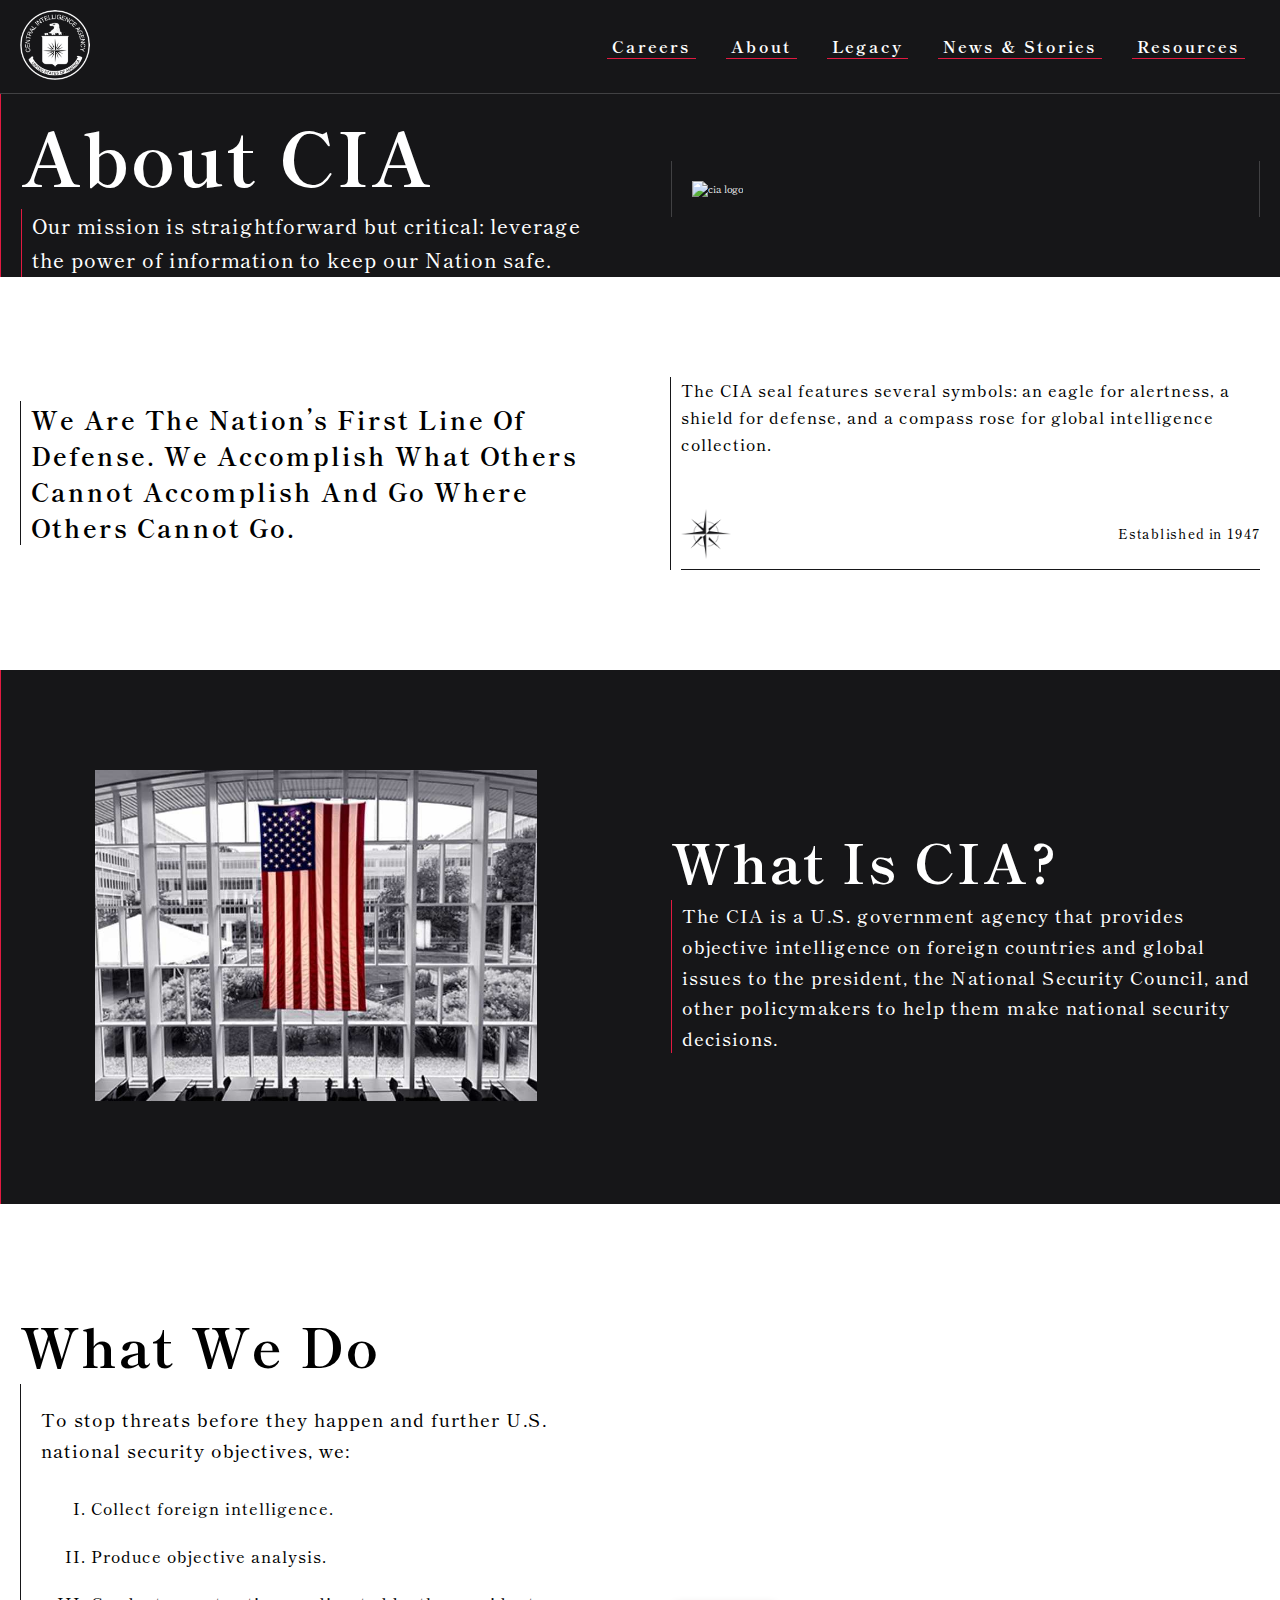
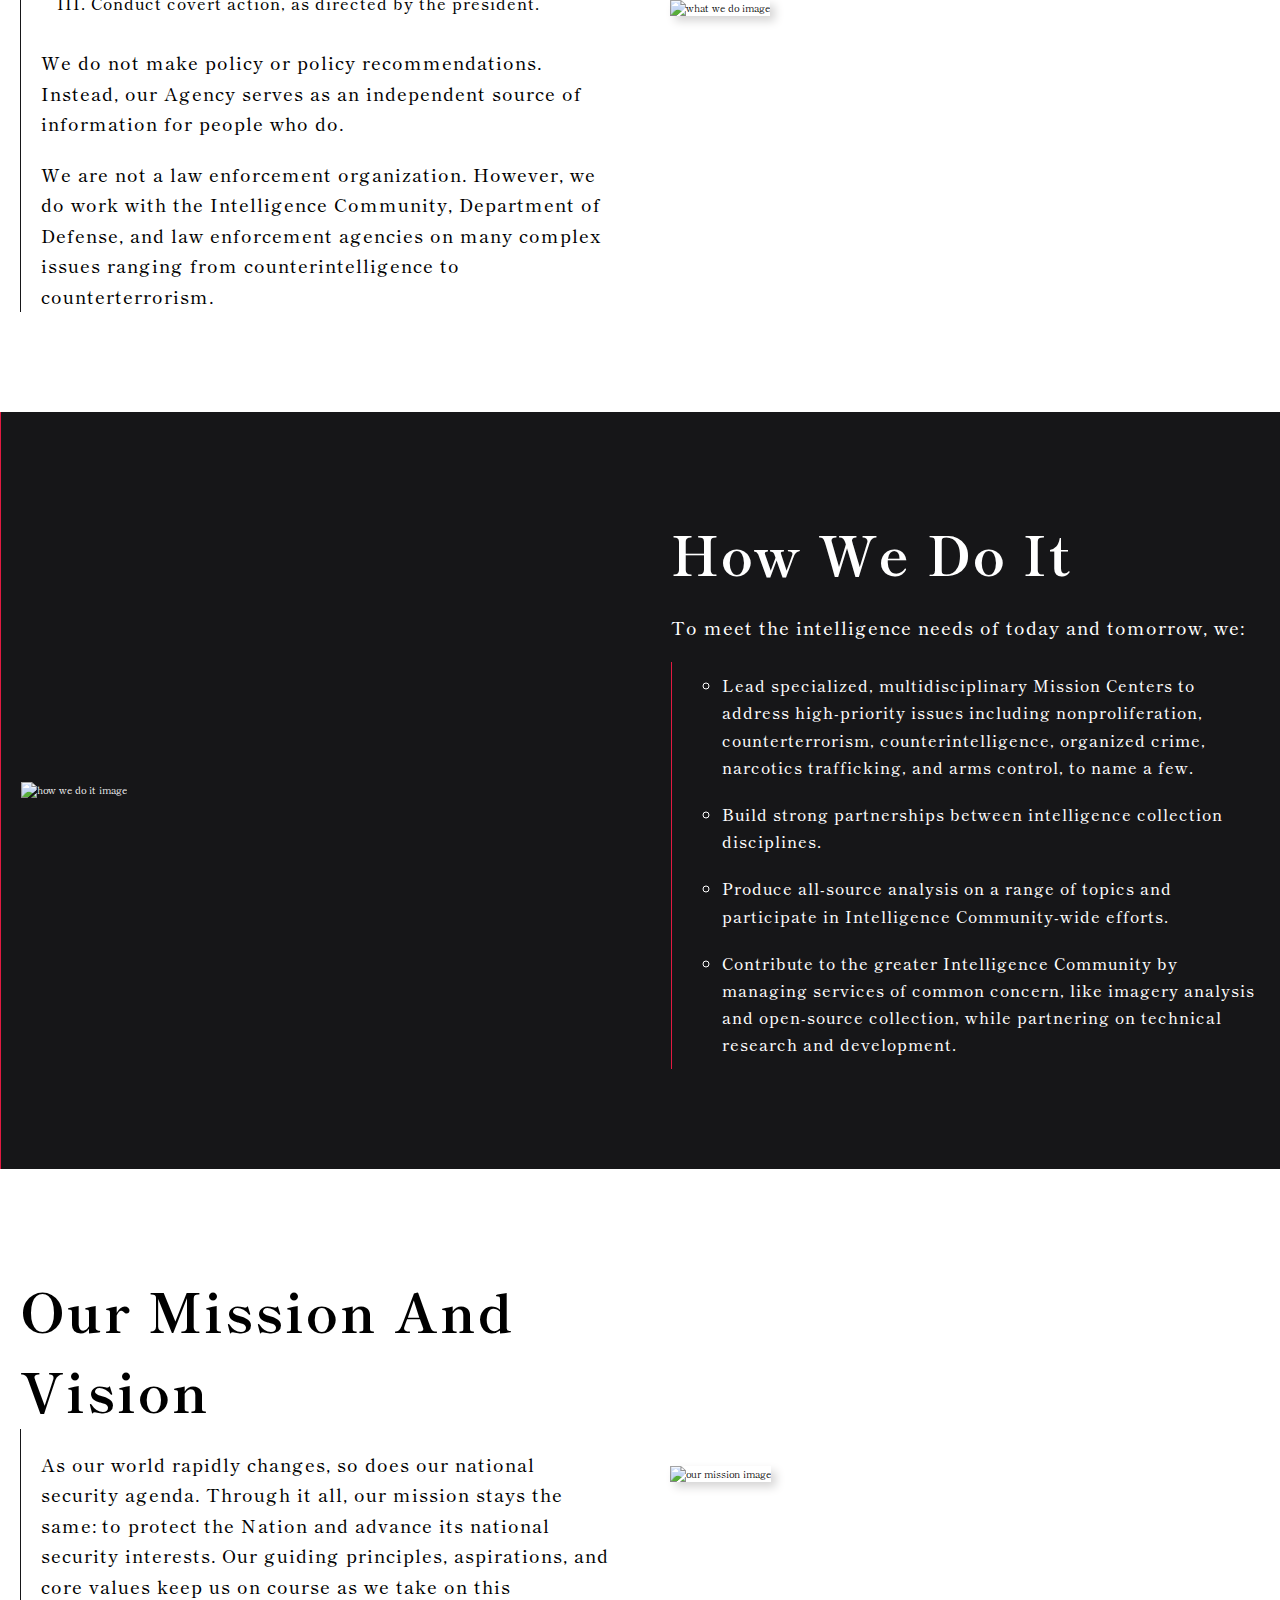
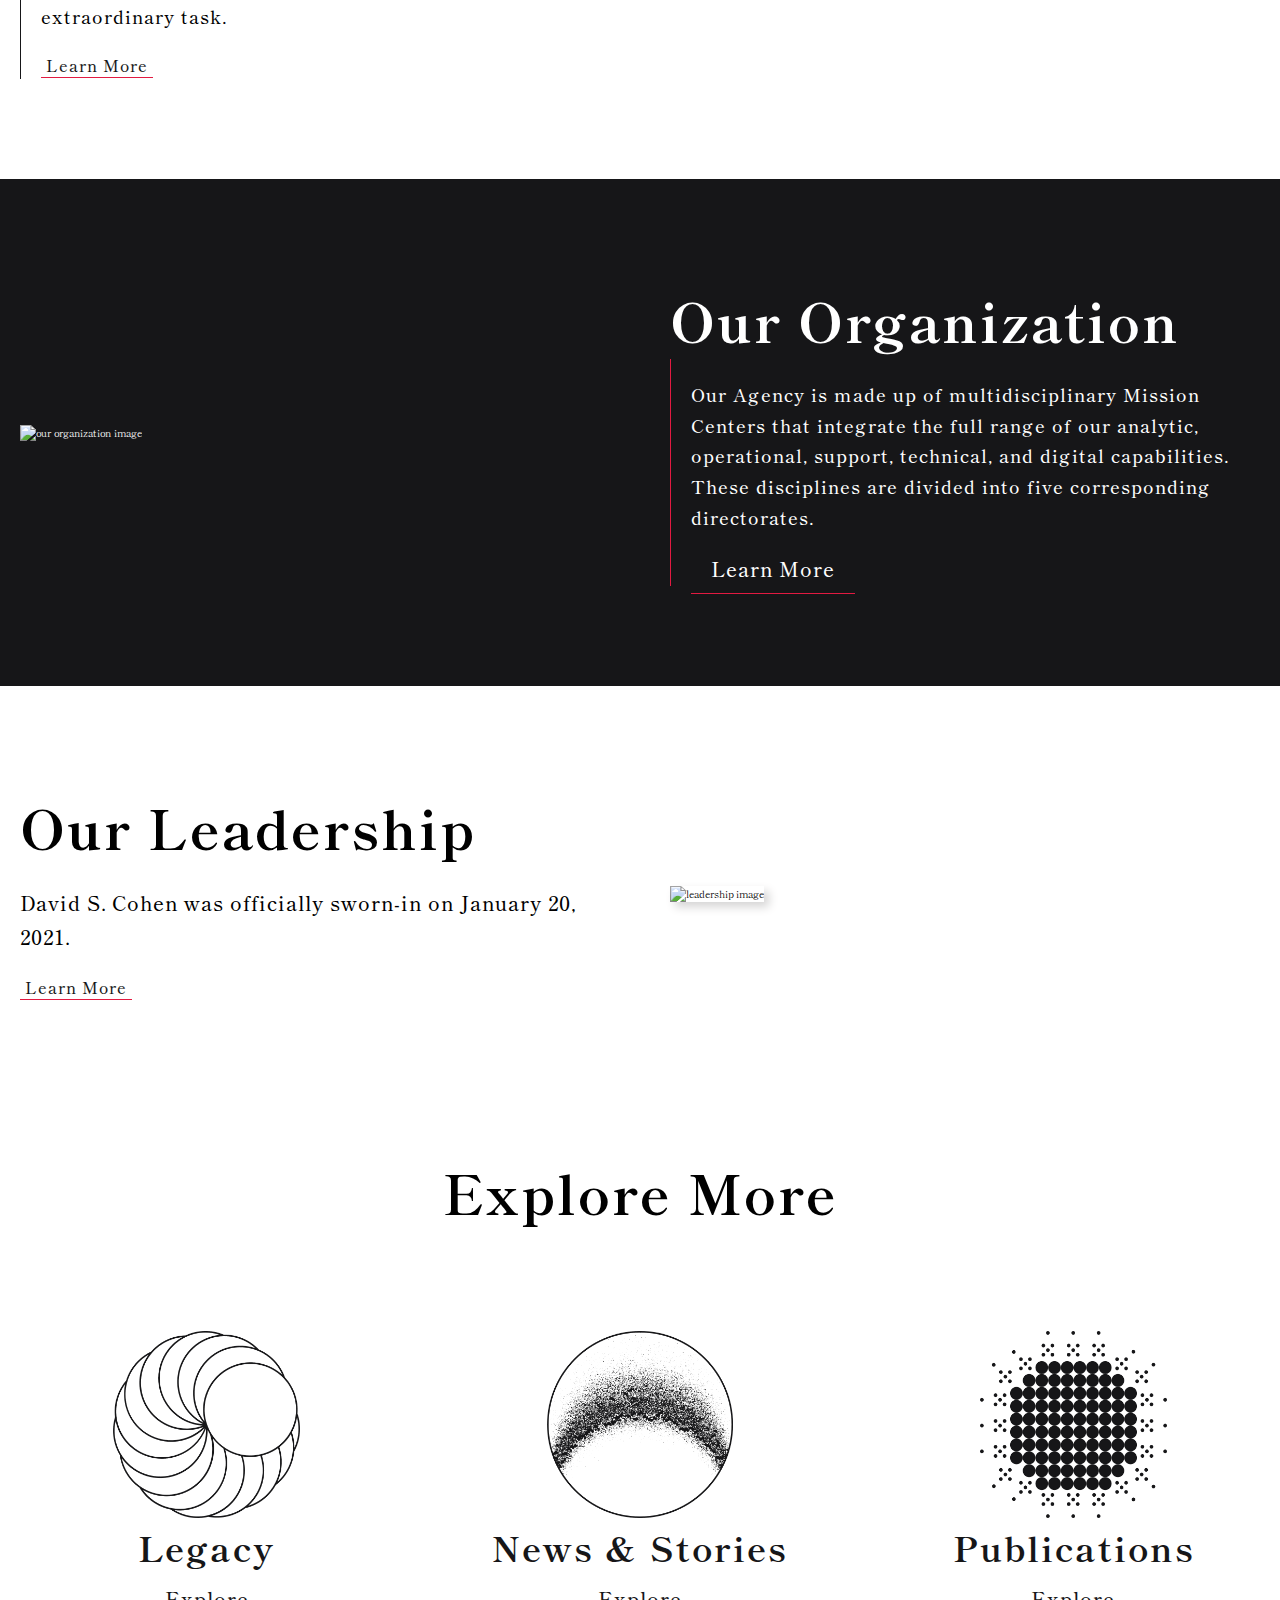
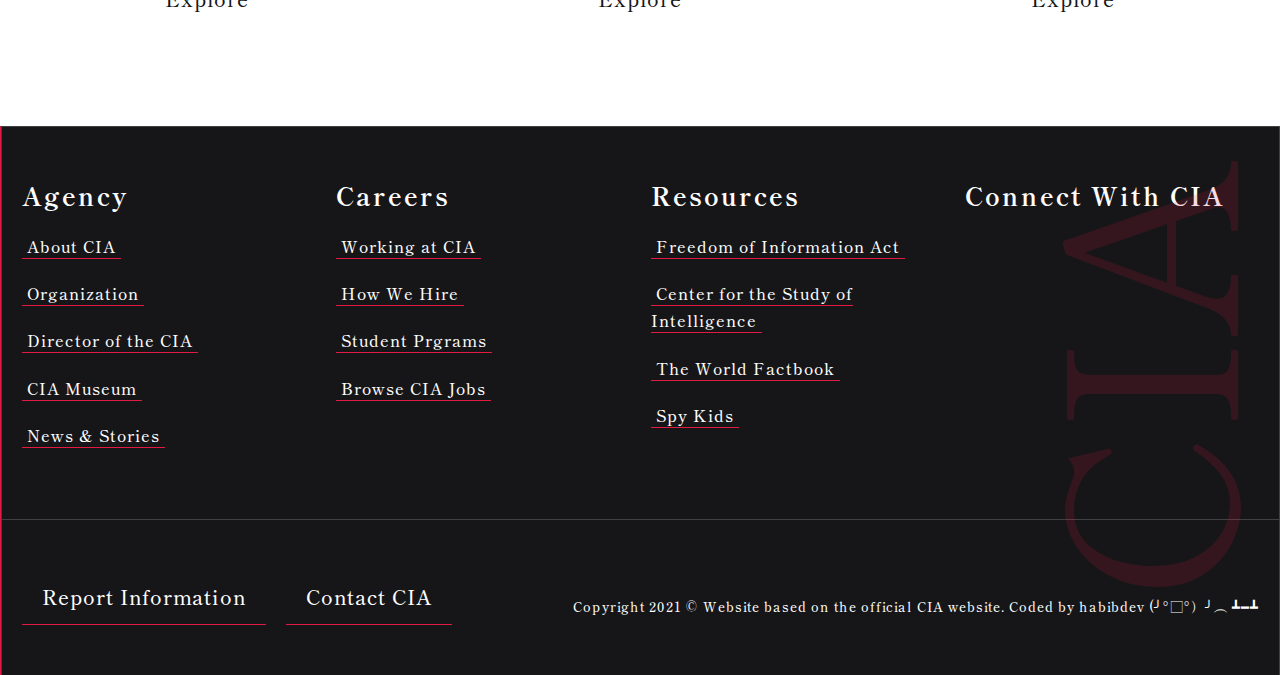
==== commit b2c5bcec: "created explore section on about page & created img shadow variable" ====
--- a/about.html
+++ b/about.html
@@ -253,6 +253,55 @@
           </div>
         </div>
       </section>
+
+      <!-- leadership -->
+      <section class="leadership py-5">
+        <div class="leadership-content">
+          <div class="leadership-content-info">
+            <h2>Our Leadership</h2>
+            <p class="py-2">
+              David S. Cohen was officially sworn-in on January 20, 2021.
+            </p>
+            <div class="cia-link">
+              <a href="#!">Learn More</a>
+            </div>
+          </div>
+          <div class="leadership-content-img">
+            <img src="img/about/leadership.jpg" alt="leadership image" />
+          </div>
+        </div>
+      </section>
+
+      <!-- explore -->
+      <section class="explore py-5">
+        <h2 class="pb-5">Explore More</h2>
+        <div class="explore-cards">
+          <a href="#!" class="explore-card">
+            <img src="img/about/aboutcard-1.png" alt="about card one" />
+            <h4>Legacy</h4>
+            <div class="explore-card-footer">
+              <p class="py-1">Explore</p>
+              <i class="fas fa-chevron-down"></i>
+            </div>
+          </a>
+          <a href="#!" class="explore-card">
+            <img src="img/about/aboutcard-2.png" alt="about card two" />
+            <h4>News & Stories</h4>
+            <div class="explore-card-footer">
+              <p class="py-1">Explore</p>
+              <i class="fas fa-chevron-down"></i>
+            </div>
+          </a>
+          <a href="#!" class="explore-card">
+            <img src="img/about/aboutcard-3.png" alt="about card three" />
+            <h4>Publications</h4>
+            <div class="explore-card-footer">
+              <p class="py-1">Explore</p>
+              <i class="fas fa-chevron-down"></i>
+            </div>
+          </a>
+        </div>
+      </section>
     </main>
 
     <!-- footer -->
--- a/css/main.min.css
+++ b/css/main.min.css
@@ -1,2 +1,2 @@
-@import url("https://fonts.googleapis.com/css2?family=Shippori+Mincho:wght@400;500;600;700;800&display=swap");.m-1{margin:1rem}.my-1{margin:1rem 0}.mx-1{margin:0 1rem}.mt-1{margin-top:1rem}.mr-1{margin-right:1rem}.mb-1{margin-bottom:1rem}.ml-1{margin-left:1rem}.p-1{padding:1rem}.py-1{padding:1rem 0}.px-1{padding:0 1rem}.pt-1{padding-top:1rem}.pr-1{padding-right:1rem}.pb-1{padding-bottom:1rem}.pl-1{padding-left:1rem}.m-2{margin:2rem}.my-2{margin:2rem 0}.mx-2{margin:0 2rem}.mt-2{margin-top:2rem}.mr-2{margin-right:2rem}.mb-2{margin-bottom:2rem}.ml-2{margin-left:2rem}.p-2{padding:2rem}.py-2{padding:2rem 0}.px-2{padding:0 2rem}.pt-2{padding-top:2rem}.pr-2{padding-right:2rem}.pb-2{padding-bottom:2rem}.pl-2{padding-left:2rem}.m-3{margin:3rem}.my-3{margin:3rem 0}.mx-3{margin:0 3rem}.mt-3{margin-top:3rem}.mr-3{margin-right:3rem}.mb-3{margin-bottom:3rem}.ml-3{margin-left:3rem}.p-3{padding:3rem}.py-3{padding:3rem 0}.px-3{padding:0 3rem}.pt-3{padding-top:3rem}.pr-3{padding-right:3rem}.pb-3{padding-bottom:3rem}.pl-3{padding-left:3rem}.m-4{margin:4rem}.my-4{margin:4rem 0}.mx-4{margin:0 4rem}.mt-4{margin-top:4rem}.mr-4{margin-right:4rem}.mb-4{margin-bottom:4rem}.ml-4{margin-left:4rem}.p-4{padding:4rem}.py-4{padding:4rem 0}.px-4{padding:0 4rem}.pt-4{padding-top:4rem}.pr-4{padding-right:4rem}.pb-4{padding-bottom:4rem}.pl-4{padding-left:4rem}.m-5{margin:5rem}.my-5{margin:5rem 0}.mx-5{margin:0 5rem}.mt-5{margin-top:5rem}.mr-5{margin-right:5rem}.mb-5{margin-bottom:5rem}.ml-5{margin-left:5rem}.p-5{padding:5rem}.py-5{padding:5rem 0}.px-5{padding:0 5rem}.pt-5{padding-top:5rem}.pr-5{padding-right:5rem}.pb-5{padding-bottom:5rem}.pl-5{padding-left:5rem}*,*::before,*::after{margin:0;padding:0;box-sizing:border-box;text-decoration:none;list-style:none}html{font-size:62.5%;scroll-behavior:smooth}body{font-family:"Shippori Mincho", serif}img{width:100%;object-fit:cover}button{cursor:pointer;font-family:inherit}input{font-family:inherit}@media (prefers-reduced-motion: reduce){*,::before,::after{animation-delay:-1ms !important;animation-duration:1ms !important;animation-iteration-count:1 !important;background-attachment:initial !important;scroll-behavior:auto !important;transition-duration:0s !important;transition-delay:0s !important}}.cia-btn,.cia-btn-light{font-weight:500;letter-spacing:0.1rem;line-height:1.7;font-family:inherit;color:#fff;padding:1rem 2rem;font-size:2rem;text-align:center;transition:0.3s ease-in-out;border-bottom:0.1rem solid #e21a41}.cia-btn i,.cia-btn-light i{transform:rotate(-45deg);transition:0.3s ease-in-out}.cia-btn:hover,.cia-btn-light:hover,.cia-btn:focus,.cia-btn-light:focus{border:0.1rem solid #e21a41;box-shadow:0.5rem 0.5rem 0 #e21a41;outline:0}.cia-btn:hover i,.cia-btn-light:hover i,.cia-btn:focus i,.cia-btn-light:focus i{transform:rotate(0)}.cia-btn-light{color:#161618}.cia-link,.cia-link-light{overflow:hidden}.cia-link a,.cia-link-light a{font-weight:500;letter-spacing:0.1rem;line-height:1.7;font-size:1.6rem;color:#161618;border-bottom:0.1rem solid #e21a41;position:relative;transition:0.4s ease-in-out;z-index:1;padding:0 0.5rem}.cia-link a:hover,.cia-link-light a:hover,.cia-link a:focus,.cia-link-light a:focus{color:#fff;outline:0}.cia-link a:hover::before,.cia-link-light a:hover::before,.cia-link a:focus::before,.cia-link-light a:focus::before{transform:translateX(0)}.cia-link a::before,.cia-link-light a::before{content:"";position:absolute;top:0;left:0;width:100%;height:100%;display:block;background-color:#e21a41;transform:translateX(-200%);transition:0.4s ease-in-out;z-index:-1}.cia-link-light a{color:#fff}.cia-link-light:hover,.cia-link-light:focus{color:#161618}.navbar{background:#161618;position:fixed;width:100%;transition:all 0.3s ease;padding:1rem 2rem;border-bottom:0.1rem solid #414143;z-index:100}.navbar-content{display:flex;align-items:center;justify-content:space-between}.navbar-content .navbar-logo img{width:7rem}.navbar-content .navbar-links{display:flex}@media (max-width: 900px){.navbar-content .navbar-links{display:none}}.navbar-content .navbar-links .cia-link-light{margin:1.5rem}.navbar-content .navbar-links .navbar-link{font-weight:700;letter-spacing:0.2rem;text-transform:capitalize}.navbar.navbarScroll{padding:0.5rem 0.5rem}.footer{background:#161618;border-top:0.1rem solid #414143;border-left:0.1rem solid #e21a41;position:relative;overflow-x:hidden}.footer .footer-cia-bg{color:#e21a41;opacity:0.15;font-size:23.5rem;position:absolute;top:15%;right:-6%;transform:rotate(-90deg);pointer-events:none}@media (max-width: 700px){.footer .footer-cia-bg{right:-20%}}@media (max-width: 400px){.footer .footer-cia-bg{right:-30%}}.footer-top{max-width:1400px;margin:0 auto;padding:5rem 2rem;display:grid;grid-template-columns:repeat(4, 1fr);gap:2rem;border-left:0.1rem solid #414143;border-right:0.1rem solid #414143}@media (max-width: 900px){.footer-top{grid-template-columns:repeat(2, 1fr)}}@media (max-width: 700px){.footer-top{grid-template-columns:1fr}}.footer-top h4{font-weight:700;letter-spacing:0.2rem;text-transform:capitalize;color:#fff;font-size:2.5rem}.footer-top .footer-link{margin:2rem 0}.footer-top .footer-social-links a{font-size:2.5rem;color:#fff;transition:all 0.3s ease-in-out}.footer-top .footer-social-links a:hover,.footer-top .footer-social-links a:focus{color:#e21a41}.footer-bottom{max-width:1400px;margin:0 auto;padding:5rem 2rem;display:flex;align-items:center;justify-content:space-between;flex-wrap:wrap;border-top:0.1rem solid #414143;border-left:0.1rem solid #414143;border-right:0.1rem solid #414143}.footer-bottom .footer-btn-group{display:flex;flex-wrap:wrap}.footer-bottom .copyright p{font-weight:500;letter-spacing:0.1rem;line-height:1.7;color:#fff;font-size:1.3rem;padding-top:2rem}.menu-navbar{width:300px;height:100%;background-color:#161618;position:fixed;top:0;right:-300px;display:flex;justify-content:center;align-items:center;transition:right 0.8s cubic-bezier(0.4, 0.2, 0.1, 1);z-index:1000}.change{right:0}.hamburger-menu{position:fixed;top:3rem;right:2.5rem;display:none;z-index:1001}.hamburger-menu:focus{outline:auto}@media (max-width: 900px){.hamburger-menu{display:block}}.hamburger-menu i{color:#fff;font-size:3.5rem}.nav-logo img{width:10rem}.nav-list{text-align:left;padding:3rem;border-radius:5rem}.nav-list input{position:relative;padding:0.5rem 1rem;border:0.1rem solid #e21a41;background:transparent;color:#fff;font-size:1.6rem}.nav-list i{position:absolute;top:1rem;right:1rem;font-size:1.6rem;color:#e21a41}.nav-item{position:relative;margin:2rem 0;display:flex;align-items:center}.nav-link{font-size:2rem;color:#fff;letter-spacing:0.1rem;position:relative;padding:0.3rem 0}.nav-link::before,.nav-link::after{content:"";width:100%;height:0.2rem;background-color:#e21a41;position:absolute;left:0;transform:scaleX(0);transition:transform 0.5s}.nav-link::before{top:0;transform-origin:right}.nav-link::after{bottom:0;transform-origin:left}.nav-link:hover::before{transform:scaleY(1)}.nav-link:hover::after{transform:scaleX(1)}.hidden{display:none}.overlay{position:fixed;top:0;left:0;width:100%;height:100%;background-color:rgba(0,0,0,0.6);backdrop-filter:blur(3px);z-index:200}.home-hero{background:#161618;border-left:0.1rem solid #e21a41;overflow:hidden}.home-hero-content{max-width:1400px;margin:0 auto;display:grid;grid-template-columns:repeat(2, 1fr);gap:2rem;align-items:center;color:#fff;border-left:0.1rem solid #414143;padding:0 2rem}@media (max-width: 900px){.home-hero-content{grid-template-columns:1fr}.home-hero-content-info{order:-1}}.home-hero-content .home-hero-info{padding:10rem 0}.home-hero-content .home-hero-info .home-hero-desc{border-left:0.1rem solid #e21a41;padding-left:1rem}.home-hero-content .home-hero-info h1{font-weight:700;letter-spacing:0.2rem;text-transform:capitalize;font-size:6.5rem}.home-hero-content .home-hero-info h5{font-weight:700;letter-spacing:0.2rem;text-transform:capitalize;font-size:2rem}.home-hero-content .home-hero-info p{font-weight:500;letter-spacing:0.1rem;line-height:1.7;font-size:1.6rem}.home-hero-content .hero-img{margin:-0.5rem}.home-hero-content img{border-left:0.1rem solid #414143;border-right:0.1rem solid #414143;padding-top:15rem}@media (max-width: 900px){.home-hero-content img{padding-top:5rem}}.agency-content{max-width:1400px;margin:0 auto;padding:5rem 2rem;display:grid;grid-template-columns:repeat(2, 1fr);gap:2rem;align-items:center}@media (max-width: 900px){.agency-content{grid-template-columns:1fr}.agency-content-info{order:-1}}.agency-content-img{order:-1;text-align:center}@media (max-width: 900px){.agency-content-img{padding-bottom:5rem}}.agency-content-img img{width:10rem}.agency-content-img h2{font-weight:700;letter-spacing:0.2rem;text-transform:capitalize;font-size:3.5rem}.agency-content-info{border-left:0.1rem solid #161618;border-right:0.1rem solid #161618;padding:0 2rem}.agency-content-info h3{font-weight:700;letter-spacing:0.2rem;text-transform:capitalize;font-size:3rem}.agency-content-info p{font-weight:500;letter-spacing:0.1rem;line-height:1.7;font-size:1.8rem}.legacy{background:#161618;border-left:0.1rem solid #e21a41}.legacy-content{max-width:1400px;margin:0 auto;padding:5rem 2rem;display:grid;grid-template-columns:repeat(2, 1fr);gap:2rem;align-items:center;color:#fff}@media (max-width: 900px){.legacy-content{grid-template-columns:1fr}.legacy-content-info{order:-1}}.legacy-content-img{text-align:center}.legacy-content-img img{width:75%}.legacy-content-info{border-left:0.1rem solid #414143;border-right:0.1rem solid #414143;padding:0 2rem 5rem 2rem}.legacy-content-info h2{font-weight:700;letter-spacing:0.2rem;text-transform:capitalize;font-size:3.5rem}.legacy-content-info h4{font-weight:700;letter-spacing:0.2rem;text-transform:capitalize;font-size:2.5rem}.legacy-content-info p{font-weight:500;letter-spacing:0.1rem;line-height:1.7;font-size:1.8rem}.stories{padding:5rem 2rem;max-width:1400px;margin:0 auto}.stories h2{font-weight:700;letter-spacing:0.2rem;text-transform:capitalize;font-size:3.5rem}.stories-cards{display:grid;grid-template-columns:repeat(3, 1fr);gap:2rem;align-items:center}@media (max-width: 900px){.stories-cards{grid-template-columns:1fr}}.stories .stories-card{color:#161618;border:0.2rem solid #161618;transition:all 0.3s ease-in-out;box-shadow:0.1rem 0.1rem 1rem #f2f2f2;display:flex;flex-direction:column;justify-content:space-around;height:100%;overflow:hidden}.stories .stories-card img{width:100%;height:100%;transition:all 0.3s ease-in-out}.stories .stories-card:hover,.stories .stories-card:focus{border:0.2rem solid #e21a41;box-shadow:0.1rem 0.1rem 1rem #f2f2f2;transition:all 0.3s ease-in-out}.stories .stories-card:hover img,.stories .stories-card:focus img{transform:scale(1.05)}.stories .stories-card:hover p,.stories .stories-card:focus p{color:#e21a41;border-right:0.2rem solid #e21a41}.stories .stories-card:hover i,.stories .stories-card:focus i{transform:rotate(0);color:#e21a41}.stories .stories-card:hover h2,.stories .stories-card:focus h2{color:#e21a41}.stories .stories-card:hover .stories-card-footer,.stories .stories-card:focus .stories-card-footer{border-top:0.2rem solid #e21a41}.stories .stories-card:focus{outline:0}.stories .stories-card-info{padding:2rem 2rem}.stories .stories-card-info h2{font-weight:700;letter-spacing:0.2rem;text-transform:capitalize;font-size:3rem;transition:all 0.3s ease-in-out}.stories .stories-card-footer{display:flex;align-items:center;justify-content:space-between;border-top:0.2rem solid #161618;transition:all 0.3s ease-in-out}.stories .stories-card-footer p{font-weight:500;letter-spacing:0.1rem;line-height:1.7;font-size:1.8rem;border-right:0.2rem solid #161618;padding:1rem;transition:all 0.3s ease-in-out}.stories .stories-card-footer i{font-size:2.5rem;transform:rotate(-45deg);padding:1rem;transition:all 0.3s ease-in-out}.factbook{background:#000;border-left:0.1rem solid #e21a41}.factbook-content{padding:5rem 2rem;max-width:1400px;margin:0 auto;display:grid;grid-template-columns:repeat(2, 1fr);gap:2rem;align-items:center;color:#fff}@media (max-width: 900px){.factbook-content{grid-template-columns:1fr}.factbook-content-info{order:-1}}.factbook-content-info h2{font-weight:700;letter-spacing:0.2rem;text-transform:capitalize;font-size:3.5rem}.factbook-content-info p{font-weight:500;letter-spacing:0.1rem;line-height:1.7;font-size:2rem}.careers-hero{background:#161618;border-left:0.1rem solid #e21a41;overflow:hidden}.careers-hero-content{max-width:1400px;margin:0 auto;display:grid;grid-template-columns:repeat(2, 1fr);gap:2rem;align-items:center;color:#fff;border-left:0.1rem solid #414143;padding:0 2rem}@media (max-width: 900px){.careers-hero-content{grid-template-columns:1fr}.careers-hero-content-info{order:-1}}.careers-hero-content .careers-hero-info{padding:10rem 0}.careers-hero-content .careers-hero-info .careers-hero-desc{border-left:0.1rem solid #e21a41;padding-left:1rem}.careers-hero-content .careers-hero-info h1{font-weight:700;letter-spacing:0.2rem;text-transform:capitalize;font-size:6.5rem}.careers-hero-content .careers-hero-info h5{font-weight:700;letter-spacing:0.2rem;text-transform:capitalize;font-size:2rem}.careers-hero-content .careers-hero-info p{font-weight:500;letter-spacing:0.1rem;line-height:1.7;font-size:1.6rem}.careers-hero-content .careers-hero-info small{font-weight:500;letter-spacing:0.1rem;line-height:1.7;font-size:1.3rem}.careers-hero-content .careers-hero-info .careers-hero-search{position:relative}.careers-hero-content .careers-hero-info .careers-hero-search input{font-size:2rem;padding:1rem 2rem;width:100%;background:transparent;border:0;border-bottom:0.1rem solid #e21a41;color:#fff}.careers-hero-content .careers-hero-info .careers-hero-search i{position:absolute;top:3.7rem;right:2rem;font-size:2rem;color:#e21a41}.careers-hero-content .hero-img{margin:-0.5rem}.careers-hero-content img{border-left:0.1rem solid #414143;border-right:0.1rem solid #414143;padding-top:15rem}@media (max-width: 900px){.careers-hero-content img{padding-top:5rem}}.student-program-content{max-width:1400px;margin:0 auto;display:grid;grid-template-columns:repeat(2, 1fr);gap:2rem;align-items:center;padding:5rem 2rem;gap:6rem}@media (max-width: 900px){.student-program-content{grid-template-columns:1fr}.student-program-content-info{order:-1}}.student-program-content .student-program-info{border-left:0.1rem solid #161618;padding-left:2rem}.student-program-content .student-program-info h2{font-weight:700;letter-spacing:0.2rem;text-transform:capitalize;font-size:3.5rem}.student-program-content .student-program-info p{font-weight:500;letter-spacing:0.1rem;line-height:1.7;font-size:2rem}@media (max-width: 900px){.student-program-content .student-program-info{padding-bottom:2rem}}.language-content{max-width:1400px;margin:0 auto;display:grid;grid-template-columns:repeat(2, 1fr);gap:2rem;align-items:center;padding:5rem 2rem;gap:6rem}@media (max-width: 900px){.language-content{grid-template-columns:1fr}.language-content-info{order:-1}}.language-content .language-info{border-left:0.1rem solid #161618;padding-left:2rem}@media (max-width: 900px){.language-content .language-info{order:-1}}.language-content .language-info h2{font-weight:700;letter-spacing:0.2rem;text-transform:capitalize;font-size:3.5rem}.language-content .language-info p{font-weight:500;letter-spacing:0.1rem;line-height:1.7;font-size:2rem}@media (max-width: 900px){.language-content .language-info{padding-bottom:2rem}}.life-at-cia{background:#161618;border-left:0.1rem solid #e21a41}.life-at-cia-content{max-width:1400px;margin:0 auto;padding:5rem 2rem;color:#fff}.life-at-cia-content .life-at-cia-title{display:flex;align-items:center;justify-content:space-around;flex-wrap:wrap}.life-at-cia-content .life-at-cia-title h2{font-weight:700;letter-spacing:0.2rem;text-transform:capitalize;font-size:5.5rem}@media (max-width: 900px){.life-at-cia-content .life-at-cia-title h2{text-align:center}}.life-at-cia-content .life-at-cia-title p{font-weight:500;letter-spacing:0.1rem;line-height:1.7;font-size:1.6rem;width:50%}@media (max-width: 900px){.life-at-cia-content .life-at-cia-title p{width:100%;text-align:center}}.life-at-cia-content .glide .glide__slide{display:grid;grid-template-columns:2fr 1fr;align-items:center;background-color:#fff;color:#161618}@media (max-width: 700px){.life-at-cia-content .glide .glide__slide{grid-template-columns:1fr}}.life-at-cia-content .glide .glide__slide:hover{cursor:grab}.life-at-cia-content .glide .glide__slide:active{cursor:grabbing}.life-at-cia-content .glide .glide__slide blockquote{padding:2rem}.life-at-cia-content .glide .glide__slide blockquote h5{font-weight:500;letter-spacing:0.1rem;line-height:1.7;font-size:3.5rem}@media (max-width: 1230px){.life-at-cia-content .glide .glide__slide blockquote h5{font-size:2.5rem}}.life-at-cia-content .glide .glide__slide blockquote .quote-bottom{display:flex;justify-content:space-between;align-items:center;border-top:0.1rem solid #161618}.life-at-cia-content .glide .glide__slide blockquote .quote-bottom cite{font-weight:500;letter-spacing:0.1rem;line-height:1.7;font-size:2rem}.life-at-cia-content .glide .glide__slide blockquote .quote-bottom i{font-size:3.5rem}.life-at-cia-content .glide .glide__slide img{width:100%;background:#161618}@media (max-width: 700px){.life-at-cia-content .glide .glide__slide img{order:-1}}.life-at-cia-content .glide .controls{text-align:center}.life-at-cia-content .glide .controls button{background:transparent;border:0.1rem solid #e21a41;color:#e21a41;margin:2rem;font-size:2.5rem;padding:1rem 2rem}.featured-jobs-content{max-width:1400px;margin:0 auto;padding:5rem 2rem}.featured-jobs-content .featured-jobs-title{display:flex;align-items:center;justify-content:space-around;flex-wrap:wrap}.featured-jobs-content .featured-jobs-title h2{font-weight:700;letter-spacing:0.2rem;text-transform:capitalize;font-size:5.5rem}@media (max-width: 900px){.featured-jobs-content .featured-jobs-title h2{text-align:center}}.featured-jobs-content .featured-jobs-title p{font-weight:500;letter-spacing:0.1rem;line-height:1.7;font-size:1.6rem;width:50%}@media (max-width: 900px){.featured-jobs-content .featured-jobs-title p{width:100%;text-align:center}}.featured-jobs-content .featured-jobs-cards{display:grid;grid-template-columns:repeat(2, 1fr);gap:2rem;align-items:center;gap:6rem}@media (max-width: 900px){.featured-jobs-content .featured-jobs-cards{grid-template-columns:1fr}.featured-jobs-content .featured-jobs-cards-info{order:-1}}.featured-jobs-content .featured-jobs-cards .featured-jobs-card{color:#161618;border:0.1rem solid #161618;transition:all 0.3s ease-in-out}.featured-jobs-content .featured-jobs-cards .featured-jobs-card:hover,.featured-jobs-content .featured-jobs-cards .featured-jobs-card:focus{border:0.1rem solid #e21a41;outline:0}.featured-jobs-content .featured-jobs-cards .featured-jobs-card:hover .featured-jobs-card-header,.featured-jobs-content .featured-jobs-cards .featured-jobs-card:focus .featured-jobs-card-header{border-bottom:0.1rem solid #e21a41}.featured-jobs-content .featured-jobs-cards .featured-jobs-card:hover .featured-jobs-card-header h2,.featured-jobs-content .featured-jobs-cards .featured-jobs-card:focus .featured-jobs-card-header h2{border-bottom:0.1rem solid #e21a41;background-color:#e21a41;color:#fff}.featured-jobs-content .featured-jobs-cards .featured-jobs-card:hover .featured-jobs-card-info,.featured-jobs-content .featured-jobs-cards .featured-jobs-card:focus .featured-jobs-card-info{border-bottom:0.1rem solid #e21a41}.featured-jobs-content .featured-jobs-cards .featured-jobs-card:hover .featured-jobs-card-footer i,.featured-jobs-content .featured-jobs-cards .featured-jobs-card:focus .featured-jobs-card-footer i{transform:rotate(0);color:#e21a41}.featured-jobs-content .featured-jobs-cards .featured-jobs-card-header{border-bottom:0.1rem solid #161618;transition:all 0.3s ease-in-out}.featured-jobs-content .featured-jobs-cards .featured-jobs-card-header h2{font-weight:700;letter-spacing:0.2rem;text-transform:capitalize;font-size:2.5rem;border-bottom:0.1rem solid #161618;padding:1rem;transition:all 0.3s ease-in-out}.featured-jobs-content .featured-jobs-cards .featured-jobs-card-header p{font-weight:500;letter-spacing:0.1rem;line-height:1.7;font-size:1.6rem;padding:1rem 1rem}.featured-jobs-content .featured-jobs-cards .featured-jobs-card-info{padding:1rem;border-bottom:0.1rem solid #161618;transition:all 0.3s ease-in-out}.featured-jobs-content .featured-jobs-cards .featured-jobs-card-info li{font-weight:500;letter-spacing:0.1rem;line-height:1.7;font-size:1.3rem;padding:1rem 0}.featured-jobs-content .featured-jobs-cards .featured-jobs-card-footer{display:flex;align-items:center;justify-content:space-between;padding:1rem}.featured-jobs-content .featured-jobs-cards .featured-jobs-card-footer p{font-weight:500;letter-spacing:0.1rem;line-height:1.7;font-size:1.8rem}.featured-jobs-content .featured-jobs-cards .featured-jobs-card-footer i{font-size:3rem;transform:rotate(-45deg);transition:all 0.3s ease-in-out}.why-work-at-cia{background:url("/img/careers/whyWorkAtCia.jpg") center center/cover no-repeat fixed}.why-work-at-cia-content{max-width:1000px;margin:0 auto;padding:5rem 2rem;color:#fff;background-color:#161618;text-align:center;border:0.2rem solid #e21a41}.why-work-at-cia-content h2{font-weight:700;letter-spacing:0.2rem;text-transform:capitalize;font-size:5.5rem}.why-work-at-cia-content p{font-weight:500;letter-spacing:0.1rem;line-height:1.7;font-size:1.8rem;width:75%;margin:0 auto}@media (max-width: 700px){.why-work-at-cia-content p{width:100%}}.career-about-content{max-width:1400px;margin:0 auto;padding:5rem 2rem;display:grid;grid-template-columns:repeat(4, 1fr);gap:2rem;gap:4rem}@media (max-width: 900px){.career-about-content{grid-template-columns:repeat(2, 1fr)}}@media (max-width: 700px){.career-about-content{grid-template-columns:1fr}}.career-about-content h4{font-weight:700;letter-spacing:0.2rem;text-transform:capitalize;font-size:3rem}.career-about-content p{font-weight:500;letter-spacing:0.1rem;line-height:1.7;font-size:1.6rem;border-left:0.1rem solid #161618;padding-left:1rem}.accommodations{background:url("/img/careers/park.jpg") center center/cover no-repeat fixed}.accommodations-content{display:grid;grid-template-columns:repeat(2, 1fr);gap:2rem;align-items:center;color:#fff}@media (max-width: 900px){.accommodations-content{grid-template-columns:1fr}.accommodations-content-info{order:-1}}.accommodations-content-info{padding:5rem 2rem;max-width:1400px;margin:0 auto;height:100%;width:100%;background-color:#161618;border:0.2rem solid #e21a41}.accommodations-content-info h2{font-weight:700;letter-spacing:0.2rem;text-transform:capitalize;font-size:3.5rem}.accommodations-content-info p{font-weight:500;letter-spacing:0.1rem;line-height:1.7;font-size:1.6rem;border-left:0.1rem solid #161618;padding-left:1rem}.accommodations-content-info a{color:#e21a41}.about-hero{background:#161618;border-left:0.1rem solid #e21a41}.about-hero-content{max-width:1400px;margin:0 auto;display:grid;grid-template-columns:repeat(2, 1fr);gap:2rem;align-items:center;color:#fff;gap:6rem;padding:10rem 2rem 0 2rem}@media (max-width: 900px){.about-hero-content{grid-template-columns:1fr}.about-hero-content-info{order:-1}}.about-hero-content .about-hero-info h1{font-weight:700;letter-spacing:0.2rem;text-transform:capitalize;font-size:7.5rem}.about-hero-content .about-hero-info p{font-weight:500;letter-spacing:0.1rem;line-height:1.7;font-size:2rem;border-left:0.1rem solid #e21a41;padding-left:1rem}.about-hero-content .about-hero-img{border-left:0.1rem solid #414143;border-right:0.1rem solid #414143}.about-hero-content .about-hero-img img{padding:2rem}.line-of-defense-content{max-width:1400px;margin:0 auto;padding:5rem 2rem;display:grid;grid-template-columns:repeat(2, 1fr);gap:2rem;align-items:center;gap:6rem}@media (max-width: 900px){.line-of-defense-content{grid-template-columns:1fr}.line-of-defense-content-info{order:-1}}.line-of-defense-content .line-of-defense-left{border-left:0.1rem solid #161618;padding-left:1rem}.line-of-defense-content .line-of-defense-left h2{font-weight:700;letter-spacing:0.2rem;text-transform:capitalize;font-size:2.5rem}.line-of-defense-content .line-of-defense-right{border-left:0.1rem solid #161618;padding-left:1rem}.line-of-defense-content .line-of-defense-right small{font-weight:500;letter-spacing:0.1rem;line-height:1.7;font-size:1.6rem}.line-of-defense-content .line-of-defense-bottom{display:flex;align-items:center;justify-content:space-between;border-bottom:0.1rem solid #161618;padding-bottom:1rem}.line-of-defense-content .line-of-defense-bottom img{width:5rem}.line-of-defense-content .line-of-defense-bottom small{font-weight:500;letter-spacing:0.1rem;line-height:1.7;font-size:1.3rem}.what-is-cia{background-color:#161618;border-left:0.1rem solid #e21a41}.what-is-cia-content{max-width:1400px;margin:0 auto;display:grid;grid-template-columns:repeat(2, 1fr);gap:2rem;align-items:center;padding:5rem 2rem;gap:6rem;color:#fff}@media (max-width: 900px){.what-is-cia-content{grid-template-columns:1fr}.what-is-cia-content-info{order:-1}}.what-is-cia-content-img{text-align:center}.what-is-cia-content-img img{width:75%}.what-is-cia-content-info h2{font-weight:700;letter-spacing:0.2rem;text-transform:capitalize;font-size:5.5rem}.what-is-cia-content-info p{font-weight:500;letter-spacing:0.1rem;line-height:1.7;font-size:1.8rem;border-left:0.1rem solid #e21a41;padding-left:1rem}.what-we-do-content{max-width:1400px;margin:0 auto;padding:5rem 2rem;display:grid;grid-template-columns:repeat(2, 1fr);gap:2rem;align-items:center;gap:6rem}@media (max-width: 900px){.what-we-do-content{grid-template-columns:1fr}.what-we-do-content-info{order:-1}}.what-we-do-content-info-inner{border-left:0.1rem solid #161618;padding-left:2rem}.what-we-do-content-info h2{font-weight:700;letter-spacing:0.2rem;text-transform:capitalize;font-size:5.5rem}.what-we-do-content-info p{font-weight:500;letter-spacing:0.1rem;line-height:1.7;font-size:1.8rem}.what-we-do-content-info ul{padding-left:5rem}.what-we-do-content-info li{font-weight:500;letter-spacing:0.1rem;line-height:1.7;font-size:1.6rem;list-style:upper-roman;padding:1rem 0}.how-we-do-it{background:#161618;border-left:0.1rem solid #e21a41}.how-we-do-it-content{max-width:1400px;margin:0 auto;padding:5rem 2rem;display:grid;grid-template-columns:repeat(2, 1fr);gap:2rem;align-items:center;color:#fff;gap:6rem}@media (max-width: 900px){.how-we-do-it-content{grid-template-columns:1fr}.how-we-do-it-content-info{order:-1}}.how-we-do-it-content-info h2{font-weight:700;letter-spacing:0.2rem;text-transform:capitalize;font-size:5.5rem}.how-we-do-it-content-info p{font-weight:500;letter-spacing:0.1rem;line-height:1.7;font-size:1.8rem}.how-we-do-it-content-info ul{padding-left:5rem;border-left:0.1rem solid #e21a41}.how-we-do-it-content-info li{font-weight:500;letter-spacing:0.1rem;line-height:1.7;font-size:1.6rem;list-style:circle;padding:1rem 0}.our-mission-content{max-width:1400px;margin:0 auto;display:grid;grid-template-columns:repeat(2, 1fr);gap:2rem;align-items:center;padding:5rem 2rem;gap:6rem}@media (max-width: 900px){.our-mission-content{grid-template-columns:1fr}.our-mission-content-info{order:-1}}.our-mission-content-info h2{font-weight:700;letter-spacing:0.2rem;text-transform:capitalize;font-size:5.5rem}.our-mission-content-info p{font-weight:500;letter-spacing:0.1rem;line-height:1.7;font-size:1.8rem}.our-mission-content-info-inner{border-left:0.1rem solid #161618;padding-left:2rem}.our-organization{background:#161618}.our-organization-content{max-width:1400px;margin:0 auto;display:grid;grid-template-columns:repeat(2, 1fr);gap:2rem;align-items:center;padding:5rem 2rem;gap:6rem;color:#fff}@media (max-width: 900px){.our-organization-content{grid-template-columns:1fr}.our-organization-content-info{order:-1}}.our-organization-content-info h2{font-weight:700;letter-spacing:0.2rem;text-transform:capitalize;font-size:5.5rem}.our-organization-content-info p{font-weight:500;letter-spacing:0.1rem;line-height:1.7;font-size:1.8rem}.our-organization-content-info-inner{border-left:0.1rem solid #e21a41;padding-left:2rem}
+@import url("https://fonts.googleapis.com/css2?family=Shippori+Mincho:wght@400;500;600;700;800&display=swap");.m-1{margin:1rem}.my-1{margin:1rem 0}.mx-1{margin:0 1rem}.mt-1{margin-top:1rem}.mr-1{margin-right:1rem}.mb-1{margin-bottom:1rem}.ml-1{margin-left:1rem}.p-1{padding:1rem}.py-1{padding:1rem 0}.px-1{padding:0 1rem}.pt-1{padding-top:1rem}.pr-1{padding-right:1rem}.pb-1{padding-bottom:1rem}.pl-1{padding-left:1rem}.m-2{margin:2rem}.my-2{margin:2rem 0}.mx-2{margin:0 2rem}.mt-2{margin-top:2rem}.mr-2{margin-right:2rem}.mb-2{margin-bottom:2rem}.ml-2{margin-left:2rem}.p-2{padding:2rem}.py-2{padding:2rem 0}.px-2{padding:0 2rem}.pt-2{padding-top:2rem}.pr-2{padding-right:2rem}.pb-2{padding-bottom:2rem}.pl-2{padding-left:2rem}.m-3{margin:3rem}.my-3{margin:3rem 0}.mx-3{margin:0 3rem}.mt-3{margin-top:3rem}.mr-3{margin-right:3rem}.mb-3{margin-bottom:3rem}.ml-3{margin-left:3rem}.p-3{padding:3rem}.py-3{padding:3rem 0}.px-3{padding:0 3rem}.pt-3{padding-top:3rem}.pr-3{padding-right:3rem}.pb-3{padding-bottom:3rem}.pl-3{padding-left:3rem}.m-4{margin:4rem}.my-4{margin:4rem 0}.mx-4{margin:0 4rem}.mt-4{margin-top:4rem}.mr-4{margin-right:4rem}.mb-4{margin-bottom:4rem}.ml-4{margin-left:4rem}.p-4{padding:4rem}.py-4{padding:4rem 0}.px-4{padding:0 4rem}.pt-4{padding-top:4rem}.pr-4{padding-right:4rem}.pb-4{padding-bottom:4rem}.pl-4{padding-left:4rem}.m-5{margin:5rem}.my-5{margin:5rem 0}.mx-5{margin:0 5rem}.mt-5{margin-top:5rem}.mr-5{margin-right:5rem}.mb-5{margin-bottom:5rem}.ml-5{margin-left:5rem}.p-5{padding:5rem}.py-5{padding:5rem 0}.px-5{padding:0 5rem}.pt-5{padding-top:5rem}.pr-5{padding-right:5rem}.pb-5{padding-bottom:5rem}.pl-5{padding-left:5rem}*,*::before,*::after{margin:0;padding:0;box-sizing:border-box;text-decoration:none;list-style:none}html{font-size:62.5%;scroll-behavior:smooth}body{font-family:"Shippori Mincho", serif}img{width:100%;object-fit:cover}button{cursor:pointer;font-family:inherit}input{font-family:inherit}@media (prefers-reduced-motion: reduce){*,::before,::after{animation-delay:-1ms !important;animation-duration:1ms !important;animation-iteration-count:1 !important;background-attachment:initial !important;scroll-behavior:auto !important;transition-duration:0s !important;transition-delay:0s !important}}.cia-btn,.cia-btn-light{font-weight:500;letter-spacing:0.1rem;line-height:1.7;font-family:inherit;color:#fff;padding:1rem 2rem;font-size:2rem;text-align:center;transition:0.3s ease-in-out;border-bottom:0.1rem solid #e21a41}.cia-btn i,.cia-btn-light i{transform:rotate(-45deg);transition:0.3s ease-in-out}.cia-btn:hover,.cia-btn-light:hover,.cia-btn:focus,.cia-btn-light:focus{border:0.1rem solid #e21a41;box-shadow:0.5rem 0.5rem 0 #e21a41;outline:0}.cia-btn:hover i,.cia-btn-light:hover i,.cia-btn:focus i,.cia-btn-light:focus i{transform:rotate(0)}.cia-btn-light{color:#161618}.cia-link,.cia-link-light{overflow:hidden}.cia-link a,.cia-link-light a{font-weight:500;letter-spacing:0.1rem;line-height:1.7;font-size:1.6rem;color:#161618;border-bottom:0.1rem solid #e21a41;position:relative;transition:0.4s ease-in-out;z-index:1;padding:0 0.5rem}.cia-link a:hover,.cia-link-light a:hover,.cia-link a:focus,.cia-link-light a:focus{color:#fff;outline:0}.cia-link a:hover::before,.cia-link-light a:hover::before,.cia-link a:focus::before,.cia-link-light a:focus::before{transform:translateX(0)}.cia-link a::before,.cia-link-light a::before{content:"";position:absolute;top:0;left:0;width:100%;height:100%;display:block;background-color:#e21a41;transform:translateX(-200%);transition:0.4s ease-in-out;z-index:-1}.cia-link-light a{color:#fff}.cia-link-light:hover,.cia-link-light:focus{color:#161618}.navbar{background:#161618;position:fixed;width:100%;transition:all 0.3s ease;padding:1rem 2rem;border-bottom:0.1rem solid #414143;z-index:100}.navbar-content{display:flex;align-items:center;justify-content:space-between}.navbar-content .navbar-logo img{width:7rem}.navbar-content .navbar-links{display:flex}@media (max-width: 900px){.navbar-content .navbar-links{display:none}}.navbar-content .navbar-links .cia-link-light{margin:1.5rem}.navbar-content .navbar-links .navbar-link{font-weight:700;letter-spacing:0.2rem;text-transform:capitalize}.navbar.navbarScroll{padding:0.5rem 0.5rem}.footer{background:#161618;border-top:0.1rem solid #414143;border-left:0.1rem solid #e21a41;position:relative;overflow-x:hidden}.footer .footer-cia-bg{color:#e21a41;opacity:0.15;font-size:23.5rem;position:absolute;top:15%;right:-6%;transform:rotate(-90deg);pointer-events:none}@media (max-width: 700px){.footer .footer-cia-bg{right:-20%}}@media (max-width: 400px){.footer .footer-cia-bg{right:-30%}}.footer-top{max-width:1400px;margin:0 auto;padding:5rem 2rem;display:grid;grid-template-columns:repeat(4, 1fr);gap:2rem;border-left:0.1rem solid #414143;border-right:0.1rem solid #414143}@media (max-width: 900px){.footer-top{grid-template-columns:repeat(2, 1fr)}}@media (max-width: 700px){.footer-top{grid-template-columns:1fr}}.footer-top h4{font-weight:700;letter-spacing:0.2rem;text-transform:capitalize;color:#fff;font-size:2.5rem}.footer-top .footer-link{margin:2rem 0}.footer-top .footer-social-links a{font-size:2.5rem;color:#fff;transition:all 0.3s ease-in-out}.footer-top .footer-social-links a:hover,.footer-top .footer-social-links a:focus{color:#e21a41}.footer-bottom{max-width:1400px;margin:0 auto;padding:5rem 2rem;display:flex;align-items:center;justify-content:space-between;flex-wrap:wrap;border-top:0.1rem solid #414143;border-left:0.1rem solid #414143;border-right:0.1rem solid #414143}.footer-bottom .footer-btn-group{display:flex;flex-wrap:wrap}.footer-bottom .copyright p{font-weight:500;letter-spacing:0.1rem;line-height:1.7;color:#fff;font-size:1.3rem;padding-top:2rem}.menu-navbar{width:300px;height:100%;background-color:#161618;position:fixed;top:0;right:-300px;display:flex;justify-content:center;align-items:center;transition:right 0.8s cubic-bezier(0.4, 0.2, 0.1, 1);z-index:1000}.change{right:0}.hamburger-menu{position:fixed;top:3rem;right:2.5rem;display:none;z-index:1001}.hamburger-menu:focus{outline:auto}@media (max-width: 900px){.hamburger-menu{display:block}}.hamburger-menu i{color:#fff;font-size:3.5rem}.nav-logo img{width:10rem}.nav-list{text-align:left;padding:3rem;border-radius:5rem}.nav-list input{position:relative;padding:0.5rem 1rem;border:0.1rem solid #e21a41;background:transparent;color:#fff;font-size:1.6rem}.nav-list i{position:absolute;top:1rem;right:1rem;font-size:1.6rem;color:#e21a41}.nav-item{position:relative;margin:2rem 0;display:flex;align-items:center}.nav-link{font-size:2rem;color:#fff;letter-spacing:0.1rem;position:relative;padding:0.3rem 0}.nav-link::before,.nav-link::after{content:"";width:100%;height:0.2rem;background-color:#e21a41;position:absolute;left:0;transform:scaleX(0);transition:transform 0.5s}.nav-link::before{top:0;transform-origin:right}.nav-link::after{bottom:0;transform-origin:left}.nav-link:hover::before{transform:scaleY(1)}.nav-link:hover::after{transform:scaleX(1)}.hidden{display:none}.overlay{position:fixed;top:0;left:0;width:100%;height:100%;background-color:rgba(0,0,0,0.6);backdrop-filter:blur(3px);z-index:200}.home-hero{background:#161618;border-left:0.1rem solid #e21a41;overflow:hidden}.home-hero-content{max-width:1400px;margin:0 auto;display:grid;grid-template-columns:repeat(2, 1fr);gap:2rem;align-items:center;color:#fff;border-left:0.1rem solid #414143;padding:0 2rem}@media (max-width: 900px){.home-hero-content{grid-template-columns:1fr}.home-hero-content-info{order:-1}}.home-hero-content .home-hero-info{padding:10rem 0}.home-hero-content .home-hero-info .home-hero-desc{border-left:0.1rem solid #e21a41;padding-left:1rem}.home-hero-content .home-hero-info h1{font-weight:700;letter-spacing:0.2rem;text-transform:capitalize;font-size:6.5rem}.home-hero-content .home-hero-info h5{font-weight:700;letter-spacing:0.2rem;text-transform:capitalize;font-size:2rem}.home-hero-content .home-hero-info p{font-weight:500;letter-spacing:0.1rem;line-height:1.7;font-size:1.6rem}.home-hero-content .hero-img{margin:-0.5rem}.home-hero-content img{border-left:0.1rem solid #414143;border-right:0.1rem solid #414143;padding-top:15rem}@media (max-width: 900px){.home-hero-content img{padding-top:5rem}}.agency-content{max-width:1400px;margin:0 auto;padding:5rem 2rem;display:grid;grid-template-columns:repeat(2, 1fr);gap:2rem;align-items:center}@media (max-width: 900px){.agency-content{grid-template-columns:1fr}.agency-content-info{order:-1}}.agency-content-img{order:-1;text-align:center}@media (max-width: 900px){.agency-content-img{padding-bottom:5rem}}.agency-content-img img{width:10rem}.agency-content-img h2{font-weight:700;letter-spacing:0.2rem;text-transform:capitalize;font-size:3.5rem}.agency-content-info{border-left:0.1rem solid #161618;border-right:0.1rem solid #161618;padding:0 2rem}.agency-content-info h3{font-weight:700;letter-spacing:0.2rem;text-transform:capitalize;font-size:3rem}.agency-content-info p{font-weight:500;letter-spacing:0.1rem;line-height:1.7;font-size:1.8rem}.legacy{background:#161618;border-left:0.1rem solid #e21a41}.legacy-content{max-width:1400px;margin:0 auto;padding:5rem 2rem;display:grid;grid-template-columns:repeat(2, 1fr);gap:2rem;align-items:center;color:#fff}@media (max-width: 900px){.legacy-content{grid-template-columns:1fr}.legacy-content-info{order:-1}}.legacy-content-img{text-align:center}.legacy-content-img img{width:75%}.legacy-content-info{border-left:0.1rem solid #414143;border-right:0.1rem solid #414143;padding:0 2rem 5rem 2rem}.legacy-content-info h2{font-weight:700;letter-spacing:0.2rem;text-transform:capitalize;font-size:3.5rem}.legacy-content-info h4{font-weight:700;letter-spacing:0.2rem;text-transform:capitalize;font-size:2.5rem}.legacy-content-info p{font-weight:500;letter-spacing:0.1rem;line-height:1.7;font-size:1.8rem}.stories{padding:5rem 2rem;max-width:1400px;margin:0 auto}.stories h2{font-weight:700;letter-spacing:0.2rem;text-transform:capitalize;font-size:3.5rem}.stories-cards{display:grid;grid-template-columns:repeat(3, 1fr);gap:2rem;align-items:center}@media (max-width: 900px){.stories-cards{grid-template-columns:1fr}}.stories .stories-card{color:#161618;border:0.2rem solid #161618;transition:all 0.3s ease-in-out;box-shadow:0.1rem 0.1rem 1rem #f2f2f2;display:flex;flex-direction:column;justify-content:space-around;height:100%;overflow:hidden}.stories .stories-card img{width:100%;height:100%;transition:all 0.3s ease-in-out}.stories .stories-card:hover,.stories .stories-card:focus{border:0.2rem solid #e21a41;box-shadow:0.1rem 0.1rem 1rem #f2f2f2;transition:all 0.3s ease-in-out}.stories .stories-card:hover img,.stories .stories-card:focus img{transform:scale(1.05)}.stories .stories-card:hover p,.stories .stories-card:focus p{color:#e21a41;border-right:0.2rem solid #e21a41}.stories .stories-card:hover i,.stories .stories-card:focus i{transform:rotate(0);color:#e21a41}.stories .stories-card:hover h2,.stories .stories-card:focus h2{color:#e21a41}.stories .stories-card:hover .stories-card-footer,.stories .stories-card:focus .stories-card-footer{border-top:0.2rem solid #e21a41}.stories .stories-card:focus{outline:0}.stories .stories-card-info{padding:2rem 2rem}.stories .stories-card-info h2{font-weight:700;letter-spacing:0.2rem;text-transform:capitalize;font-size:3rem;transition:all 0.3s ease-in-out}.stories .stories-card-footer{display:flex;align-items:center;justify-content:space-between;border-top:0.2rem solid #161618;transition:all 0.3s ease-in-out}.stories .stories-card-footer p{font-weight:500;letter-spacing:0.1rem;line-height:1.7;font-size:1.8rem;border-right:0.2rem solid #161618;padding:1rem;transition:all 0.3s ease-in-out}.stories .stories-card-footer i{font-size:2.5rem;transform:rotate(-45deg);padding:1rem;transition:all 0.3s ease-in-out}.factbook{background:#000;border-left:0.1rem solid #e21a41}.factbook-content{padding:5rem 2rem;max-width:1400px;margin:0 auto;display:grid;grid-template-columns:repeat(2, 1fr);gap:2rem;align-items:center;color:#fff}@media (max-width: 900px){.factbook-content{grid-template-columns:1fr}.factbook-content-info{order:-1}}.factbook-content-info h2{font-weight:700;letter-spacing:0.2rem;text-transform:capitalize;font-size:3.5rem}.factbook-content-info p{font-weight:500;letter-spacing:0.1rem;line-height:1.7;font-size:2rem}.careers-hero{background:#161618;border-left:0.1rem solid #e21a41;overflow:hidden}.careers-hero-content{max-width:1400px;margin:0 auto;display:grid;grid-template-columns:repeat(2, 1fr);gap:2rem;align-items:center;color:#fff;border-left:0.1rem solid #414143;padding:0 2rem}@media (max-width: 900px){.careers-hero-content{grid-template-columns:1fr}.careers-hero-content-info{order:-1}}.careers-hero-content .careers-hero-info{padding:10rem 0}.careers-hero-content .careers-hero-info .careers-hero-desc{border-left:0.1rem solid #e21a41;padding-left:1rem}.careers-hero-content .careers-hero-info h1{font-weight:700;letter-spacing:0.2rem;text-transform:capitalize;font-size:6.5rem}.careers-hero-content .careers-hero-info h5{font-weight:700;letter-spacing:0.2rem;text-transform:capitalize;font-size:2rem}.careers-hero-content .careers-hero-info p{font-weight:500;letter-spacing:0.1rem;line-height:1.7;font-size:1.6rem}.careers-hero-content .careers-hero-info small{font-weight:500;letter-spacing:0.1rem;line-height:1.7;font-size:1.3rem}.careers-hero-content .careers-hero-info .careers-hero-search{position:relative}.careers-hero-content .careers-hero-info .careers-hero-search input{font-size:2rem;padding:1rem 2rem;width:100%;background:transparent;border:0;border-bottom:0.1rem solid #e21a41;color:#fff}.careers-hero-content .careers-hero-info .careers-hero-search i{position:absolute;top:3.7rem;right:2rem;font-size:2rem;color:#e21a41}.careers-hero-content .hero-img{margin:-0.5rem}.careers-hero-content img{border-left:0.1rem solid #414143;border-right:0.1rem solid #414143;padding-top:15rem}@media (max-width: 900px){.careers-hero-content img{padding-top:5rem}}.student-program-content{max-width:1400px;margin:0 auto;display:grid;grid-template-columns:repeat(2, 1fr);gap:2rem;align-items:center;padding:5rem 2rem;gap:6rem}@media (max-width: 900px){.student-program-content{grid-template-columns:1fr}.student-program-content-info{order:-1}}.student-program-content .student-program-info{border-left:0.1rem solid #161618;padding-left:2rem}.student-program-content .student-program-info h2{font-weight:700;letter-spacing:0.2rem;text-transform:capitalize;font-size:3.5rem}.student-program-content .student-program-info p{font-weight:500;letter-spacing:0.1rem;line-height:1.7;font-size:2rem}@media (max-width: 900px){.student-program-content .student-program-info{padding-bottom:2rem}}.student-program-content .student-program-img img{box-shadow:0.5rem 0.5rem 1rem #d6d5d5}.language-content{max-width:1400px;margin:0 auto;display:grid;grid-template-columns:repeat(2, 1fr);gap:2rem;align-items:center;padding:5rem 2rem;gap:6rem}@media (max-width: 900px){.language-content{grid-template-columns:1fr}.language-content-info{order:-1}}.language-content .language-info{border-left:0.1rem solid #161618;padding-left:2rem}@media (max-width: 900px){.language-content .language-info{order:-1}}.language-content .language-info h2{font-weight:700;letter-spacing:0.2rem;text-transform:capitalize;font-size:3.5rem}.language-content .language-info p{font-weight:500;letter-spacing:0.1rem;line-height:1.7;font-size:2rem}@media (max-width: 900px){.language-content .language-info{padding-bottom:2rem}}.language-content .language-img img{box-shadow:0.5rem 0.5rem 1rem #d6d5d5}.life-at-cia{background:#161618;border-left:0.1rem solid #e21a41}.life-at-cia-content{max-width:1400px;margin:0 auto;padding:5rem 2rem;color:#fff}.life-at-cia-content .life-at-cia-title{display:flex;align-items:center;justify-content:space-around;flex-wrap:wrap}.life-at-cia-content .life-at-cia-title h2{font-weight:700;letter-spacing:0.2rem;text-transform:capitalize;font-size:5.5rem}@media (max-width: 900px){.life-at-cia-content .life-at-cia-title h2{text-align:center}}.life-at-cia-content .life-at-cia-title p{font-weight:500;letter-spacing:0.1rem;line-height:1.7;font-size:1.6rem;width:50%}@media (max-width: 900px){.life-at-cia-content .life-at-cia-title p{width:100%;text-align:center}}.life-at-cia-content .glide .glide__slide{display:grid;grid-template-columns:2fr 1fr;align-items:center;background-color:#fff;color:#161618}@media (max-width: 700px){.life-at-cia-content .glide .glide__slide{grid-template-columns:1fr}}.life-at-cia-content .glide .glide__slide:hover{cursor:grab}.life-at-cia-content .glide .glide__slide:active{cursor:grabbing}.life-at-cia-content .glide .glide__slide blockquote{padding:2rem}.life-at-cia-content .glide .glide__slide blockquote h5{font-weight:500;letter-spacing:0.1rem;line-height:1.7;font-size:3.5rem}@media (max-width: 1230px){.life-at-cia-content .glide .glide__slide blockquote h5{font-size:2.5rem}}.life-at-cia-content .glide .glide__slide blockquote .quote-bottom{display:flex;justify-content:space-between;align-items:center;border-top:0.1rem solid #161618}.life-at-cia-content .glide .glide__slide blockquote .quote-bottom cite{font-weight:500;letter-spacing:0.1rem;line-height:1.7;font-size:2rem}.life-at-cia-content .glide .glide__slide blockquote .quote-bottom i{font-size:3.5rem}.life-at-cia-content .glide .glide__slide img{width:100%;background:#161618}@media (max-width: 700px){.life-at-cia-content .glide .glide__slide img{order:-1}}.life-at-cia-content .glide .controls{text-align:center}.life-at-cia-content .glide .controls button{background:transparent;border:0.1rem solid #e21a41;color:#e21a41;margin:2rem;font-size:2.5rem;padding:1rem 2rem}.featured-jobs-content{max-width:1400px;margin:0 auto;padding:5rem 2rem}.featured-jobs-content .featured-jobs-title{display:flex;align-items:center;justify-content:space-around;flex-wrap:wrap}.featured-jobs-content .featured-jobs-title h2{font-weight:700;letter-spacing:0.2rem;text-transform:capitalize;font-size:5.5rem}@media (max-width: 900px){.featured-jobs-content .featured-jobs-title h2{text-align:center}}.featured-jobs-content .featured-jobs-title p{font-weight:500;letter-spacing:0.1rem;line-height:1.7;font-size:1.6rem;width:50%}@media (max-width: 900px){.featured-jobs-content .featured-jobs-title p{width:100%;text-align:center}}.featured-jobs-content .featured-jobs-cards{display:grid;grid-template-columns:repeat(2, 1fr);gap:2rem;align-items:center;gap:6rem}@media (max-width: 900px){.featured-jobs-content .featured-jobs-cards{grid-template-columns:1fr}.featured-jobs-content .featured-jobs-cards-info{order:-1}}.featured-jobs-content .featured-jobs-cards .featured-jobs-card{color:#161618;border:0.1rem solid #161618;transition:all 0.3s ease-in-out}.featured-jobs-content .featured-jobs-cards .featured-jobs-card:hover,.featured-jobs-content .featured-jobs-cards .featured-jobs-card:focus{border:0.1rem solid #e21a41;outline:0}.featured-jobs-content .featured-jobs-cards .featured-jobs-card:hover .featured-jobs-card-header,.featured-jobs-content .featured-jobs-cards .featured-jobs-card:focus .featured-jobs-card-header{border-bottom:0.1rem solid #e21a41}.featured-jobs-content .featured-jobs-cards .featured-jobs-card:hover .featured-jobs-card-header h2,.featured-jobs-content .featured-jobs-cards .featured-jobs-card:focus .featured-jobs-card-header h2{border-bottom:0.1rem solid #e21a41;background-color:#e21a41;color:#fff}.featured-jobs-content .featured-jobs-cards .featured-jobs-card:hover .featured-jobs-card-info,.featured-jobs-content .featured-jobs-cards .featured-jobs-card:focus .featured-jobs-card-info{border-bottom:0.1rem solid #e21a41}.featured-jobs-content .featured-jobs-cards .featured-jobs-card:hover .featured-jobs-card-footer i,.featured-jobs-content .featured-jobs-cards .featured-jobs-card:focus .featured-jobs-card-footer i{transform:rotate(0);color:#e21a41}.featured-jobs-content .featured-jobs-cards .featured-jobs-card-header{border-bottom:0.1rem solid #161618;transition:all 0.3s ease-in-out}.featured-jobs-content .featured-jobs-cards .featured-jobs-card-header h2{font-weight:700;letter-spacing:0.2rem;text-transform:capitalize;font-size:2.5rem;border-bottom:0.1rem solid #161618;padding:1rem;transition:all 0.3s ease-in-out}.featured-jobs-content .featured-jobs-cards .featured-jobs-card-header p{font-weight:500;letter-spacing:0.1rem;line-height:1.7;font-size:1.6rem;padding:1rem 1rem}.featured-jobs-content .featured-jobs-cards .featured-jobs-card-info{padding:1rem;border-bottom:0.1rem solid #161618;transition:all 0.3s ease-in-out}.featured-jobs-content .featured-jobs-cards .featured-jobs-card-info li{font-weight:500;letter-spacing:0.1rem;line-height:1.7;font-size:1.3rem;padding:1rem 0}.featured-jobs-content .featured-jobs-cards .featured-jobs-card-footer{display:flex;align-items:center;justify-content:space-between;padding:1rem}.featured-jobs-content .featured-jobs-cards .featured-jobs-card-footer p{font-weight:500;letter-spacing:0.1rem;line-height:1.7;font-size:1.8rem}.featured-jobs-content .featured-jobs-cards .featured-jobs-card-footer i{font-size:3rem;transform:rotate(-45deg);transition:all 0.3s ease-in-out}.why-work-at-cia{background:url("/img/careers/whyWorkAtCia.jpg") center center/cover no-repeat fixed}.why-work-at-cia-content{max-width:1000px;margin:0 auto;padding:5rem 2rem;color:#fff;background-color:#161618;text-align:center;border:0.2rem solid #e21a41}.why-work-at-cia-content h2{font-weight:700;letter-spacing:0.2rem;text-transform:capitalize;font-size:5.5rem}.why-work-at-cia-content p{font-weight:500;letter-spacing:0.1rem;line-height:1.7;font-size:1.8rem;width:75%;margin:0 auto}@media (max-width: 700px){.why-work-at-cia-content p{width:100%}}.career-about-content{max-width:1400px;margin:0 auto;padding:5rem 2rem;display:grid;grid-template-columns:repeat(4, 1fr);gap:2rem;gap:4rem}@media (max-width: 900px){.career-about-content{grid-template-columns:repeat(2, 1fr)}}@media (max-width: 700px){.career-about-content{grid-template-columns:1fr}}.career-about-content h4{font-weight:700;letter-spacing:0.2rem;text-transform:capitalize;font-size:3rem}.career-about-content p{font-weight:500;letter-spacing:0.1rem;line-height:1.7;font-size:1.6rem;border-left:0.1rem solid #161618;padding-left:1rem}.accommodations{background:url("/img/careers/park.jpg") center center/cover no-repeat fixed}.accommodations-content{display:grid;grid-template-columns:repeat(2, 1fr);gap:2rem;align-items:center;color:#fff}@media (max-width: 900px){.accommodations-content{grid-template-columns:1fr}.accommodations-content-info{order:-1}}.accommodations-content-info{padding:5rem 2rem;max-width:1400px;margin:0 auto;height:100%;width:100%;background-color:#161618;border:0.2rem solid #e21a41}.accommodations-content-info h2{font-weight:700;letter-spacing:0.2rem;text-transform:capitalize;font-size:3.5rem}.accommodations-content-info p{font-weight:500;letter-spacing:0.1rem;line-height:1.7;font-size:1.6rem;border-left:0.1rem solid #161618;padding-left:1rem}.accommodations-content-info a{color:#e21a41}.about-hero{background:#161618;border-left:0.1rem solid #e21a41}.about-hero-content{max-width:1400px;margin:0 auto;display:grid;grid-template-columns:repeat(2, 1fr);gap:2rem;align-items:center;color:#fff;gap:6rem;padding:10rem 2rem 0 2rem}@media (max-width: 900px){.about-hero-content{grid-template-columns:1fr}.about-hero-content-info{order:-1}}.about-hero-content .about-hero-info h1{font-weight:700;letter-spacing:0.2rem;text-transform:capitalize;font-size:7.5rem}.about-hero-content .about-hero-info p{font-weight:500;letter-spacing:0.1rem;line-height:1.7;font-size:2rem;border-left:0.1rem solid #e21a41;padding-left:1rem}.about-hero-content .about-hero-img{border-left:0.1rem solid #414143;border-right:0.1rem solid #414143}.about-hero-content .about-hero-img img{padding:2rem}.line-of-defense-content{max-width:1400px;margin:0 auto;padding:5rem 2rem;display:grid;grid-template-columns:repeat(2, 1fr);gap:2rem;align-items:center;gap:6rem}@media (max-width: 900px){.line-of-defense-content{grid-template-columns:1fr}.line-of-defense-content-info{order:-1}}.line-of-defense-content .line-of-defense-left{border-left:0.1rem solid #161618;padding-left:1rem}.line-of-defense-content .line-of-defense-left h2{font-weight:700;letter-spacing:0.2rem;text-transform:capitalize;font-size:2.5rem}.line-of-defense-content .line-of-defense-right{border-left:0.1rem solid #161618;padding-left:1rem}.line-of-defense-content .line-of-defense-right small{font-weight:500;letter-spacing:0.1rem;line-height:1.7;font-size:1.6rem}.line-of-defense-content .line-of-defense-bottom{display:flex;align-items:center;justify-content:space-between;border-bottom:0.1rem solid #161618;padding-bottom:1rem}.line-of-defense-content .line-of-defense-bottom img{width:5rem}.line-of-defense-content .line-of-defense-bottom small{font-weight:500;letter-spacing:0.1rem;line-height:1.7;font-size:1.3rem}.what-is-cia{background-color:#161618;border-left:0.1rem solid #e21a41}.what-is-cia-content{max-width:1400px;margin:0 auto;display:grid;grid-template-columns:repeat(2, 1fr);gap:2rem;align-items:center;padding:5rem 2rem;gap:6rem;color:#fff}@media (max-width: 900px){.what-is-cia-content{grid-template-columns:1fr}.what-is-cia-content-info{order:-1}}.what-is-cia-content-img{text-align:center}.what-is-cia-content-img img{width:75%}.what-is-cia-content-info h2{font-weight:700;letter-spacing:0.2rem;text-transform:capitalize;font-size:5.5rem}.what-is-cia-content-info p{font-weight:500;letter-spacing:0.1rem;line-height:1.7;font-size:1.8rem;border-left:0.1rem solid #e21a41;padding-left:1rem}.what-we-do-content{max-width:1400px;margin:0 auto;padding:5rem 2rem;display:grid;grid-template-columns:repeat(2, 1fr);gap:2rem;align-items:center;gap:6rem}@media (max-width: 900px){.what-we-do-content{grid-template-columns:1fr}.what-we-do-content-info{order:-1}}.what-we-do-content-info-inner{border-left:0.1rem solid #161618;padding-left:2rem}.what-we-do-content-info h2{font-weight:700;letter-spacing:0.2rem;text-transform:capitalize;font-size:5.5rem}.what-we-do-content-info p{font-weight:500;letter-spacing:0.1rem;line-height:1.7;font-size:1.8rem}.what-we-do-content-info ul{padding-left:5rem}.what-we-do-content-info li{font-weight:500;letter-spacing:0.1rem;line-height:1.7;font-size:1.6rem;list-style:upper-roman;padding:1rem 0}.what-we-do-content-img img{box-shadow:0.5rem 0.5rem 1rem #d6d5d5}.how-we-do-it{background:#161618;border-left:0.1rem solid #e21a41}.how-we-do-it-content{max-width:1400px;margin:0 auto;padding:5rem 2rem;display:grid;grid-template-columns:repeat(2, 1fr);gap:2rem;align-items:center;color:#fff;gap:6rem}@media (max-width: 900px){.how-we-do-it-content{grid-template-columns:1fr}.how-we-do-it-content-info{order:-1}}.how-we-do-it-content-info h2{font-weight:700;letter-spacing:0.2rem;text-transform:capitalize;font-size:5.5rem}.how-we-do-it-content-info p{font-weight:500;letter-spacing:0.1rem;line-height:1.7;font-size:1.8rem}.how-we-do-it-content-info ul{padding-left:5rem;border-left:0.1rem solid #e21a41}.how-we-do-it-content-info li{font-weight:500;letter-spacing:0.1rem;line-height:1.7;font-size:1.6rem;list-style:circle;padding:1rem 0}.our-mission-content{max-width:1400px;margin:0 auto;display:grid;grid-template-columns:repeat(2, 1fr);gap:2rem;align-items:center;padding:5rem 2rem;gap:6rem}@media (max-width: 900px){.our-mission-content{grid-template-columns:1fr}.our-mission-content-info{order:-1}}.our-mission-content-info h2{font-weight:700;letter-spacing:0.2rem;text-transform:capitalize;font-size:5.5rem}.our-mission-content-info p{font-weight:500;letter-spacing:0.1rem;line-height:1.7;font-size:1.8rem}.our-mission-content-info-inner{border-left:0.1rem solid #161618;padding-left:2rem}.our-mission-content-img img{box-shadow:0.5rem 0.5rem 1rem #d6d5d5}.our-organization{background:#161618}.our-organization-content{max-width:1400px;margin:0 auto;display:grid;grid-template-columns:repeat(2, 1fr);gap:2rem;align-items:center;padding:5rem 2rem;gap:6rem;color:#fff}@media (max-width: 900px){.our-organization-content{grid-template-columns:1fr}.our-organization-content-info{order:-1}}.our-organization-content-info h2{font-weight:700;letter-spacing:0.2rem;text-transform:capitalize;font-size:5.5rem}.our-organization-content-info p{font-weight:500;letter-spacing:0.1rem;line-height:1.7;font-size:1.8rem}.our-organization-content-info-inner{border-left:0.1rem solid #e21a41;padding-left:2rem}.leadership-content{max-width:1400px;margin:0 auto;padding:5rem 2rem;display:grid;grid-template-columns:repeat(2, 1fr);gap:2rem;align-items:center;gap:6rem}@media (max-width: 900px){.leadership-content{grid-template-columns:1fr}.leadership-content-info{order:-1}}.leadership-content-info h2{font-weight:700;letter-spacing:0.2rem;text-transform:capitalize;font-size:5.5rem}.leadership-content-info p{font-weight:500;letter-spacing:0.1rem;line-height:1.7;font-size:2rem}.leadership-content-img img{box-shadow:0.5rem 0.5rem 1rem #d6d5d5}.explore{max-width:1400px;margin:0 auto}.explore h2{font-weight:700;letter-spacing:0.2rem;text-transform:capitalize;font-size:5.5rem;text-align:center}.explore-cards{display:grid;grid-template-columns:repeat(3, 1fr);gap:2rem;align-items:center;padding:5rem 2rem;gap:6rem;text-align:center}@media (max-width: 900px){.explore-cards{grid-template-columns:1fr}}.explore-cards .explore-card{color:#161618}.explore-cards .explore-card:hover i,.explore-cards .explore-card:hover h4,.explore-cards .explore-card:hover p,.explore-cards .explore-card:focus i,.explore-cards .explore-card:focus h4,.explore-cards .explore-card:focus p{color:#e21a41;transition:all 0.3s ease-in-out}.explore-cards .explore-card img{width:50%}.explore-cards .explore-card h4{font-weight:700;letter-spacing:0.2rem;text-transform:capitalize;font-size:3.5rem}.explore-cards .explore-card p{font-weight:500;letter-spacing:0.1rem;line-height:1.7;font-size:2rem}.explore-cards .explore-card i{font-size:3.5rem}
 /*# sourceMappingURL=main.min.css.map */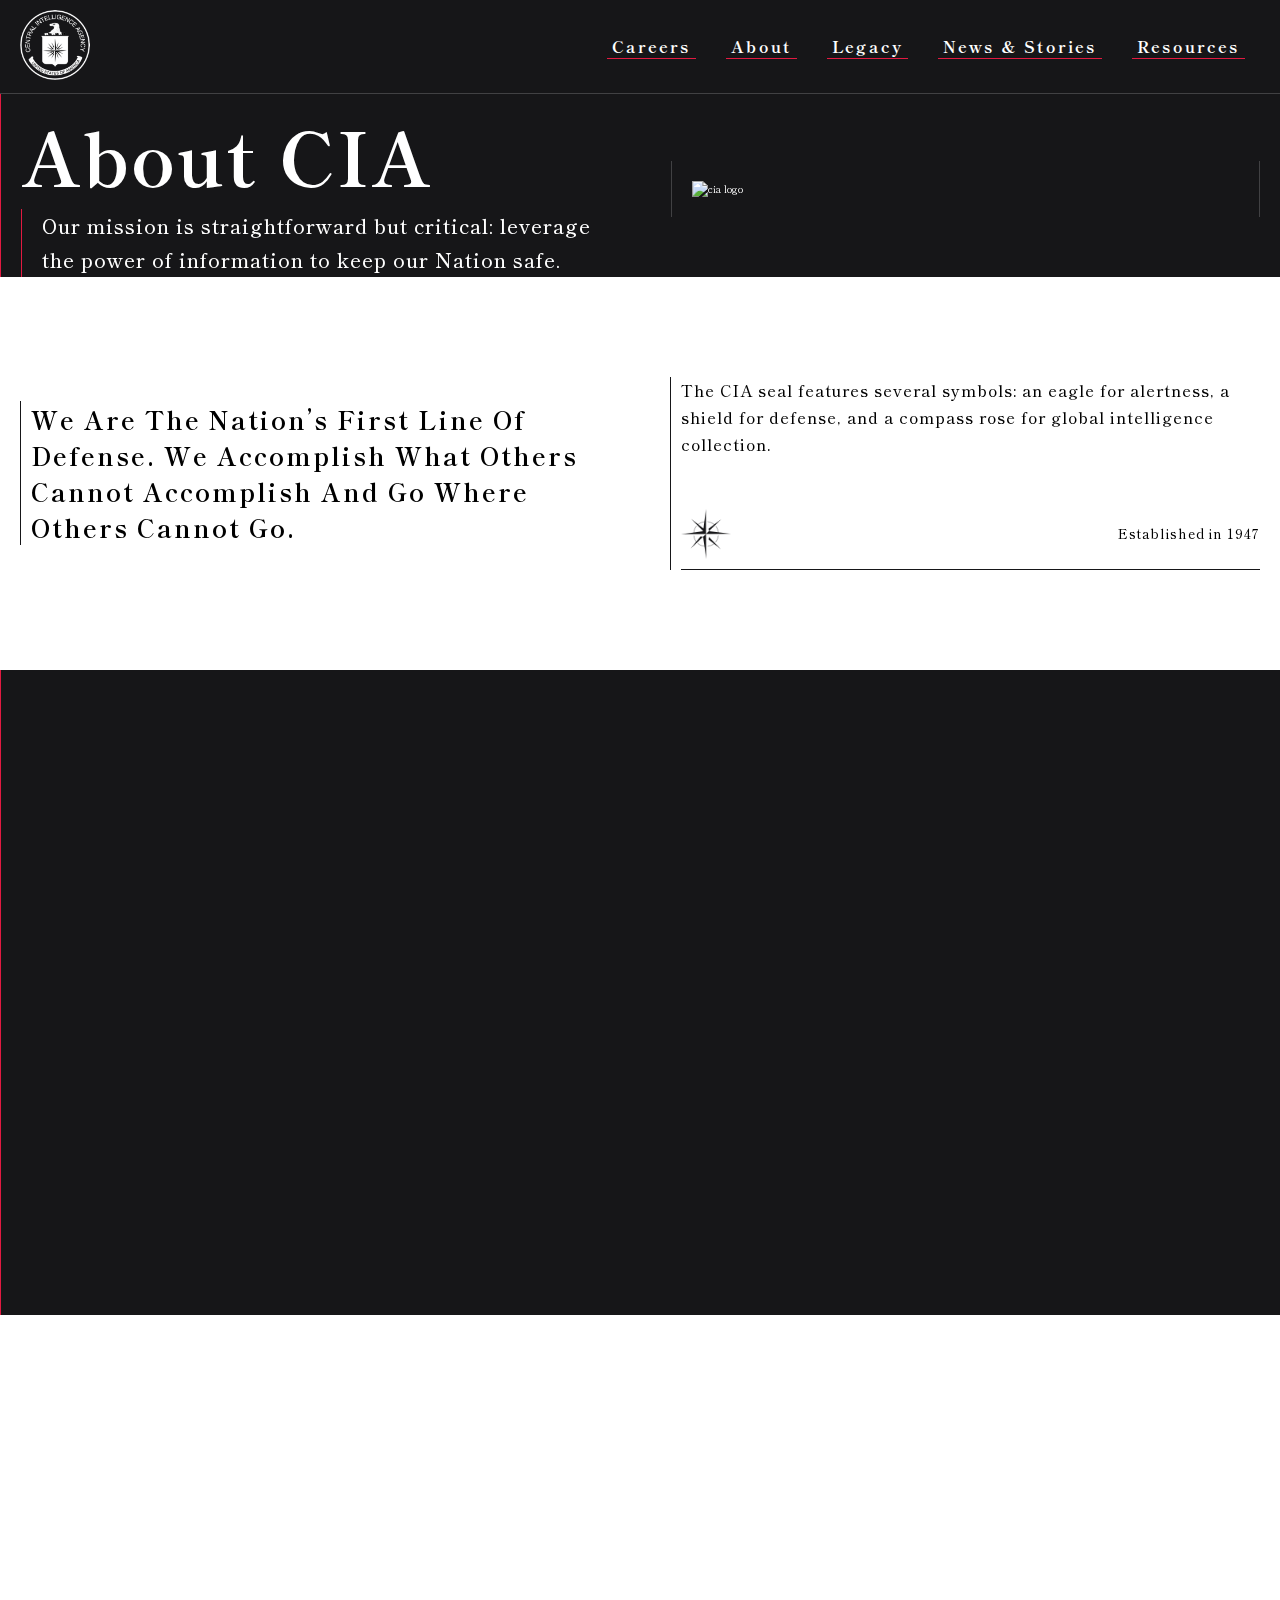
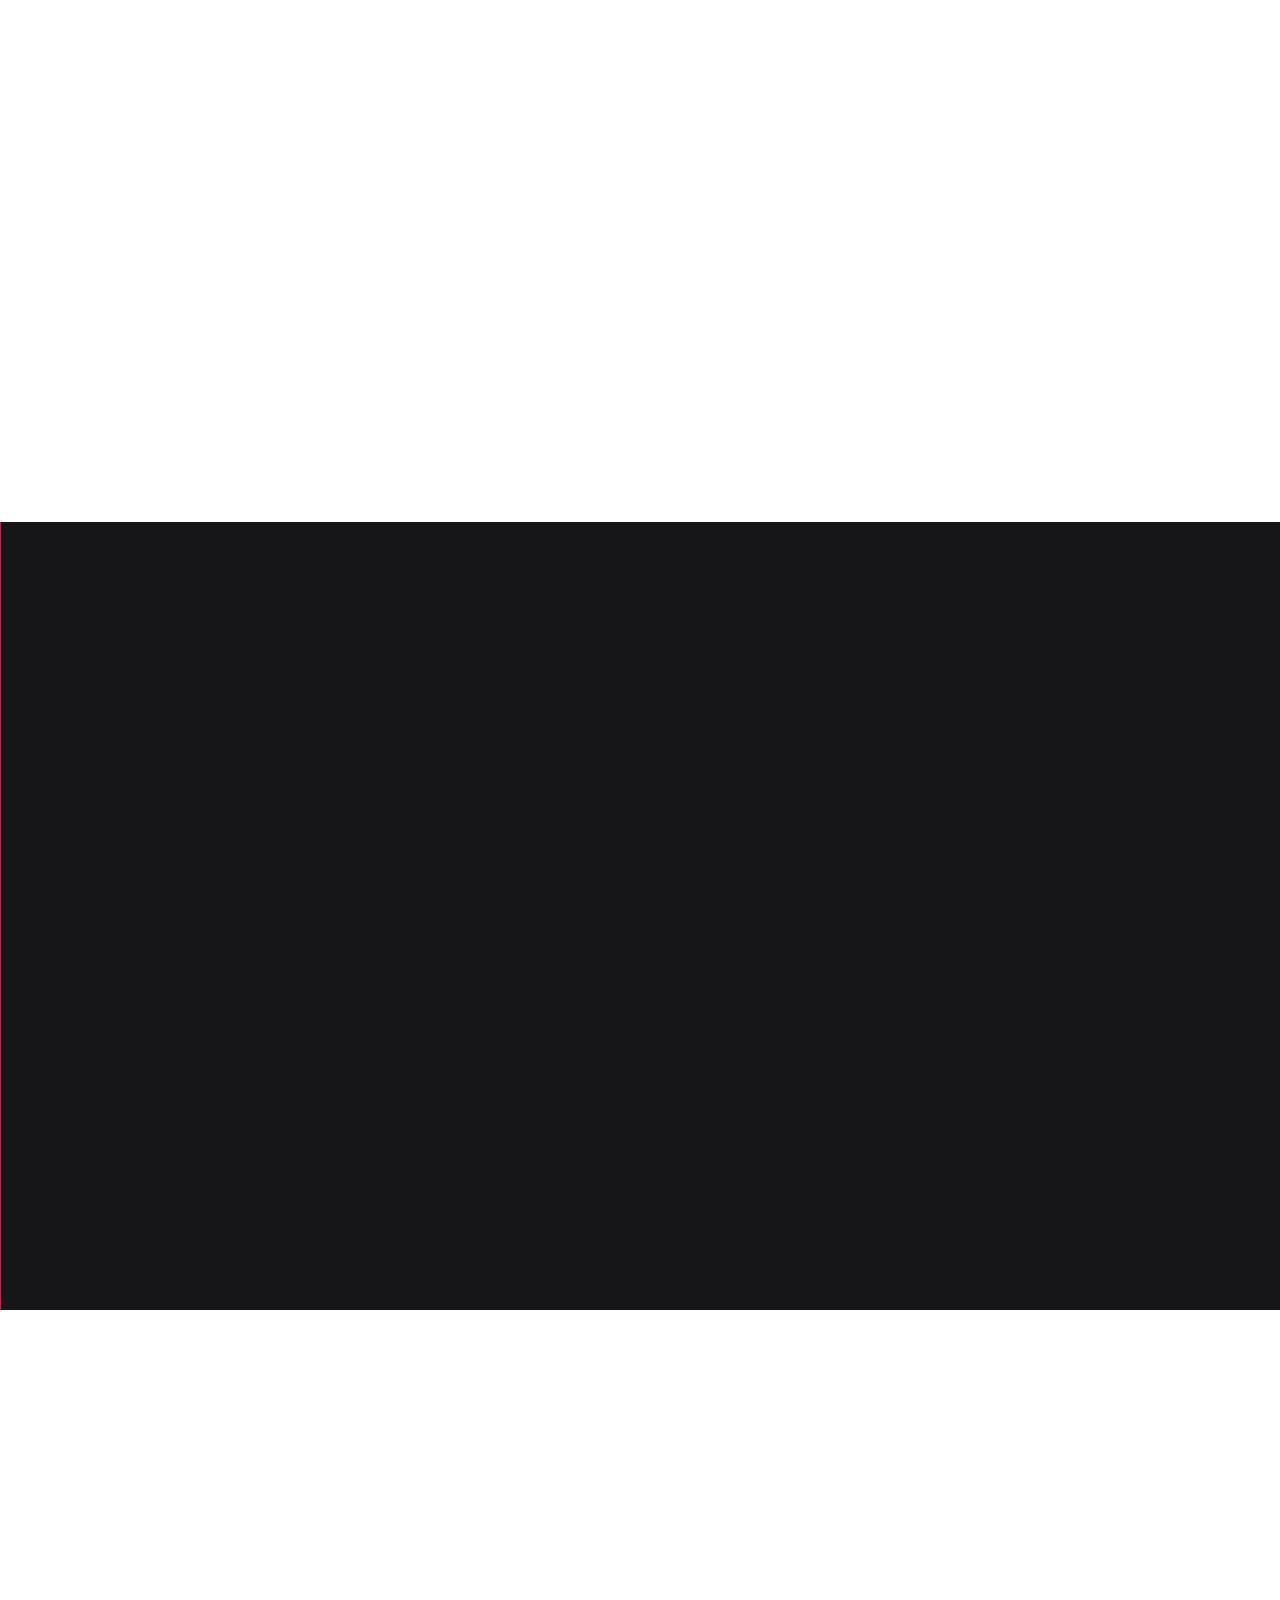
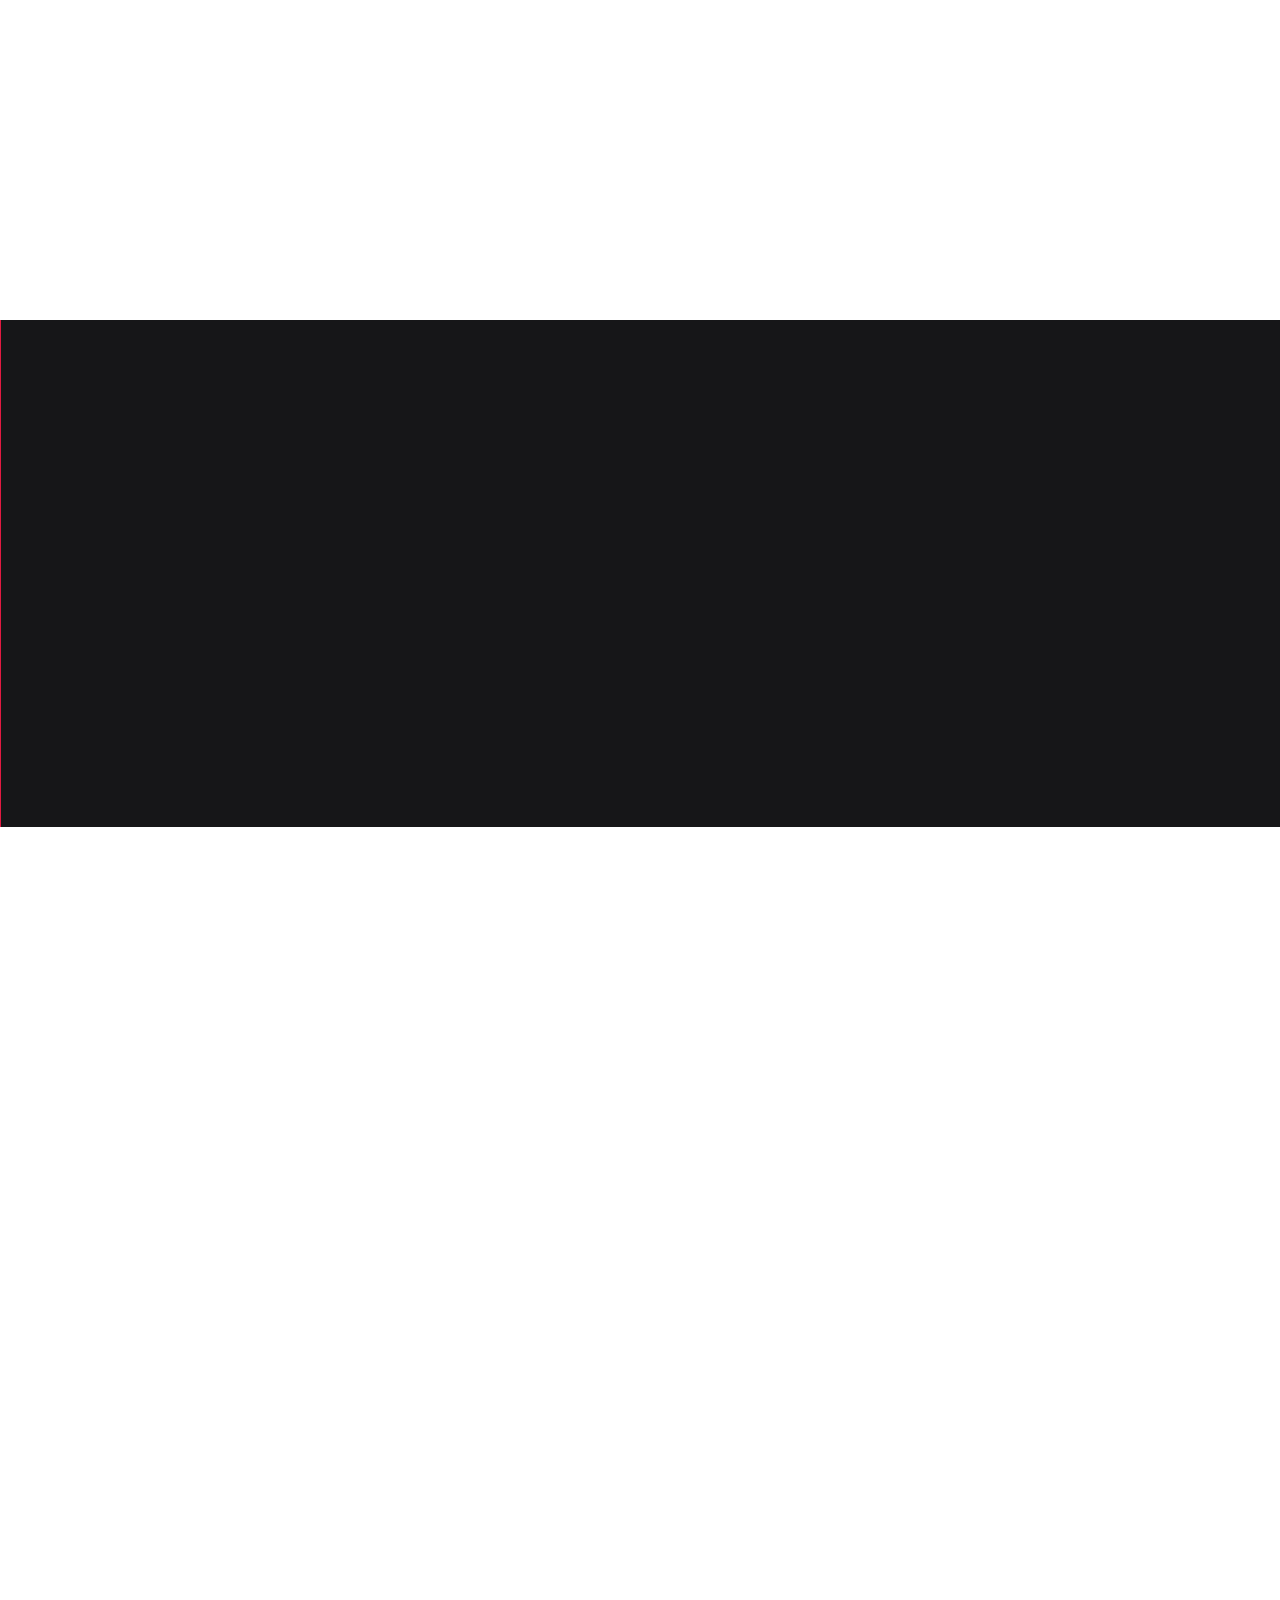
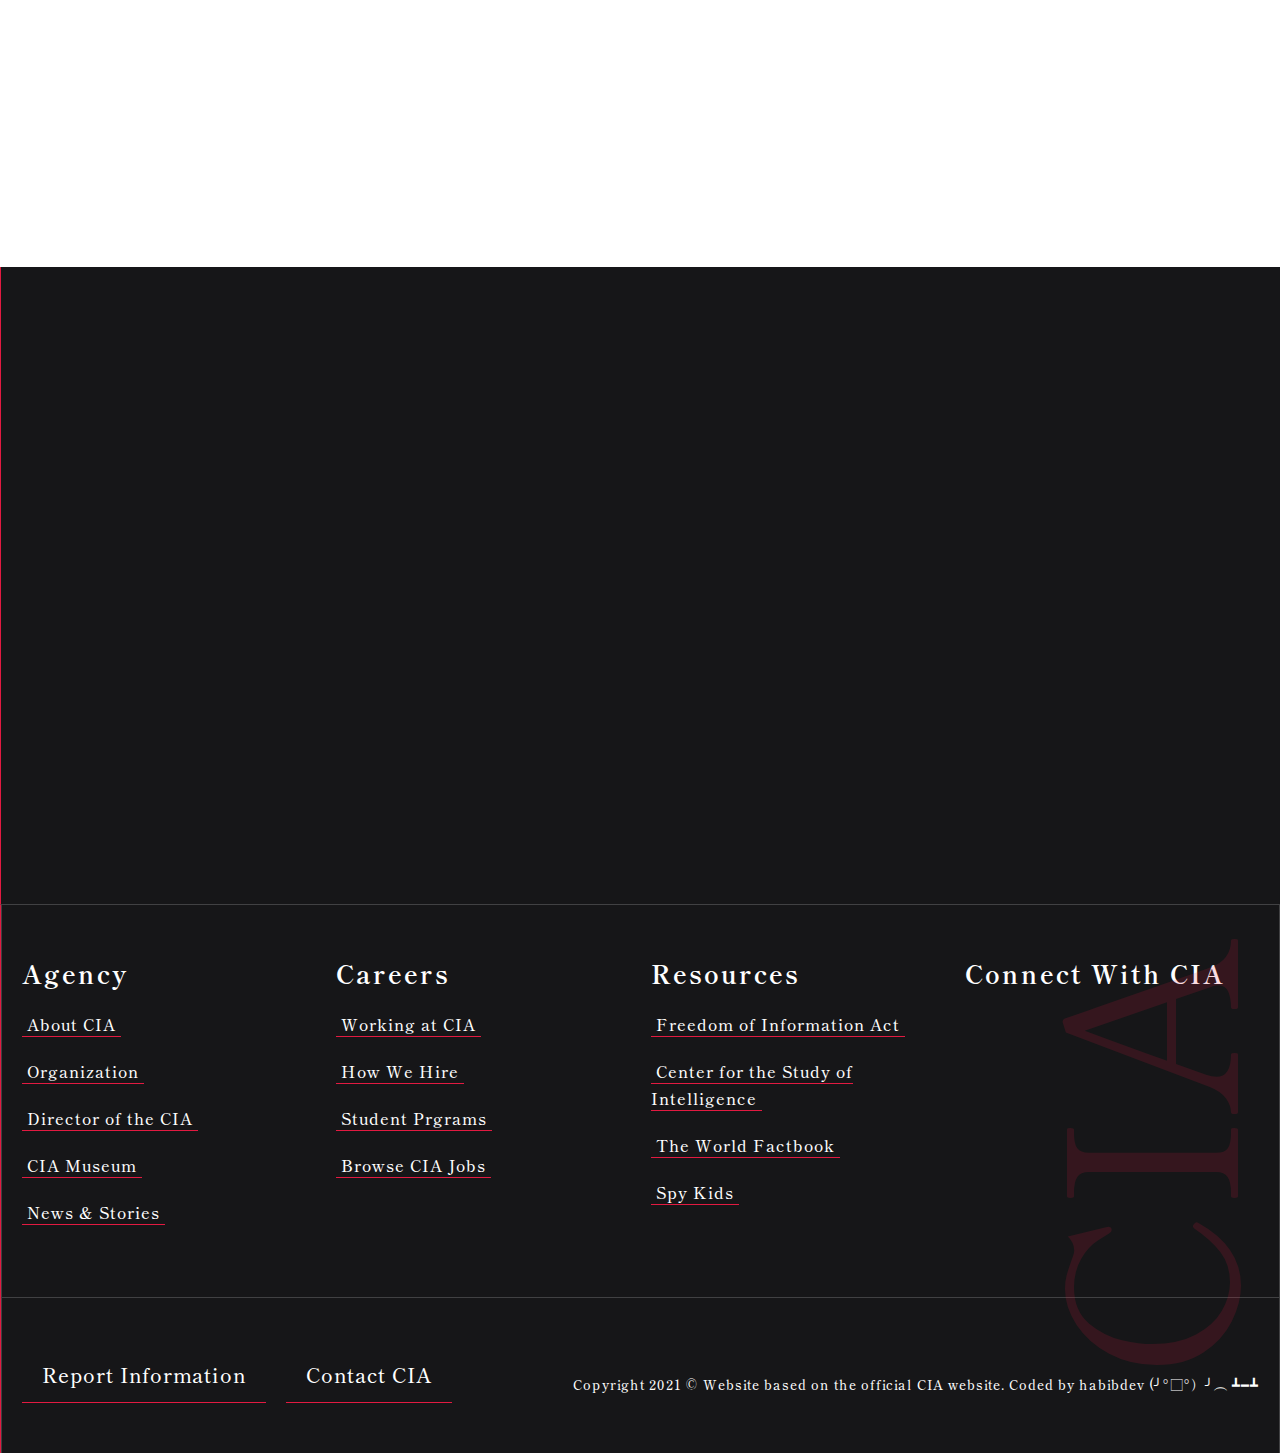
==== commit 37474c1b: "refactored sass section styles into a more reusable way" ====
--- a/about.html
+++ b/about.html
@@ -78,16 +78,16 @@
     </nav>
 
     <!-- about hero -->
-    <header class="about-hero">
-      <div class="about-hero-content">
-        <div class="about-hero-info">
+    <header class="innerpage-hero">
+      <div class="innerpage-hero-content" data-aos="fade-up">
+        <div class="innerpage-hero-content-info">
           <h1>About CIA</h1>
           <p>
             Our mission is straightforward but critical: leverage the power of
             information to keep our Nation safe.
           </p>
         </div>
-        <div class="about-hero-img">
+        <div class="innerpage-hero-content-img">
           <img src="img/about/about-logo.png" alt="cia logo" />
         </div>
       </div>
@@ -95,21 +95,21 @@
 
     <main>
       <!-- line of defense -->
-      <section class="line-of-defense py-5">
-        <div class="line-of-defense-content">
-          <div class="line-of-defense-left">
+      <section class="innerpage-description py-5">
+        <div class="innerpage-description-content">
+          <div class="innerpage-description-content-left" data-aos="fade-up">
             <h2>
               We are the Nation’s first line of defense. We accomplish what
               others cannot accomplish and go where others cannot go.
             </h2>
           </div>
-          <div class="line-of-defense-right">
+          <div class="innerpage-description-content-right" data-aos="fade-down">
             <small>
               The CIA seal features several symbols: an eagle for alertness, a
               shield for defense, and a compass rose for global intelligence
               collection.
             </small>
-            <div class="line-of-defense-bottom pt-5">
+            <div class="innerpage-description-content-bottom pt-5">
               <img src="img/home/agency-star.png" alt="agency star" />
               <small>Established in 1947</small>
             </div>
@@ -118,12 +118,12 @@
       </section>
 
       <!-- what is cia -->
-      <section class="what-is-cia py-5">
-        <div class="what-is-cia-content">
-          <div class="what-is-cia-content-img">
+      <section class="section-dark py-5">
+        <div class="section-dark-content">
+          <div class="section-dark-content-img" data-aos="fade-down">
             <img src="img/home/legacy.jpg" alt="what is cia image" />
           </div>
-          <div class="what-is-cia-content-info">
+          <div class="section-dark-content-info" data-aos="fade-up">
             <h2>What is CIA?</h2>
             <p>
               The CIA is a U.S. government agency that provides objective
@@ -136,11 +136,11 @@
       </section>
 
       <!-- what we do -->
-      <section class="what-we-do py-5">
-        <div class="what-we-do-content">
-          <div class="what-we-do-content-info">
+      <section class="section-light py-5">
+        <div class="section-light-content" data-aos="fade-up">
+          <div class="section-light-content-info">
             <h2>What We Do</h2>
-            <div class="what-we-do-content-info-inner">
+            <div class="section-light-content-info-inner">
               <p class="py-2">
                 To stop threats before they happen and further U.S. national
                 security objectives, we:
@@ -163,19 +163,19 @@
               </p>
             </div>
           </div>
-          <div class="what-we-do-content-img">
+          <div class="section-light-content-img">
             <img src="img/about/what-we-do.jpg" alt="what we do image" />
           </div>
         </div>
       </section>
 
       <!-- how we do it -->
-      <section class="how-we-do-it py-5">
-        <div class="how-we-do-it-content">
-          <div class="how-we-do-it-content-img">
+      <section class="section-dark py-5">
+        <div class="section-dark-content" data-aos="fade-up">
+          <div class="section-dark-content-img">
             <img src="img/about/how-we-do-it.jpg" alt="how we do it image" />
           </div>
-          <div class="how-we-do-it-content-info">
+          <div class="section-dark-content-info">
             <h2>How We Do It</h2>
             <p class="py-2">
               To meet the intelligence needs of today and tomorrow, we:
@@ -207,11 +207,11 @@
       </section>
 
       <!-- our mission -->
-      <section class="our-mission py-5">
-        <div class="our-mission-content">
-          <div class="our-mission-content-info">
+      <section class="section-light py-5">
+        <div class="section-light-content">
+          <div class="section-light-content-info" data-aos="fade-up">
             <h2>Our Mission and Vision</h2>
-            <div class="our-mission-content-info-inner">
+            <div class="section-light-content-info-inner">
               <p class="py-2">
                 As our world rapidly changes, so does our national security
                 agenda. Through it all, our mission stays the same: to protect
@@ -224,24 +224,24 @@
               </div>
             </div>
           </div>
-          <div class="our-mission-content-img">
+          <div class="section-light-content-img" data-aos="fade-down">
             <img src="img/about/our-mission.jpg" alt="our mission image" />
           </div>
         </div>
       </section>
 
       <!-- our organization -->
-      <section class="our-organization py-5">
-        <div class="our-organization-content">
-          <div class="our-organization-content-img">
+      <section class="section-dark py-5">
+        <div class="section-dark-content">
+          <div class="our-organization-content-img" data-aos="fade-down">
             <img
               src="img/about/our-organization.jpg"
               alt="our organization image"
             />
           </div>
-          <div class="our-organization-content-info">
+          <div class="section-dark-content-info" data-aos="fade-up">
             <h2>Our Organization</h2>
-            <div class="our-organization-content-info-inner">
+            <div class="section-dark-content-info-inner">
               <p class="py-2">
                 Our Agency is made up of multidisciplinary Mission Centers that
                 integrate the full range of our analytic, operational, support,
@@ -256,7 +256,7 @@
 
       <!-- leadership -->
       <section class="leadership py-5">
-        <div class="leadership-content">
+        <div class="leadership-content" data-aos="fade-up">
           <div class="leadership-content-info">
             <h2>Our Leadership</h2>
             <p class="py-2">
@@ -273,7 +273,7 @@
       </section>
 
       <!-- explore -->
-      <section class="explore py-5">
+      <section class="explore py-5" data-aos="fade-up">
         <h2 class="pb-5">Explore More</h2>
         <div class="explore-cards">
           <a href="#!" class="explore-card">
@@ -300,6 +300,27 @@
               <i class="fas fa-chevron-down"></i>
             </div>
           </a>
+        </div>
+      </section>
+
+      <!-- talent -->
+      <section class="section-dark py-5">
+        <div class="section-dark-content">
+          <div class="section-dark-content-img" data-aos="fade-up">
+            <img src="img/about/talent.jpg" alt="talent image" />
+          </div>
+          <div class="section-dark-content-info" data-aos="fade-down">
+            <h2>Your Talent. Your Diverse Skills. Our Mission.</h2>
+            <div class="section-dark-content-info-inner">
+              <p class="py-2">
+                Make a difference in your career. We’re looking for students,
+                recent graduates, and professionals to join our team. Explore
+                our world and imagine yourself working at the Nation’s premier
+                intelligence agency.
+              </p>
+              <a href="#!" class="cia-btn">Browse Jobs</a>
+            </div>
+          </div>
         </div>
       </section>
     </main>
--- a/css/main.min.css
+++ b/css/main.min.css
@@ -1,2 +1,2 @@
-@import url("https://fonts.googleapis.com/css2?family=Shippori+Mincho:wght@400;500;600;700;800&display=swap");.m-1{margin:1rem}.my-1{margin:1rem 0}.mx-1{margin:0 1rem}.mt-1{margin-top:1rem}.mr-1{margin-right:1rem}.mb-1{margin-bottom:1rem}.ml-1{margin-left:1rem}.p-1{padding:1rem}.py-1{padding:1rem 0}.px-1{padding:0 1rem}.pt-1{padding-top:1rem}.pr-1{padding-right:1rem}.pb-1{padding-bottom:1rem}.pl-1{padding-left:1rem}.m-2{margin:2rem}.my-2{margin:2rem 0}.mx-2{margin:0 2rem}.mt-2{margin-top:2rem}.mr-2{margin-right:2rem}.mb-2{margin-bottom:2rem}.ml-2{margin-left:2rem}.p-2{padding:2rem}.py-2{padding:2rem 0}.px-2{padding:0 2rem}.pt-2{padding-top:2rem}.pr-2{padding-right:2rem}.pb-2{padding-bottom:2rem}.pl-2{padding-left:2rem}.m-3{margin:3rem}.my-3{margin:3rem 0}.mx-3{margin:0 3rem}.mt-3{margin-top:3rem}.mr-3{margin-right:3rem}.mb-3{margin-bottom:3rem}.ml-3{margin-left:3rem}.p-3{padding:3rem}.py-3{padding:3rem 0}.px-3{padding:0 3rem}.pt-3{padding-top:3rem}.pr-3{padding-right:3rem}.pb-3{padding-bottom:3rem}.pl-3{padding-left:3rem}.m-4{margin:4rem}.my-4{margin:4rem 0}.mx-4{margin:0 4rem}.mt-4{margin-top:4rem}.mr-4{margin-right:4rem}.mb-4{margin-bottom:4rem}.ml-4{margin-left:4rem}.p-4{padding:4rem}.py-4{padding:4rem 0}.px-4{padding:0 4rem}.pt-4{padding-top:4rem}.pr-4{padding-right:4rem}.pb-4{padding-bottom:4rem}.pl-4{padding-left:4rem}.m-5{margin:5rem}.my-5{margin:5rem 0}.mx-5{margin:0 5rem}.mt-5{margin-top:5rem}.mr-5{margin-right:5rem}.mb-5{margin-bottom:5rem}.ml-5{margin-left:5rem}.p-5{padding:5rem}.py-5{padding:5rem 0}.px-5{padding:0 5rem}.pt-5{padding-top:5rem}.pr-5{padding-right:5rem}.pb-5{padding-bottom:5rem}.pl-5{padding-left:5rem}*,*::before,*::after{margin:0;padding:0;box-sizing:border-box;text-decoration:none;list-style:none}html{font-size:62.5%;scroll-behavior:smooth}body{font-family:"Shippori Mincho", serif}img{width:100%;object-fit:cover}button{cursor:pointer;font-family:inherit}input{font-family:inherit}@media (prefers-reduced-motion: reduce){*,::before,::after{animation-delay:-1ms !important;animation-duration:1ms !important;animation-iteration-count:1 !important;background-attachment:initial !important;scroll-behavior:auto !important;transition-duration:0s !important;transition-delay:0s !important}}.cia-btn,.cia-btn-light{font-weight:500;letter-spacing:0.1rem;line-height:1.7;font-family:inherit;color:#fff;padding:1rem 2rem;font-size:2rem;text-align:center;transition:0.3s ease-in-out;border-bottom:0.1rem solid #e21a41}.cia-btn i,.cia-btn-light i{transform:rotate(-45deg);transition:0.3s ease-in-out}.cia-btn:hover,.cia-btn-light:hover,.cia-btn:focus,.cia-btn-light:focus{border:0.1rem solid #e21a41;box-shadow:0.5rem 0.5rem 0 #e21a41;outline:0}.cia-btn:hover i,.cia-btn-light:hover i,.cia-btn:focus i,.cia-btn-light:focus i{transform:rotate(0)}.cia-btn-light{color:#161618}.cia-link,.cia-link-light{overflow:hidden}.cia-link a,.cia-link-light a{font-weight:500;letter-spacing:0.1rem;line-height:1.7;font-size:1.6rem;color:#161618;border-bottom:0.1rem solid #e21a41;position:relative;transition:0.4s ease-in-out;z-index:1;padding:0 0.5rem}.cia-link a:hover,.cia-link-light a:hover,.cia-link a:focus,.cia-link-light a:focus{color:#fff;outline:0}.cia-link a:hover::before,.cia-link-light a:hover::before,.cia-link a:focus::before,.cia-link-light a:focus::before{transform:translateX(0)}.cia-link a::before,.cia-link-light a::before{content:"";position:absolute;top:0;left:0;width:100%;height:100%;display:block;background-color:#e21a41;transform:translateX(-200%);transition:0.4s ease-in-out;z-index:-1}.cia-link-light a{color:#fff}.cia-link-light:hover,.cia-link-light:focus{color:#161618}.navbar{background:#161618;position:fixed;width:100%;transition:all 0.3s ease;padding:1rem 2rem;border-bottom:0.1rem solid #414143;z-index:100}.navbar-content{display:flex;align-items:center;justify-content:space-between}.navbar-content .navbar-logo img{width:7rem}.navbar-content .navbar-links{display:flex}@media (max-width: 900px){.navbar-content .navbar-links{display:none}}.navbar-content .navbar-links .cia-link-light{margin:1.5rem}.navbar-content .navbar-links .navbar-link{font-weight:700;letter-spacing:0.2rem;text-transform:capitalize}.navbar.navbarScroll{padding:0.5rem 0.5rem}.footer{background:#161618;border-top:0.1rem solid #414143;border-left:0.1rem solid #e21a41;position:relative;overflow-x:hidden}.footer .footer-cia-bg{color:#e21a41;opacity:0.15;font-size:23.5rem;position:absolute;top:15%;right:-6%;transform:rotate(-90deg);pointer-events:none}@media (max-width: 700px){.footer .footer-cia-bg{right:-20%}}@media (max-width: 400px){.footer .footer-cia-bg{right:-30%}}.footer-top{max-width:1400px;margin:0 auto;padding:5rem 2rem;display:grid;grid-template-columns:repeat(4, 1fr);gap:2rem;border-left:0.1rem solid #414143;border-right:0.1rem solid #414143}@media (max-width: 900px){.footer-top{grid-template-columns:repeat(2, 1fr)}}@media (max-width: 700px){.footer-top{grid-template-columns:1fr}}.footer-top h4{font-weight:700;letter-spacing:0.2rem;text-transform:capitalize;color:#fff;font-size:2.5rem}.footer-top .footer-link{margin:2rem 0}.footer-top .footer-social-links a{font-size:2.5rem;color:#fff;transition:all 0.3s ease-in-out}.footer-top .footer-social-links a:hover,.footer-top .footer-social-links a:focus{color:#e21a41}.footer-bottom{max-width:1400px;margin:0 auto;padding:5rem 2rem;display:flex;align-items:center;justify-content:space-between;flex-wrap:wrap;border-top:0.1rem solid #414143;border-left:0.1rem solid #414143;border-right:0.1rem solid #414143}.footer-bottom .footer-btn-group{display:flex;flex-wrap:wrap}.footer-bottom .copyright p{font-weight:500;letter-spacing:0.1rem;line-height:1.7;color:#fff;font-size:1.3rem;padding-top:2rem}.menu-navbar{width:300px;height:100%;background-color:#161618;position:fixed;top:0;right:-300px;display:flex;justify-content:center;align-items:center;transition:right 0.8s cubic-bezier(0.4, 0.2, 0.1, 1);z-index:1000}.change{right:0}.hamburger-menu{position:fixed;top:3rem;right:2.5rem;display:none;z-index:1001}.hamburger-menu:focus{outline:auto}@media (max-width: 900px){.hamburger-menu{display:block}}.hamburger-menu i{color:#fff;font-size:3.5rem}.nav-logo img{width:10rem}.nav-list{text-align:left;padding:3rem;border-radius:5rem}.nav-list input{position:relative;padding:0.5rem 1rem;border:0.1rem solid #e21a41;background:transparent;color:#fff;font-size:1.6rem}.nav-list i{position:absolute;top:1rem;right:1rem;font-size:1.6rem;color:#e21a41}.nav-item{position:relative;margin:2rem 0;display:flex;align-items:center}.nav-link{font-size:2rem;color:#fff;letter-spacing:0.1rem;position:relative;padding:0.3rem 0}.nav-link::before,.nav-link::after{content:"";width:100%;height:0.2rem;background-color:#e21a41;position:absolute;left:0;transform:scaleX(0);transition:transform 0.5s}.nav-link::before{top:0;transform-origin:right}.nav-link::after{bottom:0;transform-origin:left}.nav-link:hover::before{transform:scaleY(1)}.nav-link:hover::after{transform:scaleX(1)}.hidden{display:none}.overlay{position:fixed;top:0;left:0;width:100%;height:100%;background-color:rgba(0,0,0,0.6);backdrop-filter:blur(3px);z-index:200}.home-hero{background:#161618;border-left:0.1rem solid #e21a41;overflow:hidden}.home-hero-content{max-width:1400px;margin:0 auto;display:grid;grid-template-columns:repeat(2, 1fr);gap:2rem;align-items:center;color:#fff;border-left:0.1rem solid #414143;padding:0 2rem}@media (max-width: 900px){.home-hero-content{grid-template-columns:1fr}.home-hero-content-info{order:-1}}.home-hero-content .home-hero-info{padding:10rem 0}.home-hero-content .home-hero-info .home-hero-desc{border-left:0.1rem solid #e21a41;padding-left:1rem}.home-hero-content .home-hero-info h1{font-weight:700;letter-spacing:0.2rem;text-transform:capitalize;font-size:6.5rem}.home-hero-content .home-hero-info h5{font-weight:700;letter-spacing:0.2rem;text-transform:capitalize;font-size:2rem}.home-hero-content .home-hero-info p{font-weight:500;letter-spacing:0.1rem;line-height:1.7;font-size:1.6rem}.home-hero-content .hero-img{margin:-0.5rem}.home-hero-content img{border-left:0.1rem solid #414143;border-right:0.1rem solid #414143;padding-top:15rem}@media (max-width: 900px){.home-hero-content img{padding-top:5rem}}.agency-content{max-width:1400px;margin:0 auto;padding:5rem 2rem;display:grid;grid-template-columns:repeat(2, 1fr);gap:2rem;align-items:center}@media (max-width: 900px){.agency-content{grid-template-columns:1fr}.agency-content-info{order:-1}}.agency-content-img{order:-1;text-align:center}@media (max-width: 900px){.agency-content-img{padding-bottom:5rem}}.agency-content-img img{width:10rem}.agency-content-img h2{font-weight:700;letter-spacing:0.2rem;text-transform:capitalize;font-size:3.5rem}.agency-content-info{border-left:0.1rem solid #161618;border-right:0.1rem solid #161618;padding:0 2rem}.agency-content-info h3{font-weight:700;letter-spacing:0.2rem;text-transform:capitalize;font-size:3rem}.agency-content-info p{font-weight:500;letter-spacing:0.1rem;line-height:1.7;font-size:1.8rem}.legacy{background:#161618;border-left:0.1rem solid #e21a41}.legacy-content{max-width:1400px;margin:0 auto;padding:5rem 2rem;display:grid;grid-template-columns:repeat(2, 1fr);gap:2rem;align-items:center;color:#fff}@media (max-width: 900px){.legacy-content{grid-template-columns:1fr}.legacy-content-info{order:-1}}.legacy-content-img{text-align:center}.legacy-content-img img{width:75%}.legacy-content-info{border-left:0.1rem solid #414143;border-right:0.1rem solid #414143;padding:0 2rem 5rem 2rem}.legacy-content-info h2{font-weight:700;letter-spacing:0.2rem;text-transform:capitalize;font-size:3.5rem}.legacy-content-info h4{font-weight:700;letter-spacing:0.2rem;text-transform:capitalize;font-size:2.5rem}.legacy-content-info p{font-weight:500;letter-spacing:0.1rem;line-height:1.7;font-size:1.8rem}.stories{padding:5rem 2rem;max-width:1400px;margin:0 auto}.stories h2{font-weight:700;letter-spacing:0.2rem;text-transform:capitalize;font-size:3.5rem}.stories-cards{display:grid;grid-template-columns:repeat(3, 1fr);gap:2rem;align-items:center}@media (max-width: 900px){.stories-cards{grid-template-columns:1fr}}.stories .stories-card{color:#161618;border:0.2rem solid #161618;transition:all 0.3s ease-in-out;box-shadow:0.1rem 0.1rem 1rem #f2f2f2;display:flex;flex-direction:column;justify-content:space-around;height:100%;overflow:hidden}.stories .stories-card img{width:100%;height:100%;transition:all 0.3s ease-in-out}.stories .stories-card:hover,.stories .stories-card:focus{border:0.2rem solid #e21a41;box-shadow:0.1rem 0.1rem 1rem #f2f2f2;transition:all 0.3s ease-in-out}.stories .stories-card:hover img,.stories .stories-card:focus img{transform:scale(1.05)}.stories .stories-card:hover p,.stories .stories-card:focus p{color:#e21a41;border-right:0.2rem solid #e21a41}.stories .stories-card:hover i,.stories .stories-card:focus i{transform:rotate(0);color:#e21a41}.stories .stories-card:hover h2,.stories .stories-card:focus h2{color:#e21a41}.stories .stories-card:hover .stories-card-footer,.stories .stories-card:focus .stories-card-footer{border-top:0.2rem solid #e21a41}.stories .stories-card:focus{outline:0}.stories .stories-card-info{padding:2rem 2rem}.stories .stories-card-info h2{font-weight:700;letter-spacing:0.2rem;text-transform:capitalize;font-size:3rem;transition:all 0.3s ease-in-out}.stories .stories-card-footer{display:flex;align-items:center;justify-content:space-between;border-top:0.2rem solid #161618;transition:all 0.3s ease-in-out}.stories .stories-card-footer p{font-weight:500;letter-spacing:0.1rem;line-height:1.7;font-size:1.8rem;border-right:0.2rem solid #161618;padding:1rem;transition:all 0.3s ease-in-out}.stories .stories-card-footer i{font-size:2.5rem;transform:rotate(-45deg);padding:1rem;transition:all 0.3s ease-in-out}.factbook{background:#000;border-left:0.1rem solid #e21a41}.factbook-content{padding:5rem 2rem;max-width:1400px;margin:0 auto;display:grid;grid-template-columns:repeat(2, 1fr);gap:2rem;align-items:center;color:#fff}@media (max-width: 900px){.factbook-content{grid-template-columns:1fr}.factbook-content-info{order:-1}}.factbook-content-info h2{font-weight:700;letter-spacing:0.2rem;text-transform:capitalize;font-size:3.5rem}.factbook-content-info p{font-weight:500;letter-spacing:0.1rem;line-height:1.7;font-size:2rem}.careers-hero{background:#161618;border-left:0.1rem solid #e21a41;overflow:hidden}.careers-hero-content{max-width:1400px;margin:0 auto;display:grid;grid-template-columns:repeat(2, 1fr);gap:2rem;align-items:center;color:#fff;border-left:0.1rem solid #414143;padding:0 2rem}@media (max-width: 900px){.careers-hero-content{grid-template-columns:1fr}.careers-hero-content-info{order:-1}}.careers-hero-content .careers-hero-info{padding:10rem 0}.careers-hero-content .careers-hero-info .careers-hero-desc{border-left:0.1rem solid #e21a41;padding-left:1rem}.careers-hero-content .careers-hero-info h1{font-weight:700;letter-spacing:0.2rem;text-transform:capitalize;font-size:6.5rem}.careers-hero-content .careers-hero-info h5{font-weight:700;letter-spacing:0.2rem;text-transform:capitalize;font-size:2rem}.careers-hero-content .careers-hero-info p{font-weight:500;letter-spacing:0.1rem;line-height:1.7;font-size:1.6rem}.careers-hero-content .careers-hero-info small{font-weight:500;letter-spacing:0.1rem;line-height:1.7;font-size:1.3rem}.careers-hero-content .careers-hero-info .careers-hero-search{position:relative}.careers-hero-content .careers-hero-info .careers-hero-search input{font-size:2rem;padding:1rem 2rem;width:100%;background:transparent;border:0;border-bottom:0.1rem solid #e21a41;color:#fff}.careers-hero-content .careers-hero-info .careers-hero-search i{position:absolute;top:3.7rem;right:2rem;font-size:2rem;color:#e21a41}.careers-hero-content .hero-img{margin:-0.5rem}.careers-hero-content img{border-left:0.1rem solid #414143;border-right:0.1rem solid #414143;padding-top:15rem}@media (max-width: 900px){.careers-hero-content img{padding-top:5rem}}.student-program-content{max-width:1400px;margin:0 auto;display:grid;grid-template-columns:repeat(2, 1fr);gap:2rem;align-items:center;padding:5rem 2rem;gap:6rem}@media (max-width: 900px){.student-program-content{grid-template-columns:1fr}.student-program-content-info{order:-1}}.student-program-content .student-program-info{border-left:0.1rem solid #161618;padding-left:2rem}.student-program-content .student-program-info h2{font-weight:700;letter-spacing:0.2rem;text-transform:capitalize;font-size:3.5rem}.student-program-content .student-program-info p{font-weight:500;letter-spacing:0.1rem;line-height:1.7;font-size:2rem}@media (max-width: 900px){.student-program-content .student-program-info{padding-bottom:2rem}}.student-program-content .student-program-img img{box-shadow:0.5rem 0.5rem 1rem #d6d5d5}.language-content{max-width:1400px;margin:0 auto;display:grid;grid-template-columns:repeat(2, 1fr);gap:2rem;align-items:center;padding:5rem 2rem;gap:6rem}@media (max-width: 900px){.language-content{grid-template-columns:1fr}.language-content-info{order:-1}}.language-content .language-info{border-left:0.1rem solid #161618;padding-left:2rem}@media (max-width: 900px){.language-content .language-info{order:-1}}.language-content .language-info h2{font-weight:700;letter-spacing:0.2rem;text-transform:capitalize;font-size:3.5rem}.language-content .language-info p{font-weight:500;letter-spacing:0.1rem;line-height:1.7;font-size:2rem}@media (max-width: 900px){.language-content .language-info{padding-bottom:2rem}}.language-content .language-img img{box-shadow:0.5rem 0.5rem 1rem #d6d5d5}.life-at-cia{background:#161618;border-left:0.1rem solid #e21a41}.life-at-cia-content{max-width:1400px;margin:0 auto;padding:5rem 2rem;color:#fff}.life-at-cia-content .life-at-cia-title{display:flex;align-items:center;justify-content:space-around;flex-wrap:wrap}.life-at-cia-content .life-at-cia-title h2{font-weight:700;letter-spacing:0.2rem;text-transform:capitalize;font-size:5.5rem}@media (max-width: 900px){.life-at-cia-content .life-at-cia-title h2{text-align:center}}.life-at-cia-content .life-at-cia-title p{font-weight:500;letter-spacing:0.1rem;line-height:1.7;font-size:1.6rem;width:50%}@media (max-width: 900px){.life-at-cia-content .life-at-cia-title p{width:100%;text-align:center}}.life-at-cia-content .glide .glide__slide{display:grid;grid-template-columns:2fr 1fr;align-items:center;background-color:#fff;color:#161618}@media (max-width: 700px){.life-at-cia-content .glide .glide__slide{grid-template-columns:1fr}}.life-at-cia-content .glide .glide__slide:hover{cursor:grab}.life-at-cia-content .glide .glide__slide:active{cursor:grabbing}.life-at-cia-content .glide .glide__slide blockquote{padding:2rem}.life-at-cia-content .glide .glide__slide blockquote h5{font-weight:500;letter-spacing:0.1rem;line-height:1.7;font-size:3.5rem}@media (max-width: 1230px){.life-at-cia-content .glide .glide__slide blockquote h5{font-size:2.5rem}}.life-at-cia-content .glide .glide__slide blockquote .quote-bottom{display:flex;justify-content:space-between;align-items:center;border-top:0.1rem solid #161618}.life-at-cia-content .glide .glide__slide blockquote .quote-bottom cite{font-weight:500;letter-spacing:0.1rem;line-height:1.7;font-size:2rem}.life-at-cia-content .glide .glide__slide blockquote .quote-bottom i{font-size:3.5rem}.life-at-cia-content .glide .glide__slide img{width:100%;background:#161618}@media (max-width: 700px){.life-at-cia-content .glide .glide__slide img{order:-1}}.life-at-cia-content .glide .controls{text-align:center}.life-at-cia-content .glide .controls button{background:transparent;border:0.1rem solid #e21a41;color:#e21a41;margin:2rem;font-size:2.5rem;padding:1rem 2rem}.featured-jobs-content{max-width:1400px;margin:0 auto;padding:5rem 2rem}.featured-jobs-content .featured-jobs-title{display:flex;align-items:center;justify-content:space-around;flex-wrap:wrap}.featured-jobs-content .featured-jobs-title h2{font-weight:700;letter-spacing:0.2rem;text-transform:capitalize;font-size:5.5rem}@media (max-width: 900px){.featured-jobs-content .featured-jobs-title h2{text-align:center}}.featured-jobs-content .featured-jobs-title p{font-weight:500;letter-spacing:0.1rem;line-height:1.7;font-size:1.6rem;width:50%}@media (max-width: 900px){.featured-jobs-content .featured-jobs-title p{width:100%;text-align:center}}.featured-jobs-content .featured-jobs-cards{display:grid;grid-template-columns:repeat(2, 1fr);gap:2rem;align-items:center;gap:6rem}@media (max-width: 900px){.featured-jobs-content .featured-jobs-cards{grid-template-columns:1fr}.featured-jobs-content .featured-jobs-cards-info{order:-1}}.featured-jobs-content .featured-jobs-cards .featured-jobs-card{color:#161618;border:0.1rem solid #161618;transition:all 0.3s ease-in-out}.featured-jobs-content .featured-jobs-cards .featured-jobs-card:hover,.featured-jobs-content .featured-jobs-cards .featured-jobs-card:focus{border:0.1rem solid #e21a41;outline:0}.featured-jobs-content .featured-jobs-cards .featured-jobs-card:hover .featured-jobs-card-header,.featured-jobs-content .featured-jobs-cards .featured-jobs-card:focus .featured-jobs-card-header{border-bottom:0.1rem solid #e21a41}.featured-jobs-content .featured-jobs-cards .featured-jobs-card:hover .featured-jobs-card-header h2,.featured-jobs-content .featured-jobs-cards .featured-jobs-card:focus .featured-jobs-card-header h2{border-bottom:0.1rem solid #e21a41;background-color:#e21a41;color:#fff}.featured-jobs-content .featured-jobs-cards .featured-jobs-card:hover .featured-jobs-card-info,.featured-jobs-content .featured-jobs-cards .featured-jobs-card:focus .featured-jobs-card-info{border-bottom:0.1rem solid #e21a41}.featured-jobs-content .featured-jobs-cards .featured-jobs-card:hover .featured-jobs-card-footer i,.featured-jobs-content .featured-jobs-cards .featured-jobs-card:focus .featured-jobs-card-footer i{transform:rotate(0);color:#e21a41}.featured-jobs-content .featured-jobs-cards .featured-jobs-card-header{border-bottom:0.1rem solid #161618;transition:all 0.3s ease-in-out}.featured-jobs-content .featured-jobs-cards .featured-jobs-card-header h2{font-weight:700;letter-spacing:0.2rem;text-transform:capitalize;font-size:2.5rem;border-bottom:0.1rem solid #161618;padding:1rem;transition:all 0.3s ease-in-out}.featured-jobs-content .featured-jobs-cards .featured-jobs-card-header p{font-weight:500;letter-spacing:0.1rem;line-height:1.7;font-size:1.6rem;padding:1rem 1rem}.featured-jobs-content .featured-jobs-cards .featured-jobs-card-info{padding:1rem;border-bottom:0.1rem solid #161618;transition:all 0.3s ease-in-out}.featured-jobs-content .featured-jobs-cards .featured-jobs-card-info li{font-weight:500;letter-spacing:0.1rem;line-height:1.7;font-size:1.3rem;padding:1rem 0}.featured-jobs-content .featured-jobs-cards .featured-jobs-card-footer{display:flex;align-items:center;justify-content:space-between;padding:1rem}.featured-jobs-content .featured-jobs-cards .featured-jobs-card-footer p{font-weight:500;letter-spacing:0.1rem;line-height:1.7;font-size:1.8rem}.featured-jobs-content .featured-jobs-cards .featured-jobs-card-footer i{font-size:3rem;transform:rotate(-45deg);transition:all 0.3s ease-in-out}.why-work-at-cia{background:url("/img/careers/whyWorkAtCia.jpg") center center/cover no-repeat fixed}.why-work-at-cia-content{max-width:1000px;margin:0 auto;padding:5rem 2rem;color:#fff;background-color:#161618;text-align:center;border:0.2rem solid #e21a41}.why-work-at-cia-content h2{font-weight:700;letter-spacing:0.2rem;text-transform:capitalize;font-size:5.5rem}.why-work-at-cia-content p{font-weight:500;letter-spacing:0.1rem;line-height:1.7;font-size:1.8rem;width:75%;margin:0 auto}@media (max-width: 700px){.why-work-at-cia-content p{width:100%}}.career-about-content{max-width:1400px;margin:0 auto;padding:5rem 2rem;display:grid;grid-template-columns:repeat(4, 1fr);gap:2rem;gap:4rem}@media (max-width: 900px){.career-about-content{grid-template-columns:repeat(2, 1fr)}}@media (max-width: 700px){.career-about-content{grid-template-columns:1fr}}.career-about-content h4{font-weight:700;letter-spacing:0.2rem;text-transform:capitalize;font-size:3rem}.career-about-content p{font-weight:500;letter-spacing:0.1rem;line-height:1.7;font-size:1.6rem;border-left:0.1rem solid #161618;padding-left:1rem}.accommodations{background:url("/img/careers/park.jpg") center center/cover no-repeat fixed}.accommodations-content{display:grid;grid-template-columns:repeat(2, 1fr);gap:2rem;align-items:center;color:#fff}@media (max-width: 900px){.accommodations-content{grid-template-columns:1fr}.accommodations-content-info{order:-1}}.accommodations-content-info{padding:5rem 2rem;max-width:1400px;margin:0 auto;height:100%;width:100%;background-color:#161618;border:0.2rem solid #e21a41}.accommodations-content-info h2{font-weight:700;letter-spacing:0.2rem;text-transform:capitalize;font-size:3.5rem}.accommodations-content-info p{font-weight:500;letter-spacing:0.1rem;line-height:1.7;font-size:1.6rem;border-left:0.1rem solid #161618;padding-left:1rem}.accommodations-content-info a{color:#e21a41}.about-hero{background:#161618;border-left:0.1rem solid #e21a41}.about-hero-content{max-width:1400px;margin:0 auto;display:grid;grid-template-columns:repeat(2, 1fr);gap:2rem;align-items:center;color:#fff;gap:6rem;padding:10rem 2rem 0 2rem}@media (max-width: 900px){.about-hero-content{grid-template-columns:1fr}.about-hero-content-info{order:-1}}.about-hero-content .about-hero-info h1{font-weight:700;letter-spacing:0.2rem;text-transform:capitalize;font-size:7.5rem}.about-hero-content .about-hero-info p{font-weight:500;letter-spacing:0.1rem;line-height:1.7;font-size:2rem;border-left:0.1rem solid #e21a41;padding-left:1rem}.about-hero-content .about-hero-img{border-left:0.1rem solid #414143;border-right:0.1rem solid #414143}.about-hero-content .about-hero-img img{padding:2rem}.line-of-defense-content{max-width:1400px;margin:0 auto;padding:5rem 2rem;display:grid;grid-template-columns:repeat(2, 1fr);gap:2rem;align-items:center;gap:6rem}@media (max-width: 900px){.line-of-defense-content{grid-template-columns:1fr}.line-of-defense-content-info{order:-1}}.line-of-defense-content .line-of-defense-left{border-left:0.1rem solid #161618;padding-left:1rem}.line-of-defense-content .line-of-defense-left h2{font-weight:700;letter-spacing:0.2rem;text-transform:capitalize;font-size:2.5rem}.line-of-defense-content .line-of-defense-right{border-left:0.1rem solid #161618;padding-left:1rem}.line-of-defense-content .line-of-defense-right small{font-weight:500;letter-spacing:0.1rem;line-height:1.7;font-size:1.6rem}.line-of-defense-content .line-of-defense-bottom{display:flex;align-items:center;justify-content:space-between;border-bottom:0.1rem solid #161618;padding-bottom:1rem}.line-of-defense-content .line-of-defense-bottom img{width:5rem}.line-of-defense-content .line-of-defense-bottom small{font-weight:500;letter-spacing:0.1rem;line-height:1.7;font-size:1.3rem}.what-is-cia{background-color:#161618;border-left:0.1rem solid #e21a41}.what-is-cia-content{max-width:1400px;margin:0 auto;display:grid;grid-template-columns:repeat(2, 1fr);gap:2rem;align-items:center;padding:5rem 2rem;gap:6rem;color:#fff}@media (max-width: 900px){.what-is-cia-content{grid-template-columns:1fr}.what-is-cia-content-info{order:-1}}.what-is-cia-content-img{text-align:center}.what-is-cia-content-img img{width:75%}.what-is-cia-content-info h2{font-weight:700;letter-spacing:0.2rem;text-transform:capitalize;font-size:5.5rem}.what-is-cia-content-info p{font-weight:500;letter-spacing:0.1rem;line-height:1.7;font-size:1.8rem;border-left:0.1rem solid #e21a41;padding-left:1rem}.what-we-do-content{max-width:1400px;margin:0 auto;padding:5rem 2rem;display:grid;grid-template-columns:repeat(2, 1fr);gap:2rem;align-items:center;gap:6rem}@media (max-width: 900px){.what-we-do-content{grid-template-columns:1fr}.what-we-do-content-info{order:-1}}.what-we-do-content-info-inner{border-left:0.1rem solid #161618;padding-left:2rem}.what-we-do-content-info h2{font-weight:700;letter-spacing:0.2rem;text-transform:capitalize;font-size:5.5rem}.what-we-do-content-info p{font-weight:500;letter-spacing:0.1rem;line-height:1.7;font-size:1.8rem}.what-we-do-content-info ul{padding-left:5rem}.what-we-do-content-info li{font-weight:500;letter-spacing:0.1rem;line-height:1.7;font-size:1.6rem;list-style:upper-roman;padding:1rem 0}.what-we-do-content-img img{box-shadow:0.5rem 0.5rem 1rem #d6d5d5}.how-we-do-it{background:#161618;border-left:0.1rem solid #e21a41}.how-we-do-it-content{max-width:1400px;margin:0 auto;padding:5rem 2rem;display:grid;grid-template-columns:repeat(2, 1fr);gap:2rem;align-items:center;color:#fff;gap:6rem}@media (max-width: 900px){.how-we-do-it-content{grid-template-columns:1fr}.how-we-do-it-content-info{order:-1}}.how-we-do-it-content-info h2{font-weight:700;letter-spacing:0.2rem;text-transform:capitalize;font-size:5.5rem}.how-we-do-it-content-info p{font-weight:500;letter-spacing:0.1rem;line-height:1.7;font-size:1.8rem}.how-we-do-it-content-info ul{padding-left:5rem;border-left:0.1rem solid #e21a41}.how-we-do-it-content-info li{font-weight:500;letter-spacing:0.1rem;line-height:1.7;font-size:1.6rem;list-style:circle;padding:1rem 0}.our-mission-content{max-width:1400px;margin:0 auto;display:grid;grid-template-columns:repeat(2, 1fr);gap:2rem;align-items:center;padding:5rem 2rem;gap:6rem}@media (max-width: 900px){.our-mission-content{grid-template-columns:1fr}.our-mission-content-info{order:-1}}.our-mission-content-info h2{font-weight:700;letter-spacing:0.2rem;text-transform:capitalize;font-size:5.5rem}.our-mission-content-info p{font-weight:500;letter-spacing:0.1rem;line-height:1.7;font-size:1.8rem}.our-mission-content-info-inner{border-left:0.1rem solid #161618;padding-left:2rem}.our-mission-content-img img{box-shadow:0.5rem 0.5rem 1rem #d6d5d5}.our-organization{background:#161618}.our-organization-content{max-width:1400px;margin:0 auto;display:grid;grid-template-columns:repeat(2, 1fr);gap:2rem;align-items:center;padding:5rem 2rem;gap:6rem;color:#fff}@media (max-width: 900px){.our-organization-content{grid-template-columns:1fr}.our-organization-content-info{order:-1}}.our-organization-content-info h2{font-weight:700;letter-spacing:0.2rem;text-transform:capitalize;font-size:5.5rem}.our-organization-content-info p{font-weight:500;letter-spacing:0.1rem;line-height:1.7;font-size:1.8rem}.our-organization-content-info-inner{border-left:0.1rem solid #e21a41;padding-left:2rem}.leadership-content{max-width:1400px;margin:0 auto;padding:5rem 2rem;display:grid;grid-template-columns:repeat(2, 1fr);gap:2rem;align-items:center;gap:6rem}@media (max-width: 900px){.leadership-content{grid-template-columns:1fr}.leadership-content-info{order:-1}}.leadership-content-info h2{font-weight:700;letter-spacing:0.2rem;text-transform:capitalize;font-size:5.5rem}.leadership-content-info p{font-weight:500;letter-spacing:0.1rem;line-height:1.7;font-size:2rem}.leadership-content-img img{box-shadow:0.5rem 0.5rem 1rem #d6d5d5}.explore{max-width:1400px;margin:0 auto}.explore h2{font-weight:700;letter-spacing:0.2rem;text-transform:capitalize;font-size:5.5rem;text-align:center}.explore-cards{display:grid;grid-template-columns:repeat(3, 1fr);gap:2rem;align-items:center;padding:5rem 2rem;gap:6rem;text-align:center}@media (max-width: 900px){.explore-cards{grid-template-columns:1fr}}.explore-cards .explore-card{color:#161618}.explore-cards .explore-card:hover i,.explore-cards .explore-card:hover h4,.explore-cards .explore-card:hover p,.explore-cards .explore-card:focus i,.explore-cards .explore-card:focus h4,.explore-cards .explore-card:focus p{color:#e21a41;transition:all 0.3s ease-in-out}.explore-cards .explore-card img{width:50%}.explore-cards .explore-card h4{font-weight:700;letter-spacing:0.2rem;text-transform:capitalize;font-size:3.5rem}.explore-cards .explore-card p{font-weight:500;letter-spacing:0.1rem;line-height:1.7;font-size:2rem}.explore-cards .explore-card i{font-size:3.5rem}
+@import url("https://fonts.googleapis.com/css2?family=Shippori+Mincho:wght@400;500;600;700;800&display=swap");.m-1{margin:1rem}.my-1{margin:1rem 0}.mx-1{margin:0 1rem}.mt-1{margin-top:1rem}.mr-1{margin-right:1rem}.mb-1{margin-bottom:1rem}.ml-1{margin-left:1rem}.p-1{padding:1rem}.py-1{padding:1rem 0}.px-1{padding:0 1rem}.pt-1{padding-top:1rem}.pr-1{padding-right:1rem}.pb-1{padding-bottom:1rem}.pl-1{padding-left:1rem}.m-2{margin:2rem}.my-2{margin:2rem 0}.mx-2{margin:0 2rem}.mt-2{margin-top:2rem}.mr-2{margin-right:2rem}.mb-2{margin-bottom:2rem}.ml-2{margin-left:2rem}.p-2{padding:2rem}.py-2{padding:2rem 0}.px-2{padding:0 2rem}.pt-2{padding-top:2rem}.pr-2{padding-right:2rem}.pb-2{padding-bottom:2rem}.pl-2{padding-left:2rem}.m-3{margin:3rem}.my-3{margin:3rem 0}.mx-3{margin:0 3rem}.mt-3{margin-top:3rem}.mr-3{margin-right:3rem}.mb-3{margin-bottom:3rem}.ml-3{margin-left:3rem}.p-3{padding:3rem}.py-3{padding:3rem 0}.px-3{padding:0 3rem}.pt-3{padding-top:3rem}.pr-3{padding-right:3rem}.pb-3{padding-bottom:3rem}.pl-3{padding-left:3rem}.m-4{margin:4rem}.my-4{margin:4rem 0}.mx-4{margin:0 4rem}.mt-4{margin-top:4rem}.mr-4{margin-right:4rem}.mb-4{margin-bottom:4rem}.ml-4{margin-left:4rem}.p-4{padding:4rem}.py-4{padding:4rem 0}.px-4{padding:0 4rem}.pt-4{padding-top:4rem}.pr-4{padding-right:4rem}.pb-4{padding-bottom:4rem}.pl-4{padding-left:4rem}.m-5{margin:5rem}.my-5{margin:5rem 0}.mx-5{margin:0 5rem}.mt-5{margin-top:5rem}.mr-5{margin-right:5rem}.mb-5{margin-bottom:5rem}.ml-5{margin-left:5rem}.p-5{padding:5rem}.py-5{padding:5rem 0}.px-5{padding:0 5rem}.pt-5{padding-top:5rem}.pr-5{padding-right:5rem}.pb-5{padding-bottom:5rem}.pl-5{padding-left:5rem}*,*::before,*::after{margin:0;padding:0;box-sizing:border-box;text-decoration:none;list-style:none}html{font-size:62.5%;scroll-behavior:smooth}body{font-family:"Shippori Mincho", serif}img{width:100%;object-fit:cover}button{cursor:pointer;font-family:inherit}input{font-family:inherit}@media (prefers-reduced-motion: reduce){*,::before,::after{animation-delay:-1ms !important;animation-duration:1ms !important;animation-iteration-count:1 !important;background-attachment:initial !important;scroll-behavior:auto !important;transition-duration:0s !important;transition-delay:0s !important}}.cia-btn,.cia-btn-light{font-weight:500;letter-spacing:0.1rem;line-height:1.7;font-family:inherit;color:#fff;padding:1rem 2rem;font-size:2rem;text-align:center;transition:0.3s ease-in-out;border-bottom:0.1rem solid #e21a41}.cia-btn i,.cia-btn-light i{transform:rotate(-45deg);transition:0.3s ease-in-out}.cia-btn:hover,.cia-btn-light:hover,.cia-btn:focus,.cia-btn-light:focus{border:0.1rem solid #e21a41;box-shadow:0.5rem 0.5rem 0 #e21a41;outline:0}.cia-btn:hover i,.cia-btn-light:hover i,.cia-btn:focus i,.cia-btn-light:focus i{transform:rotate(0)}.cia-btn-light{color:#161618}.cia-link,.cia-link-light{overflow:hidden}.cia-link a,.cia-link-light a{font-weight:500;letter-spacing:0.1rem;line-height:1.7;font-size:1.6rem;color:#161618;border-bottom:0.1rem solid #e21a41;position:relative;transition:0.4s ease-in-out;z-index:1;padding:0 0.5rem}.cia-link a:hover,.cia-link-light a:hover,.cia-link a:focus,.cia-link-light a:focus{color:#fff;outline:0}.cia-link a:hover::before,.cia-link-light a:hover::before,.cia-link a:focus::before,.cia-link-light a:focus::before{transform:translateX(0)}.cia-link a::before,.cia-link-light a::before{content:"";position:absolute;top:0;left:0;width:100%;height:100%;display:block;background-color:#e21a41;transform:translateX(-200%);transition:0.4s ease-in-out;z-index:-1}.cia-link-light a{color:#fff}.cia-link-light:hover,.cia-link-light:focus{color:#161618}.navbar{background:#161618;position:fixed;width:100%;transition:all 0.3s ease;padding:1rem 2rem;border-bottom:0.1rem solid #414143;z-index:100}.navbar-content{display:flex;align-items:center;justify-content:space-between}.navbar-content .navbar-logo img{width:7rem}.navbar-content .navbar-links{display:flex}@media (max-width: 900px){.navbar-content .navbar-links{display:none}}.navbar-content .navbar-links .cia-link-light{margin:1.5rem}.navbar-content .navbar-links .navbar-link{font-weight:700;letter-spacing:0.2rem;text-transform:capitalize}.navbar.navbarScroll{padding:0.5rem 0.5rem}.footer{background:#161618;border-top:0.1rem solid #414143;border-left:0.1rem solid #e21a41;position:relative;overflow-x:hidden}.footer .footer-cia-bg{color:#e21a41;opacity:0.15;font-size:23.5rem;position:absolute;top:15%;right:-6%;transform:rotate(-90deg);pointer-events:none}@media (max-width: 700px){.footer .footer-cia-bg{right:-20%}}@media (max-width: 400px){.footer .footer-cia-bg{right:-30%}}.footer-top{max-width:1400px;margin:0 auto;padding:5rem 2rem;display:grid;grid-template-columns:repeat(4, 1fr);gap:2rem;border-left:0.1rem solid #414143;border-right:0.1rem solid #414143}@media (max-width: 900px){.footer-top{grid-template-columns:repeat(2, 1fr)}}@media (max-width: 700px){.footer-top{grid-template-columns:1fr}}.footer-top h4{font-weight:700;letter-spacing:0.2rem;text-transform:capitalize;color:#fff;font-size:2.5rem}.footer-top .footer-link{margin:2rem 0}.footer-top .footer-social-links a{font-size:2.5rem;color:#fff;transition:all 0.3s ease-in-out}.footer-top .footer-social-links a:hover,.footer-top .footer-social-links a:focus{color:#e21a41}.footer-bottom{max-width:1400px;margin:0 auto;padding:5rem 2rem;display:flex;align-items:center;justify-content:space-between;flex-wrap:wrap;border-top:0.1rem solid #414143;border-left:0.1rem solid #414143;border-right:0.1rem solid #414143}.footer-bottom .footer-btn-group{display:flex;flex-wrap:wrap}.footer-bottom .copyright p{font-weight:500;letter-spacing:0.1rem;line-height:1.7;color:#fff;font-size:1.3rem;padding-top:2rem}.menu-navbar{width:300px;height:100%;background-color:#161618;position:fixed;top:0;right:-300px;display:flex;justify-content:center;align-items:center;transition:right 0.8s cubic-bezier(0.4, 0.2, 0.1, 1);z-index:1000}.change{right:0}.hamburger-menu{position:fixed;top:3rem;right:2.5rem;display:none;z-index:1001}.hamburger-menu:focus{outline:auto}@media (max-width: 900px){.hamburger-menu{display:block}}.hamburger-menu i{color:#fff;font-size:3.5rem}.nav-logo img{width:10rem}.nav-list{text-align:left;padding:3rem;border-radius:5rem}.nav-list input{position:relative;padding:0.5rem 1rem;border:0.1rem solid #e21a41;background:transparent;color:#fff;font-size:1.6rem}.nav-list i{position:absolute;top:1rem;right:1rem;font-size:1.6rem;color:#e21a41}.nav-item{position:relative;margin:2rem 0;display:flex;align-items:center}.nav-link{font-size:2rem;color:#fff;letter-spacing:0.1rem;position:relative;padding:0.3rem 0}.nav-link::before,.nav-link::after{content:"";width:100%;height:0.2rem;background-color:#e21a41;position:absolute;left:0;transform:scaleX(0);transition:transform 0.5s}.nav-link::before{top:0;transform-origin:right}.nav-link::after{bottom:0;transform-origin:left}.nav-link:hover::before{transform:scaleY(1)}.nav-link:hover::after{transform:scaleX(1)}.hidden{display:none}.overlay{position:fixed;top:0;left:0;width:100%;height:100%;background-color:rgba(0,0,0,0.6);backdrop-filter:blur(3px);z-index:200}.innerpage-hero{background:#161618;border-left:0.1rem solid #e21a41}.innerpage-hero-content{max-width:1400px;margin:0 auto;display:grid;grid-template-columns:repeat(2, 1fr);gap:2rem;align-items:center;color:#fff;gap:6rem;padding:10rem 2rem 0 2rem}@media (max-width: 900px){.innerpage-hero-content{grid-template-columns:1fr}.innerpage-hero-content-info{order:-1}}.innerpage-hero-content-info h1{font-weight:700;letter-spacing:0.2rem;text-transform:capitalize;font-size:7.5rem}.innerpage-hero-content-info p{font-weight:500;letter-spacing:0.1rem;line-height:1.7;font-size:2rem;border-left:0.1rem solid #e21a41;padding-left:2rem}.innerpage-hero-content-img{border-left:0.1rem solid #414143;border-right:0.1rem solid #414143}.innerpage-hero-content-img img{padding:2rem}.innerpage-description-content{max-width:1400px;margin:0 auto;padding:5rem 2rem;display:grid;grid-template-columns:repeat(2, 1fr);gap:2rem;align-items:center;gap:6rem}@media (max-width: 900px){.innerpage-description-content{grid-template-columns:1fr}.innerpage-description-content-info{order:-1}}.innerpage-description-content-left{border-left:0.1rem solid #161618;padding-left:1rem}.innerpage-description-content-left h2{font-weight:700;letter-spacing:0.2rem;text-transform:capitalize;font-size:2.5rem}.innerpage-description-content-right{border-left:0.1rem solid #161618;padding-left:1rem}.innerpage-description-content-right small{font-weight:500;letter-spacing:0.1rem;line-height:1.7;font-size:1.6rem}.innerpage-description-content-bottom{display:flex;align-items:center;justify-content:space-between;border-bottom:0.1rem solid #161618;padding-bottom:1rem}.innerpage-description-content-bottom img{width:5rem}.innerpage-description-content-bottom small{font-weight:500;letter-spacing:0.1rem;line-height:1.7;font-size:1.3rem}.section-dark{background-color:#161618;border-left:0.1rem solid #e21a41}.section-dark-content{max-width:1400px;margin:0 auto;display:grid;grid-template-columns:repeat(2, 1fr);gap:2rem;align-items:center;padding:5rem 2rem;gap:6rem;color:#fff}@media (max-width: 900px){.section-dark-content{grid-template-columns:1fr}.section-dark-content-info{order:-1}}.section-dark-content-img{text-align:center}.section-dark-content-info h2{font-weight:700;letter-spacing:0.2rem;text-transform:capitalize;font-size:5.5rem}.section-dark-content-info p{font-weight:500;letter-spacing:0.1rem;line-height:1.7;font-size:1.8rem;border-left:0.1rem solid #e21a41;padding-left:2rem}.section-dark-content-info ul{padding-left:5rem;border-left:0.1rem solid #e21a41}.section-dark-content-info li{font-weight:500;letter-spacing:0.1rem;line-height:1.7;font-size:1.6rem;list-style:circle;padding:1rem 0}.section-dark-content-info-inner{border-left:0.1rem solid #e21a41;padding-left:2rem}.section-light-content{max-width:1400px;margin:0 auto;padding:5rem 2rem;display:grid;grid-template-columns:repeat(2, 1fr);gap:2rem;align-items:center;gap:6rem}@media (max-width: 900px){.section-light-content{grid-template-columns:1fr}.section-light-content-info{order:-1}}.section-light-content-info-inner{border-left:0.1rem solid #161618;padding-left:2rem}.section-light-content-info h2{font-weight:700;letter-spacing:0.2rem;text-transform:capitalize;font-size:5.5rem}.section-light-content-info p{font-weight:500;letter-spacing:0.1rem;line-height:1.7;font-size:1.8rem}.section-light-content-info ul{padding-left:5rem}.section-light-content-info li{font-weight:500;letter-spacing:0.1rem;line-height:1.7;font-size:1.6rem;list-style:upper-roman;padding:1rem 0}.section-light-content-img img{box-shadow:0.5rem 0.5rem 1rem #d6d5d5}.home-hero{background:#161618;border-left:0.1rem solid #e21a41;overflow:hidden}.home-hero-content{max-width:1400px;margin:0 auto;display:grid;grid-template-columns:repeat(2, 1fr);gap:2rem;align-items:center;color:#fff;border-left:0.1rem solid #414143;padding:0 2rem}@media (max-width: 900px){.home-hero-content{grid-template-columns:1fr}.home-hero-content-info{order:-1}}.home-hero-content .home-hero-info{padding:10rem 0}.home-hero-content .home-hero-info .home-hero-desc{border-left:0.1rem solid #e21a41;padding-left:1rem}.home-hero-content .home-hero-info h1{font-weight:700;letter-spacing:0.2rem;text-transform:capitalize;font-size:6.5rem}.home-hero-content .home-hero-info h5{font-weight:700;letter-spacing:0.2rem;text-transform:capitalize;font-size:2rem}.home-hero-content .home-hero-info p{font-weight:500;letter-spacing:0.1rem;line-height:1.7;font-size:1.6rem}.home-hero-content .hero-img{margin:-0.5rem}.home-hero-content img{border-left:0.1rem solid #414143;border-right:0.1rem solid #414143;padding-top:15rem}@media (max-width: 900px){.home-hero-content img{padding-top:5rem}}.agency-content{max-width:1400px;margin:0 auto;padding:5rem 2rem;display:grid;grid-template-columns:repeat(2, 1fr);gap:2rem;align-items:center}@media (max-width: 900px){.agency-content{grid-template-columns:1fr}.agency-content-info{order:-1}}.agency-content-img{order:-1;text-align:center}@media (max-width: 900px){.agency-content-img{padding-bottom:5rem}}.agency-content-img img{width:10rem}.agency-content-img h2{font-weight:700;letter-spacing:0.2rem;text-transform:capitalize;font-size:3.5rem}.agency-content-info{border-left:0.1rem solid #161618;border-right:0.1rem solid #161618;padding:0 2rem}.agency-content-info h3{font-weight:700;letter-spacing:0.2rem;text-transform:capitalize;font-size:3rem}.agency-content-info p{font-weight:500;letter-spacing:0.1rem;line-height:1.7;font-size:1.8rem}.legacy{background:#161618;border-left:0.1rem solid #e21a41}.legacy-content{max-width:1400px;margin:0 auto;padding:5rem 2rem;display:grid;grid-template-columns:repeat(2, 1fr);gap:2rem;align-items:center;color:#fff}@media (max-width: 900px){.legacy-content{grid-template-columns:1fr}.legacy-content-info{order:-1}}.legacy-content-img{text-align:center}.legacy-content-img img{width:75%}.legacy-content-info{border-left:0.1rem solid #414143;border-right:0.1rem solid #414143;padding:0 2rem 5rem 2rem}.legacy-content-info h2{font-weight:700;letter-spacing:0.2rem;text-transform:capitalize;font-size:3.5rem}.legacy-content-info h4{font-weight:700;letter-spacing:0.2rem;text-transform:capitalize;font-size:2.5rem}.legacy-content-info p{font-weight:500;letter-spacing:0.1rem;line-height:1.7;font-size:1.8rem}.stories{padding:5rem 2rem;max-width:1400px;margin:0 auto}.stories h2{font-weight:700;letter-spacing:0.2rem;text-transform:capitalize;font-size:3.5rem}.stories-cards{display:grid;grid-template-columns:repeat(3, 1fr);gap:2rem;align-items:center}@media (max-width: 900px){.stories-cards{grid-template-columns:1fr}}.stories .stories-card{color:#161618;border:0.2rem solid #161618;transition:all 0.3s ease-in-out;box-shadow:0.1rem 0.1rem 1rem #f2f2f2;display:flex;flex-direction:column;justify-content:space-around;height:100%;overflow:hidden}.stories .stories-card img{width:100%;height:100%;transition:all 0.3s ease-in-out}.stories .stories-card:hover,.stories .stories-card:focus{border:0.2rem solid #e21a41;box-shadow:0.1rem 0.1rem 1rem #f2f2f2;transition:all 0.3s ease-in-out}.stories .stories-card:hover img,.stories .stories-card:focus img{transform:scale(1.05)}.stories .stories-card:hover p,.stories .stories-card:focus p{color:#e21a41;border-right:0.2rem solid #e21a41}.stories .stories-card:hover i,.stories .stories-card:focus i{transform:rotate(0);color:#e21a41}.stories .stories-card:hover h2,.stories .stories-card:focus h2{color:#e21a41}.stories .stories-card:hover .stories-card-footer,.stories .stories-card:focus .stories-card-footer{border-top:0.2rem solid #e21a41}.stories .stories-card:focus{outline:0}.stories .stories-card-info{padding:2rem 2rem}.stories .stories-card-info h2{font-weight:700;letter-spacing:0.2rem;text-transform:capitalize;font-size:3rem;transition:all 0.3s ease-in-out}.stories .stories-card-footer{display:flex;align-items:center;justify-content:space-between;border-top:0.2rem solid #161618;transition:all 0.3s ease-in-out}.stories .stories-card-footer p{font-weight:500;letter-spacing:0.1rem;line-height:1.7;font-size:1.8rem;border-right:0.2rem solid #161618;padding:1rem;transition:all 0.3s ease-in-out}.stories .stories-card-footer i{font-size:2.5rem;transform:rotate(-45deg);padding:1rem;transition:all 0.3s ease-in-out}.factbook{background:#000;border-left:0.1rem solid #e21a41}.factbook-content{padding:5rem 2rem;max-width:1400px;margin:0 auto;display:grid;grid-template-columns:repeat(2, 1fr);gap:2rem;align-items:center;color:#fff}@media (max-width: 900px){.factbook-content{grid-template-columns:1fr}.factbook-content-info{order:-1}}.factbook-content-info h2{font-weight:700;letter-spacing:0.2rem;text-transform:capitalize;font-size:3.5rem}.factbook-content-info p{font-weight:500;letter-spacing:0.1rem;line-height:1.7;font-size:2rem}.careers-hero{background:#161618;border-left:0.1rem solid #e21a41;overflow:hidden}.careers-hero-content{max-width:1400px;margin:0 auto;display:grid;grid-template-columns:repeat(2, 1fr);gap:2rem;align-items:center;color:#fff;border-left:0.1rem solid #414143;padding:0 2rem}@media (max-width: 900px){.careers-hero-content{grid-template-columns:1fr}.careers-hero-content-info{order:-1}}.careers-hero-content .careers-hero-info{padding:10rem 0}.careers-hero-content .careers-hero-info .careers-hero-desc{border-left:0.1rem solid #e21a41;padding-left:1rem}.careers-hero-content .careers-hero-info h1{font-weight:700;letter-spacing:0.2rem;text-transform:capitalize;font-size:6.5rem}.careers-hero-content .careers-hero-info h5{font-weight:700;letter-spacing:0.2rem;text-transform:capitalize;font-size:2rem}.careers-hero-content .careers-hero-info p{font-weight:500;letter-spacing:0.1rem;line-height:1.7;font-size:1.6rem}.careers-hero-content .careers-hero-info small{font-weight:500;letter-spacing:0.1rem;line-height:1.7;font-size:1.3rem}.careers-hero-content .careers-hero-info .careers-hero-search{position:relative}.careers-hero-content .careers-hero-info .careers-hero-search input{font-size:2rem;padding:1rem 2rem;width:100%;background:transparent;border:0;border-bottom:0.1rem solid #e21a41;color:#fff}.careers-hero-content .careers-hero-info .careers-hero-search i{position:absolute;top:3.7rem;right:2rem;font-size:2rem;color:#e21a41}.careers-hero-content .hero-img{margin:-0.5rem}.careers-hero-content img{border-left:0.1rem solid #414143;border-right:0.1rem solid #414143;padding-top:15rem}@media (max-width: 900px){.careers-hero-content img{padding-top:5rem}}.life-at-cia{background:#161618;border-left:0.1rem solid #e21a41}.life-at-cia-content{max-width:1400px;margin:0 auto;padding:5rem 2rem;color:#fff}.life-at-cia-content .life-at-cia-title{display:flex;align-items:center;justify-content:space-around;flex-wrap:wrap}.life-at-cia-content .life-at-cia-title h2{font-weight:700;letter-spacing:0.2rem;text-transform:capitalize;font-size:5.5rem}@media (max-width: 900px){.life-at-cia-content .life-at-cia-title h2{text-align:center}}.life-at-cia-content .life-at-cia-title p{font-weight:500;letter-spacing:0.1rem;line-height:1.7;font-size:1.6rem;width:50%}@media (max-width: 900px){.life-at-cia-content .life-at-cia-title p{width:100%;text-align:center}}.life-at-cia-content .glide .glide__slide{display:grid;grid-template-columns:2fr 1fr;align-items:center;background-color:#fff;color:#161618}@media (max-width: 700px){.life-at-cia-content .glide .glide__slide{grid-template-columns:1fr}}.life-at-cia-content .glide .glide__slide:hover{cursor:grab}.life-at-cia-content .glide .glide__slide:active{cursor:grabbing}.life-at-cia-content .glide .glide__slide blockquote{padding:2rem}.life-at-cia-content .glide .glide__slide blockquote h5{font-weight:500;letter-spacing:0.1rem;line-height:1.7;font-size:3.5rem}@media (max-width: 1230px){.life-at-cia-content .glide .glide__slide blockquote h5{font-size:2.5rem}}.life-at-cia-content .glide .glide__slide blockquote .quote-bottom{display:flex;justify-content:space-between;align-items:center;border-top:0.1rem solid #161618}.life-at-cia-content .glide .glide__slide blockquote .quote-bottom cite{font-weight:500;letter-spacing:0.1rem;line-height:1.7;font-size:2rem}.life-at-cia-content .glide .glide__slide blockquote .quote-bottom i{font-size:3.5rem}.life-at-cia-content .glide .glide__slide img{width:100%;background:#161618}@media (max-width: 700px){.life-at-cia-content .glide .glide__slide img{order:-1}}.life-at-cia-content .glide .controls{text-align:center}.life-at-cia-content .glide .controls button{background:transparent;border:0.1rem solid #e21a41;color:#e21a41;margin:2rem;font-size:2.5rem;padding:1rem 2rem}.featured-jobs-content{max-width:1400px;margin:0 auto;padding:5rem 2rem}.featured-jobs-content .featured-jobs-title{display:flex;align-items:center;justify-content:space-around;flex-wrap:wrap}.featured-jobs-content .featured-jobs-title h2{font-weight:700;letter-spacing:0.2rem;text-transform:capitalize;font-size:5.5rem}@media (max-width: 900px){.featured-jobs-content .featured-jobs-title h2{text-align:center}}.featured-jobs-content .featured-jobs-title p{font-weight:500;letter-spacing:0.1rem;line-height:1.7;font-size:1.6rem;width:50%}@media (max-width: 900px){.featured-jobs-content .featured-jobs-title p{width:100%;text-align:center}}.featured-jobs-content .featured-jobs-cards{display:grid;grid-template-columns:repeat(2, 1fr);gap:2rem;align-items:center;gap:6rem}@media (max-width: 900px){.featured-jobs-content .featured-jobs-cards{grid-template-columns:1fr}.featured-jobs-content .featured-jobs-cards-info{order:-1}}.featured-jobs-content .featured-jobs-cards .featured-jobs-card{color:#161618;border:0.1rem solid #161618;transition:all 0.3s ease-in-out}.featured-jobs-content .featured-jobs-cards .featured-jobs-card:hover,.featured-jobs-content .featured-jobs-cards .featured-jobs-card:focus{border:0.1rem solid #e21a41;outline:0}.featured-jobs-content .featured-jobs-cards .featured-jobs-card:hover .featured-jobs-card-header,.featured-jobs-content .featured-jobs-cards .featured-jobs-card:focus .featured-jobs-card-header{border-bottom:0.1rem solid #e21a41}.featured-jobs-content .featured-jobs-cards .featured-jobs-card:hover .featured-jobs-card-header h2,.featured-jobs-content .featured-jobs-cards .featured-jobs-card:focus .featured-jobs-card-header h2{border-bottom:0.1rem solid #e21a41;background-color:#e21a41;color:#fff}.featured-jobs-content .featured-jobs-cards .featured-jobs-card:hover .featured-jobs-card-info,.featured-jobs-content .featured-jobs-cards .featured-jobs-card:focus .featured-jobs-card-info{border-bottom:0.1rem solid #e21a41}.featured-jobs-content .featured-jobs-cards .featured-jobs-card:hover .featured-jobs-card-footer i,.featured-jobs-content .featured-jobs-cards .featured-jobs-card:focus .featured-jobs-card-footer i{transform:rotate(0);color:#e21a41}.featured-jobs-content .featured-jobs-cards .featured-jobs-card-header{border-bottom:0.1rem solid #161618;transition:all 0.3s ease-in-out}.featured-jobs-content .featured-jobs-cards .featured-jobs-card-header h2{font-weight:700;letter-spacing:0.2rem;text-transform:capitalize;font-size:2.5rem;border-bottom:0.1rem solid #161618;padding:1rem;transition:all 0.3s ease-in-out}.featured-jobs-content .featured-jobs-cards .featured-jobs-card-header p{font-weight:500;letter-spacing:0.1rem;line-height:1.7;font-size:1.6rem;padding:1rem 1rem}.featured-jobs-content .featured-jobs-cards .featured-jobs-card-info{padding:1rem;border-bottom:0.1rem solid #161618;transition:all 0.3s ease-in-out}.featured-jobs-content .featured-jobs-cards .featured-jobs-card-info li{font-weight:500;letter-spacing:0.1rem;line-height:1.7;font-size:1.3rem;padding:1rem 0}.featured-jobs-content .featured-jobs-cards .featured-jobs-card-footer{display:flex;align-items:center;justify-content:space-between;padding:1rem}.featured-jobs-content .featured-jobs-cards .featured-jobs-card-footer p{font-weight:500;letter-spacing:0.1rem;line-height:1.7;font-size:1.8rem}.featured-jobs-content .featured-jobs-cards .featured-jobs-card-footer i{font-size:3rem;transform:rotate(-45deg);transition:all 0.3s ease-in-out}.why-work-at-cia{background:url("/img/careers/whyWorkAtCia.jpg") center center/cover no-repeat fixed}.why-work-at-cia-content{max-width:1000px;margin:0 auto;padding:5rem 2rem;color:#fff;background-color:#161618;text-align:center;border:0.2rem solid #e21a41}.why-work-at-cia-content h2{font-weight:700;letter-spacing:0.2rem;text-transform:capitalize;font-size:5.5rem}.why-work-at-cia-content p{font-weight:500;letter-spacing:0.1rem;line-height:1.7;font-size:1.8rem;width:75%;margin:0 auto}@media (max-width: 700px){.why-work-at-cia-content p{width:100%}}.career-about-content{max-width:1400px;margin:0 auto;padding:5rem 2rem;display:grid;grid-template-columns:repeat(4, 1fr);gap:2rem;gap:4rem}@media (max-width: 900px){.career-about-content{grid-template-columns:repeat(2, 1fr)}}@media (max-width: 700px){.career-about-content{grid-template-columns:1fr}}.career-about-content h4{font-weight:700;letter-spacing:0.2rem;text-transform:capitalize;font-size:3rem}.career-about-content p{font-weight:500;letter-spacing:0.1rem;line-height:1.7;font-size:1.6rem;border-left:0.1rem solid #161618;padding-left:1rem}.accommodations{background:url("/img/careers/park.jpg") center center/cover no-repeat fixed}.accommodations-content{display:grid;grid-template-columns:repeat(2, 1fr);gap:2rem;align-items:center;color:#fff}@media (max-width: 900px){.accommodations-content{grid-template-columns:1fr}.accommodations-content-info{order:-1}}.accommodations-content-info{padding:5rem 2rem;max-width:1400px;margin:0 auto;height:100%;width:100%;background-color:#161618;border:0.2rem solid #e21a41}.accommodations-content-info h2{font-weight:700;letter-spacing:0.2rem;text-transform:capitalize;font-size:3.5rem}.accommodations-content-info p{font-weight:500;letter-spacing:0.1rem;line-height:1.7;font-size:1.6rem;border-left:0.1rem solid #161618;padding-left:1rem}.accommodations-content-info a{color:#e21a41}.leadership-content{max-width:1400px;margin:0 auto;padding:5rem 2rem;display:grid;grid-template-columns:repeat(2, 1fr);gap:2rem;align-items:center;gap:6rem}@media (max-width: 900px){.leadership-content{grid-template-columns:1fr}.leadership-content-info{order:-1}}.leadership-content-info h2{font-weight:700;letter-spacing:0.2rem;text-transform:capitalize;font-size:5.5rem}.leadership-content-info p{font-weight:500;letter-spacing:0.1rem;line-height:1.7;font-size:2rem}.leadership-content-img img{box-shadow:0.5rem 0.5rem 1rem #d6d5d5}.explore{max-width:1400px;margin:0 auto}.explore h2{font-weight:700;letter-spacing:0.2rem;text-transform:capitalize;font-size:5.5rem;text-align:center}.explore-cards{display:grid;grid-template-columns:repeat(3, 1fr);gap:2rem;align-items:center;padding:5rem 2rem;gap:6rem;text-align:center}@media (max-width: 900px){.explore-cards{grid-template-columns:1fr}}.explore-cards .explore-card{color:#161618}.explore-cards .explore-card:hover i,.explore-cards .explore-card:hover h4,.explore-cards .explore-card:hover p,.explore-cards .explore-card:focus i,.explore-cards .explore-card:focus h4,.explore-cards .explore-card:focus p{color:#e21a41;transition:all 0.3s ease-in-out}.explore-cards .explore-card img{width:50%}.explore-cards .explore-card h4{font-weight:700;letter-spacing:0.2rem;text-transform:capitalize;font-size:3.5rem}.explore-cards .explore-card p{font-weight:500;letter-spacing:0.1rem;line-height:1.7;font-size:2rem}.explore-cards .explore-card i{font-size:3.5rem}
 /*# sourceMappingURL=main.min.css.map */